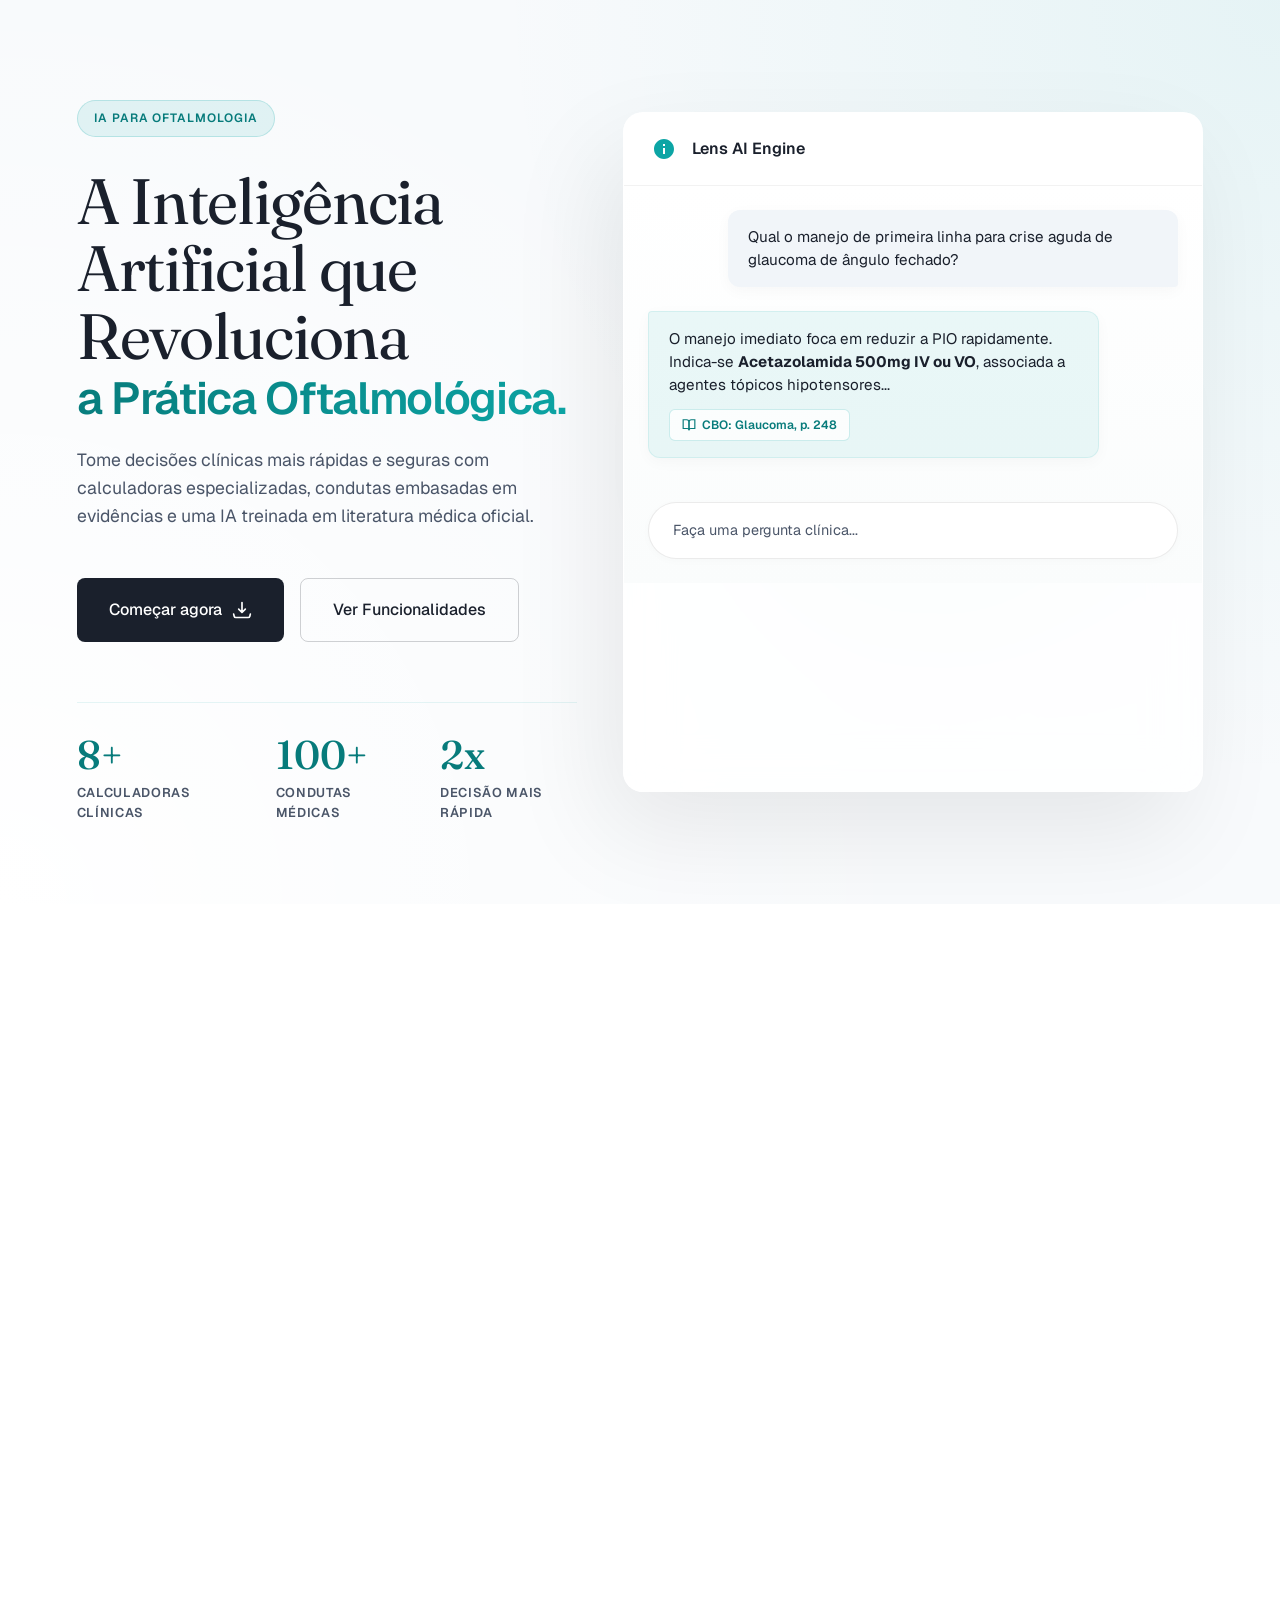
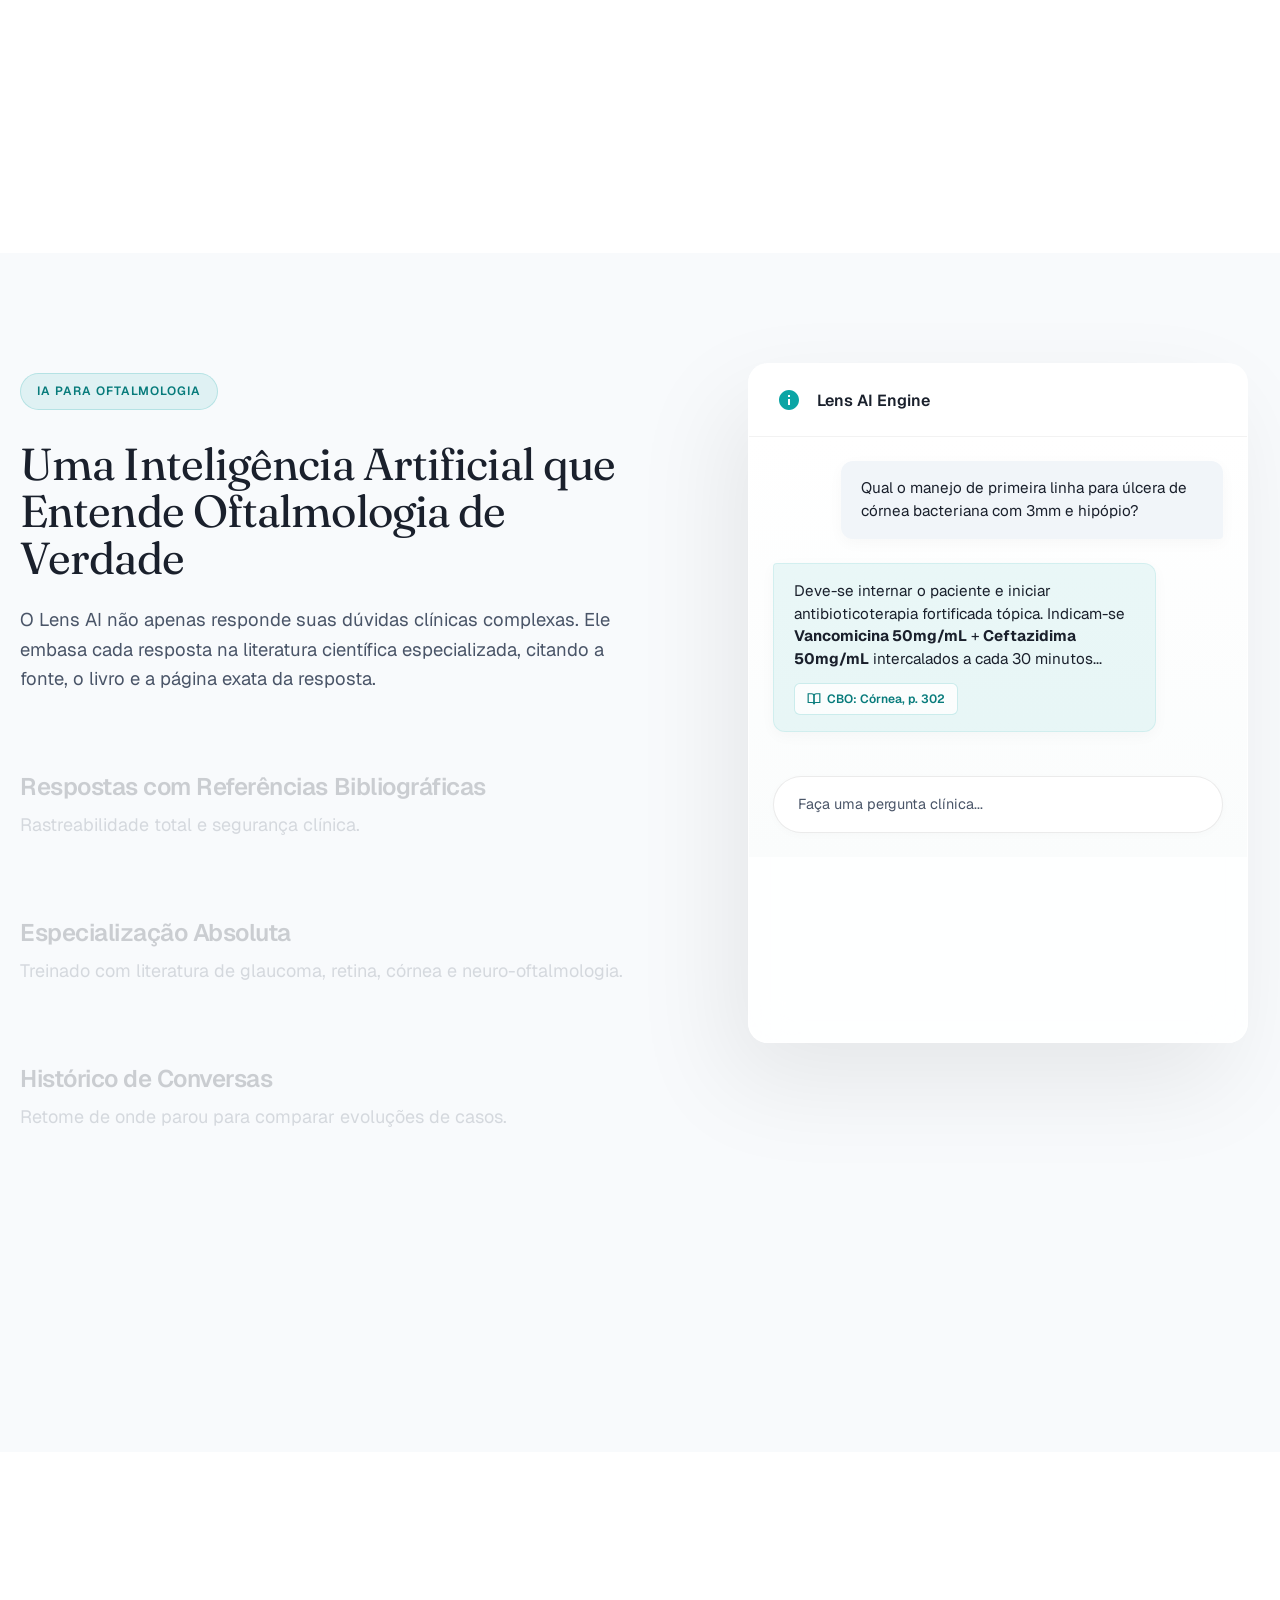
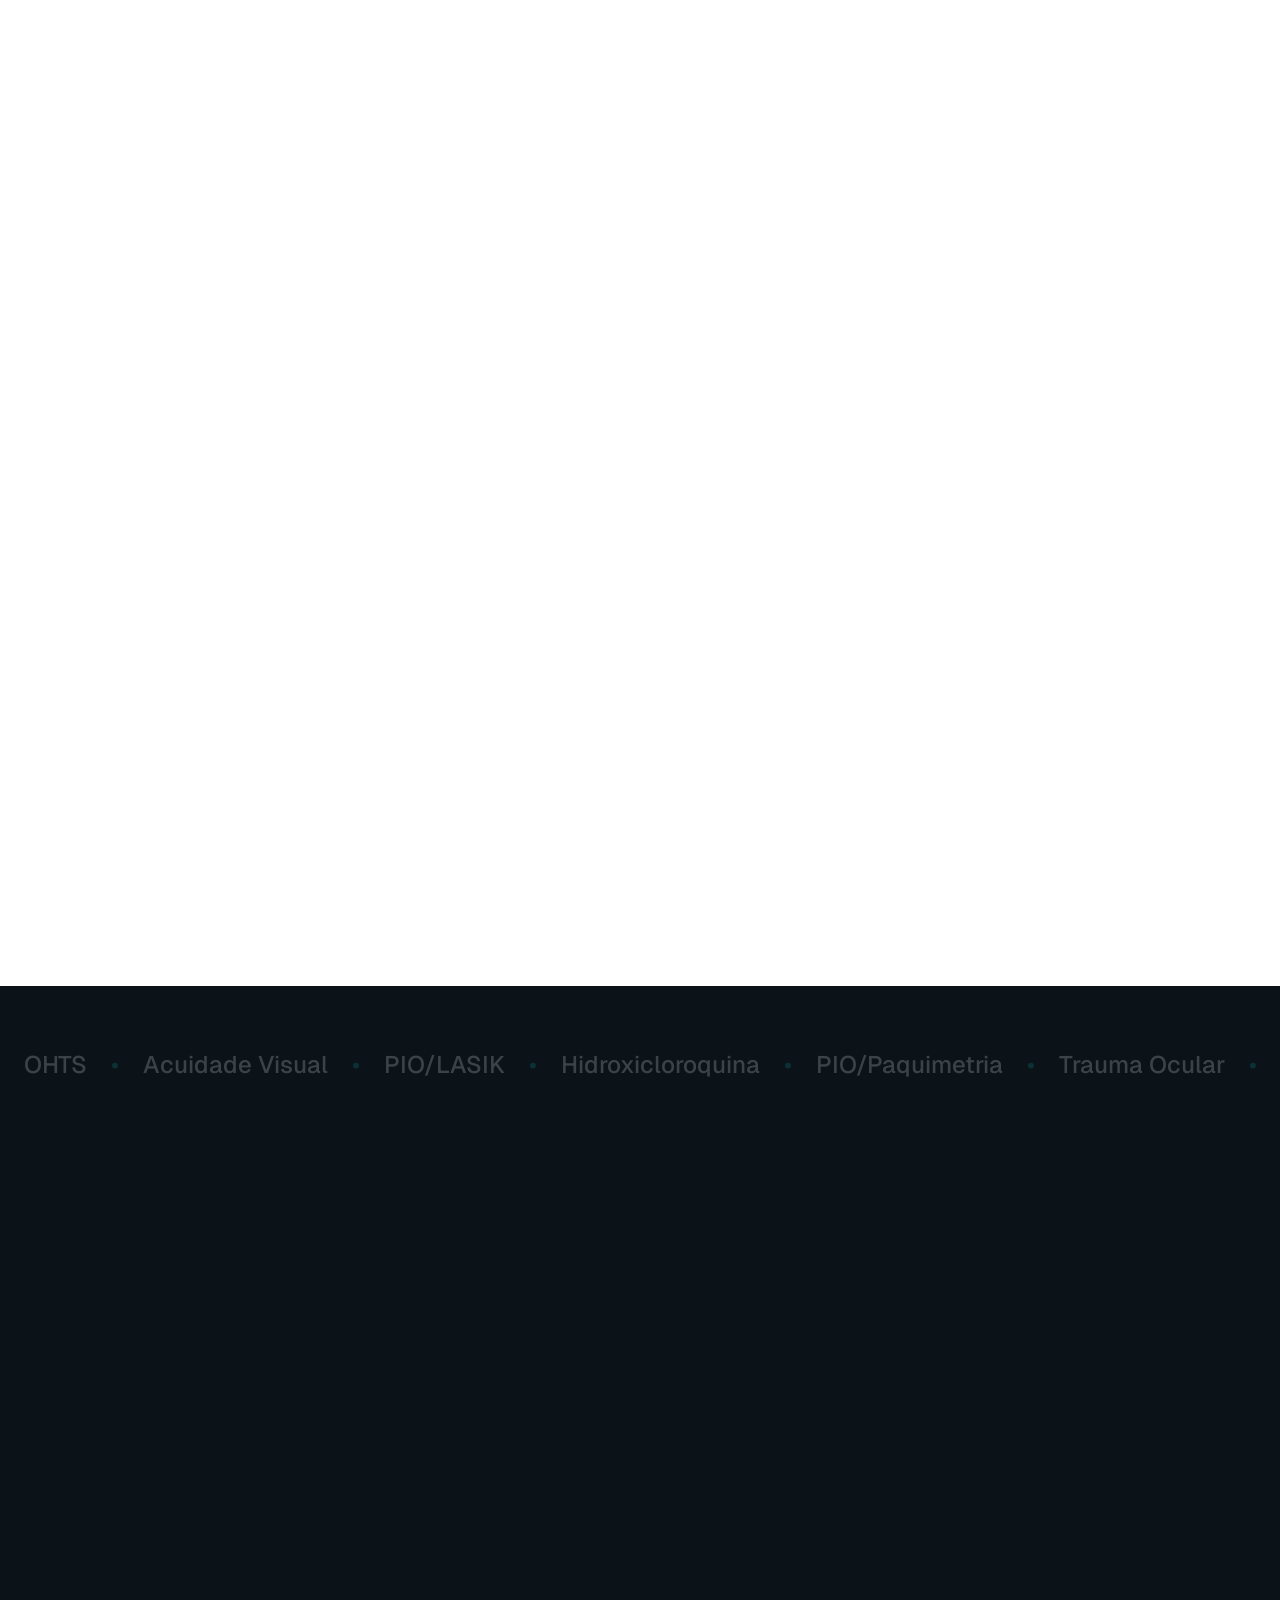
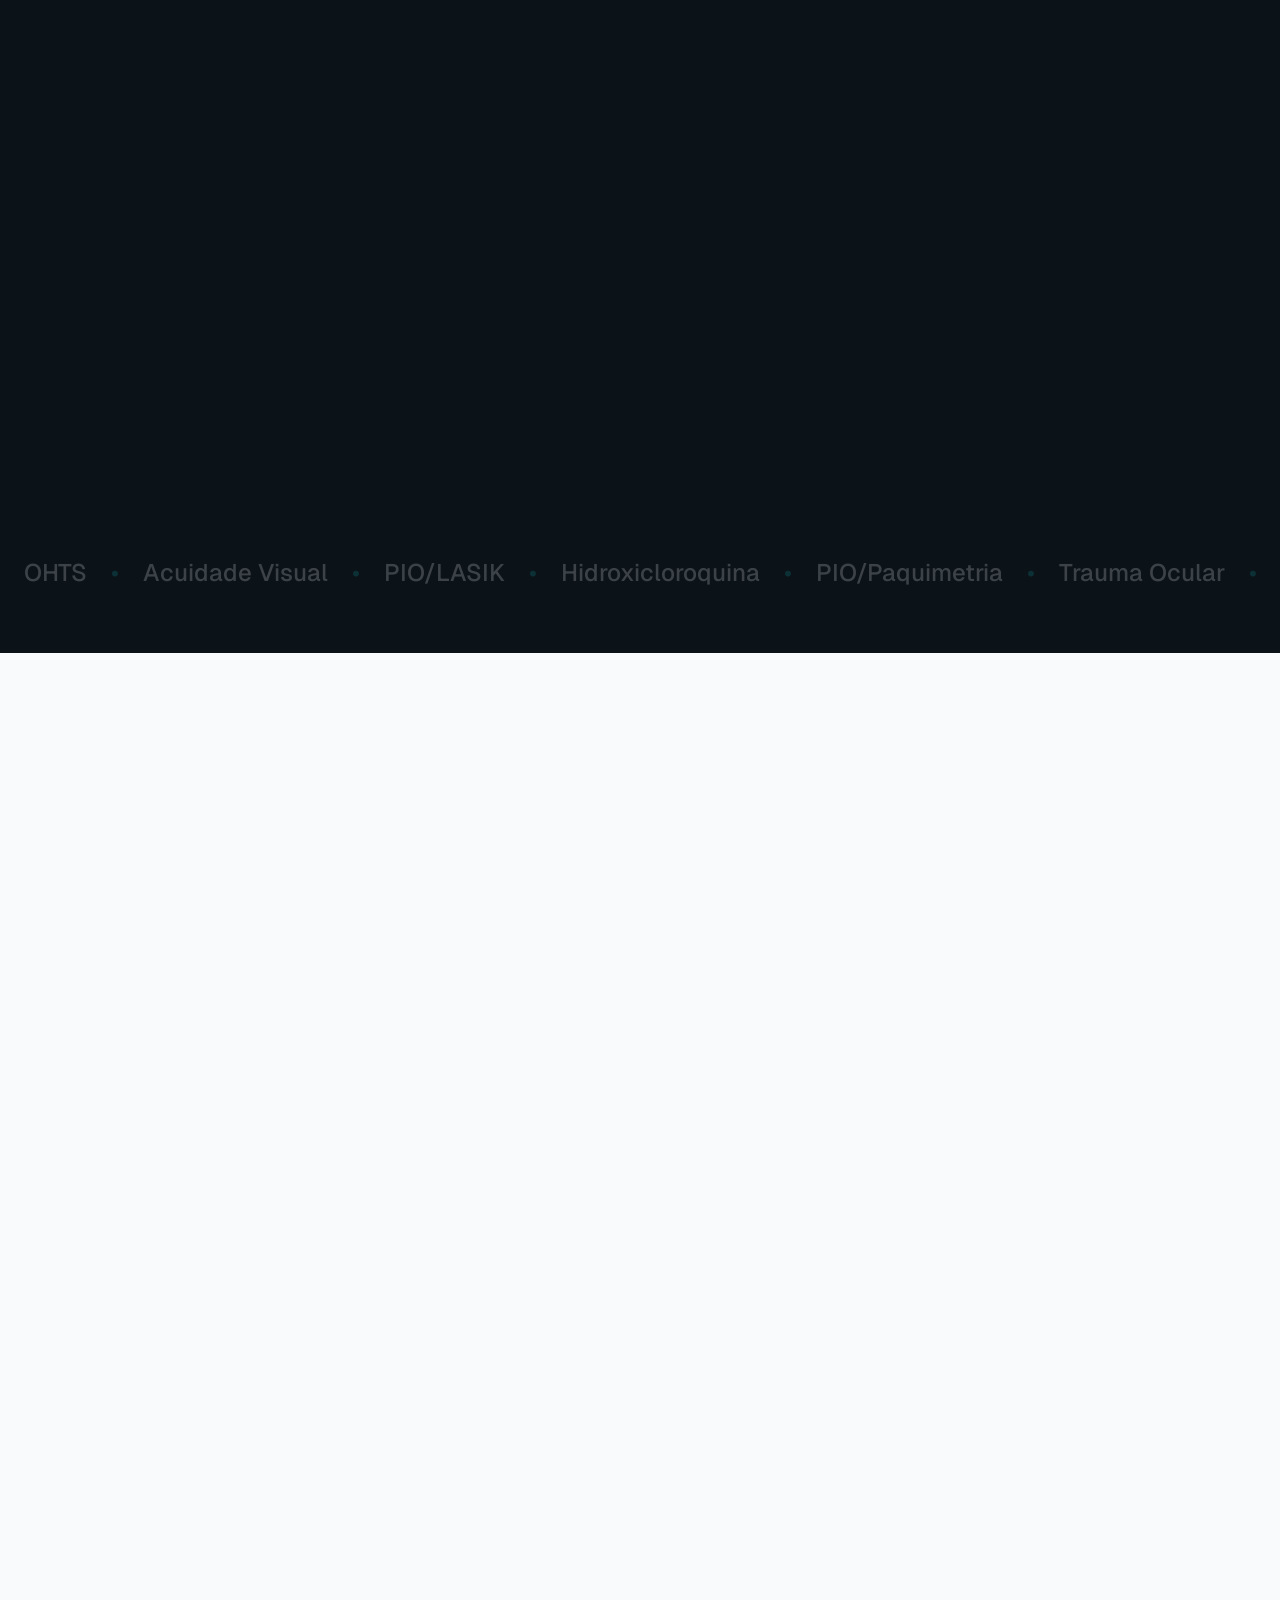
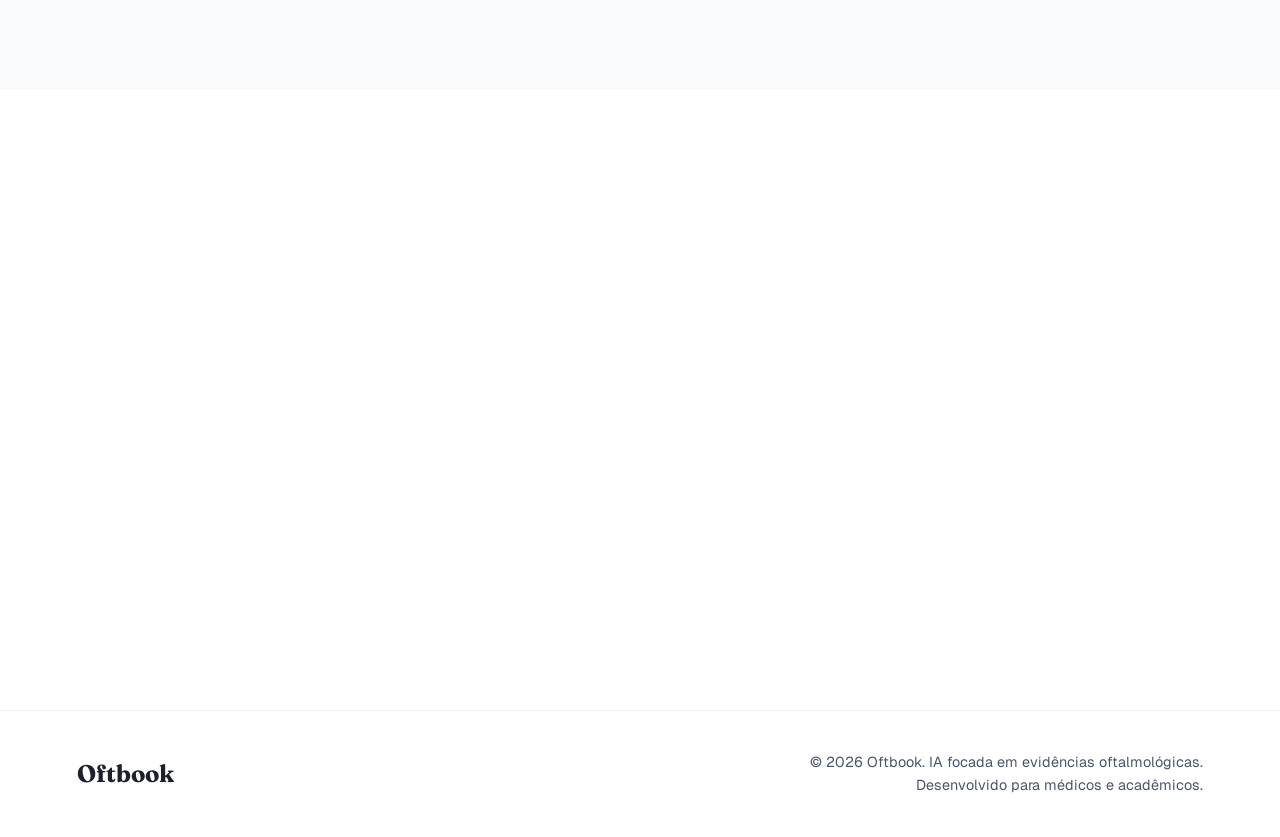
==== pagina-vendas/index.html @ 70e98ca0 "Versão inicial" ====
<!DOCTYPE html>
<html lang="pt-BR">

<head>
    <meta charset="UTF-8">
    <meta name="viewport" content="width=device-width, initial-scale=1.0">
    <title>Oftbook - A IA da Prática Clínica</title>
    <!-- Preconnect -->
    <link rel="preconnect" href="https://fonts.googleapis.com">
    <link rel="preconnect" href="https://fonts.gstatic.com" crossorigin>
    <!-- Fonts: Fraunces (Anthropic Serif) + Geist (Antigravity Tech) -->
    <link
        href="https://fonts.googleapis.com/css2?family=Fraunces:opsz,wght@9..144,400;9..144,600&family=Geist:wght@400;500;600&display=swap"
        rel="stylesheet">
    <link rel="stylesheet" href="style.css">
    <link rel="stylesheet" href="https://unpkg.com/aos@next/dist/aos.css" />
</head>

<body class="light-theme">
    <main>
        <!-- HERO (Sem animacao de entrada, aparece instantaneamente) -->
        <section class="hero split-overlap">
            <div class="hero-content">
                <div class="pill-badge">IA PARA OFTALMOLOGIA</div>

                <h1 class="hero-title">
                    <span class="editorial-text">A Inteligência Artificial que Revoluciona</span>
                    <span class="gradient-tech">a Prática Oftalmológica.</span>
                </h1>

                <p class="hero-subtitle">
                    Tome decisões clínicas mais rápidas e seguras com calculadoras especializadas, condutas embasadas em
                    evidências e uma IA treinada em literatura médica oficial.
                </p>

                <div class="hero-actions">
                    <a href="#testflight" class="btn btn-primary magnetic-btn">
                        <span>Começar agora</span>
                        <svg width="20" height="20" viewBox="0 0 24 24" fill="none" stroke="currentColor"
                            stroke-width="2" stroke-linecap="round" stroke-linejoin="round">
                            <path
                                d="M12 15V3m0 12l-4-4m4 4l4-4M2 17l.621 2.485A2 2 0 0 0 4.561 21h14.878a2 2 0 0 0 1.94-1.515L22 17">
                            </path>
                        </svg>
                    </a>
                    <a href="#funcionalidades" class="btn btn-secondary magnetic-btn">Ver Funcionalidades</a>
                </div>

                <div class="hero-metrics">
                    <div class="metric">
                        <strong>8+</strong>
                        <span>Calculadoras Clínicas</span>
                    </div>
                    <div class="metric">
                        <strong>100+</strong>
                        <span>Condutas Médicas</span>
                    </div>
                    <div class="metric">
                        <strong>2x</strong>
                        <span>Decisão Mais Rápida</span>
                    </div>
                </div>
            </div>

            <div class="hero-visual">
                <div class="mockup-container parallax-layer">
                    <div class="glow-orb"></div>
                    <div class="mockup-frame glass-panel">
                        <!-- Demonstracao do Lens AI interagindo -->
                        <div class="mockup-content">
                            <div class="app-header">
                                <div class="app-icon">
                                    <svg viewBox="0 0 24 24" fill="none" class="mock-logo">
                                        <path
                                            d="M12 2C6.48 2 2 6.48 2 12s4.48 10 10 10 10-4.48 10-10S17.52 2 12 2zm1 15h-2v-6h2v6zm0-8h-2V7h2v2z"
                                            fill="#0ca5a5" />
                                    </svg>
                                </div>
                                <span>Lens AI Engine</span>
                            </div>
                            <div class="app-chat">
                                <div class="chat-bubble user">Qual o manejo de primeira linha para crise aguda de
                                    glaucoma de ângulo fechado?</div>
                                <div class="chat-bubble ai">
                                    <p>O manejo imediato foca em reduzir a PIO rapidamente. Indica-se
                                        <strong>Acetazolamida 500mg IV ou VO</strong>, associada a agentes tópicos
                                        hipotensores...
                                    </p>
                                    <span class="citation">
                                        <svg width="14" height="14" viewBox="0 0 24 24" fill="none"
                                            stroke="currentColor" stroke-width="2">
                                            <path d="M2 3h6a4 4 0 0 1 4 4v14a3 3 0 0 0-3-3H2z" />
                                            <path d="M22 3h-6a4 4 0 0 0-4 4v14a3 3 0 0 1 3-3h7z" />
                                        </svg>
                                        CBO: Glaucoma, p. 248
                                    </span>
                                </div>
                                <div class="chat-input-mockup">
                                    <div class="input-pill">Faça uma pergunta clínica...</div>
                                </div>
                            </div>
                        </div>
                    </div>
                </div>
            </div>
        </section>

        <!-- SECAO BENEFICIOS -->
        <section class="benefits floating-cards-section">
            <div class="container">
                <div class="section-header" data-aos="fade-up" data-aos-duration="800">
                    <h2 class="section-title">Precisão e Velocidade<br>na Palma da Mão</h2>
                    <p class="section-desc">Transforme sua rotina no consultório ou plantão com ferramentas criadas por
                        e para oftalmologistas.</p>
                </div>

                <div class="benefits-grid">
                    <div class="benefit-card hover-lift" data-aos="fade-up" data-aos-delay="100">
                        <div class="card-icon">
                            <span class="icon-number">01</span>
                        </div>
                        <h3>Calculadoras Clínicas</h3>
                        <p>Apoio à decisão em tempo real com 8+ calculadoras especializadas, com faixas de referência e
                            conversões instantâneas.</p>
                    </div>

                    <div class="benefit-card hover-lift" data-aos="fade-up" data-aos-delay="200">
                        <div class="card-icon">
                            <span class="icon-number">02</span>
                        </div>
                        <h3>100+ Condutas</h3>
                        <p>Acesso rápido a protocolos atualizados para urgências e rotinas perfeitamente categorizadas
                            por especialidade.</p>
                    </div>

                    <div class="benefit-card hover-lift highlight-card" data-aos="fade-up" data-aos-delay="300">
                        <div class="card-icon">
                            <span class="icon-number">03</span>
                            <div class="mini-glow"></div>
                        </div>
                        <h3>Inteligência Lens AI</h3>
                        <p>Não apenas respostas, mas segurança clínica embasada em literatura médica oficial com
                            citações exatas.</p>
                    </div>
                </div>
            </div>
        </section>

        <!-- SECÃO LENS AI (Cinematic Scroll) -->
        <section class="lens-ai-section">
            <div class="container split-lens">
                <div class="lens-content-scroll">
                    <div class="lens-intro">
                        <div class="pill-badge">IA PARA OFTALMOLOGIA</div>
                        <h2 class="section-title">Uma Inteligência Artificial que Entende Oftalmologia de Verdade</h2>
                        <p class="section-desc">O Lens AI não apenas responde suas dúvidas clínicas complexas. Ele
                            embasa cada resposta na literatura científica especializada, citando a fonte, o livro e a
                            página exata da resposta.</p>
                    </div>

                    <div class="lens-bullets">
                        <div class="lens-bullet">
                            <h3>Respostas com Referências Bibliográficas</h3>
                            <p>Rastreabilidade total e segurança clínica.</p>
                        </div>
                        <div class="lens-bullet">
                            <h3>Especialização Absoluta</h3>
                            <p>Treinado com literatura de glaucoma, retina, córnea e neuro-oftalmologia.</p>
                        </div>
                        <div class="lens-bullet">
                            <h3>Histórico de Conversas</h3>
                            <p>Retome de onde parou para comparar evoluções de casos.</p>
                        </div>
                    </div>
                </div>

                <div class="lens-sticky-visual">
                    <div class="mockup-frame glass-panel lens-mockup">
                        <div class="mockup-content">
                            <div class="app-header">
                                <div class="app-icon">
                                    <svg viewBox="0 0 24 24" fill="none" class="mock-logo">
                                        <path
                                            d="M12 2C6.48 2 2 6.48 2 12s4.48 10 10 10 10-4.48 10-10S17.52 2 12 2zm1 15h-2v-6h2v6zm0-8h-2V7h2v2z"
                                            fill="#0ca5a5" />
                                    </svg>
                                </div>
                                <span>Lens AI Engine</span>
                            </div>
                            <div class="app-chat">
                                <div class="chat-bubble user">Qual o manejo de primeira linha para úlcera de córnea
                                    bacteriana com 3mm e hipópio?</div>
                                <div class="chat-bubble ai">
                                    <p>Deve-se internar o paciente e iniciar antibioticoterapia fortificada tópica.
                                        Indicam-se <strong>Vancomicina 50mg/mL</strong> + <strong>Ceftazidima
                                            50mg/mL</strong> intercalados a cada 30 minutos...</p>
                                    <span class="citation">
                                        <svg width="14" height="14" viewBox="0 0 24 24" fill="none"
                                            stroke="currentColor" stroke-width="2">
                                            <path d="M2 3h6a4 4 0 0 1 4 4v14a3 3 0 0 0-3-3H2z" />
                                            <path d="M22 3h-6a4 4 0 0 0-4 4v14a3 3 0 0 1 3-3h7z" />
                                        </svg>
                                        CBO: Córnea, p. 302
                                    </span>
                                </div>
                                <div class="chat-input-mockup">
                                    <div class="input-pill">Faça uma pergunta clínica...</div>
                                </div>
                            </div>
                        </div>
                    </div>
                </div>
            </div>
        </section>

        <!-- SECTION 4: FUNCIONALIDADES (Bento Box) -->
        <section class="features-bento-section" id="funcionalidades">
            <div class="container">
                <div class="section-header" data-aos="fade-up">
                    <h2 class="section-title">Tudo que Você Precisa na Prática Clínica</h2>
                    <p class="section-desc">Do diagnóstico inicial ao tratamento completo. Ferramentas essenciais para
                        médicos e estudantes de oftalmologia.</p>
                </div>

                <div class="bento-grid">
                    <!-- Vertical Tall - span 1 col, 2 rows -->
                    <div class="bento-item bento-tall" data-aos="fade-up" data-aos-delay="100">
                        <div class="bento-content">
                            <h3>Calculadoras Clínicas</h3>
                            <p>Apoio à decisão em tempo real.</p>
                        </div>
                        <div class="bento-visual">
                            <div class="bento-placeholder-img">
                                <svg width="100%" height="100%" viewBox="0 0 100 100" preserveAspectRatio="none">
                                    <rect x="20" y="20" width="80" height="120" rx="8" fill="#ffffff"
                                        stroke="rgba(12,165,165,0.2)" stroke-width="2" />
                                    <line x1="30" y1="40" x2="80" y2="40" stroke="rgba(12,165,165,0.5)" stroke-width="4"
                                        stroke-linecap="round" />
                                    <line x1="30" y1="55" x2="60" y2="55" stroke="rgba(12,165,165,0.3)" stroke-width="4"
                                        stroke-linecap="round" />
                                </svg>
                            </div>
                        </div>
                    </div>

                    <!-- Horizontal Wide - span 2 cols, 1 row -->
                    <div class="bento-item bento-wide" data-aos="fade-up" data-aos-delay="200">
                        <div class="bento-content">
                            <h3>Condutas Clínicas</h3>
                            <p>Guias práticos organizados.</p>
                        </div>
                        <div class="bento-visual bento-visual-horizontal">
                            <div class="bento-placeholder-img horizontal">
                                <svg width="100%" height="100%" viewBox="0 0 200 100" preserveAspectRatio="none">
                                    <rect x="20" y="20" width="160" height="80" rx="8" fill="#ffffff"
                                        stroke="rgba(12,165,165,0.2)" stroke-width="2" />
                                    <path d="M40 80 Q 80 40 120 70 T 180 30" fill="none" stroke="var(--accent-primary)"
                                        stroke-width="3" />
                                </svg>
                            </div>
                        </div>
                    </div>

                    <!-- Square - span 1 col, 1 row -->
                    <div class="bento-item bento-square" data-aos="fade-up" data-aos-delay="300">
                        <div class="bento-content">
                            <h3>Bulário Oftalmológico</h3>
                            <p>Busca rápida.</p>
                        </div>
                        <div class="bento-visual center-visual">
                            <svg width="60" height="60" viewBox="0 0 24 24" fill="none">
                                <path
                                    d="M10 21H6C5.46957 21 4.96086 20.7893 4.58579 20.4142C4.21071 20.0391 4 19.5304 4 19V5C4 4.46957 4.21071 3.96086 4.58579 3.58579C4.96086 3.21071 5.46957 3 6 3H16C16.5304 3 17.0391 3.21071 17.4142 3.58579C17.7893 3.96086 18 4.46957 18 5V9"
                                    stroke="var(--accent-primary)" stroke-width="2" stroke-linecap="round"
                                    stroke-linejoin="round" />
                                <path d="M14 2C14 2 14 3 16 3C18 3 18 2 18 2C18 2 18 5 16 5C14 5 14 2 14 2Z"
                                    fill="var(--accent-primary)" />
                                <rect x="8" y="7" width="4" height="2" rx="1" fill="#0ca5a5" />
                                <rect x="8" y="11" width="6" height="2" rx="1" fill="#0ca5a5" />
                            </svg>
                        </div>
                    </div>

                    <!-- Square - span 1 col, 1 row -->
                    <div class="bento-item bento-square" data-aos="fade-up" data-aos-delay="400">
                        <div class="bento-content">
                            <h3>CID-10 e CID-11</h3>
                            <p>Classificação completa.</p>
                        </div>
                        <div class="bento-visual center-visual">
                            <span
                                style="font-family: var(--font-heading); font-size: 3rem; color: var(--accent-primary);">H18.</span>
                        </div>
                    </div>

                    <!-- Horizontal Largo - span 2 cols, 1 row -->
                    <div class="bento-item bento-footer-wide" data-aos="fade-up" data-aos-delay="500">
                        <div class="bento-content">
                            <h3>Especializações</h3>
                            <p>Módulos educacionais integrados.</p>
                        </div>
                        <div class="bento-visual bento-visual-horizontal">
                            <div class="bento-placeholder-img horizontal multiline">
                                <div class="mock-line"></div>
                                <div class="mock-line"></div>
                                <div class="mock-line short"></div>
                            </div>
                        </div>
                    </div>
                </div>
            </div>
        </section>

        <!-- SECTION 5: CALCULADORAS (Spotlight Dark Mode) -->
        <section class="calculators-section dark-mode-reverse" id="calculadoras">
            <div class="marquee-container top-marquee" aria-hidden="true">
                <div class="marquee-content">
                    <div class="marquee-group">
                        <span>OHTS</span><span class="dot">•</span>
                        <span>Acuidade Visual</span><span class="dot">•</span>
                        <span>PIO/LASIK</span><span class="dot">•</span>
                        <span>Hidroxicloroquina</span><span class="dot">•</span>
                        <span>PIO/Paquimetria</span><span class="dot">•</span>
                        <span>Trauma Ocular</span><span class="dot">•</span>
                        <span>Ishihara</span><span class="dot">•</span>
                        <span>Equiascopia</span><span class="dot">•</span>
                    </div>
                    <div class="marquee-group">
                        <span>OHTS</span><span class="dot">•</span>
                        <span>Acuidade Visual</span><span class="dot">•</span>
                        <span>PIO/LASIK</span><span class="dot">•</span>
                        <span>Hidroxicloroquina</span><span class="dot">•</span>
                        <span>PIO/Paquimetria</span><span class="dot">•</span>
                        <span>Trauma Ocular</span><span class="dot">•</span>
                        <span>Ishihara</span><span class="dot">•</span>
                        <span>Equiascopia</span><span class="dot">•</span>
                    </div>
                </div>
            </div>

            <div class="container calc-spotlight" data-aos="fade-up">
                <div class="calc-header">
                    <h2 class="section-title dark-title">Cálculos Essenciais em Segundos</h2>
                    <p class="section-desc dark-desc">Nossas calculadoras exibem faixas de referência integradas.
                        Converta a Acuidade Visual automaticamente entre Snellen, Decimal e LogMAR em um piscar de
                        olhos.</p>
                </div>

                <div class="calc-mockup-wrapper">
                    <div class="glow-orb dark-orb"></div>
                    <div class="mockup-frame glass-panel tilt-card">
                        <div class="mockup-content dark-ui">
                            <div class="app-header dark-header">
                                <div class="app-icon back-btn">
                                    <svg viewBox="0 0 24 24" fill="none" width="20" height="20">
                                        <path d="M15 18l-6-6 6-6" stroke="#ffffff" stroke-width="2"
                                            stroke-linecap="round" stroke-linejoin="round" />
                                    </svg>
                                </div>
                                <span>Calculadora: Córnea / PIO</span>
                            </div>
                            <div class="calc-body">
                                <div class="input-group">
                                    <label>Paquimetria (µm)</label>
                                    <div class="input-box">520</div>
                                </div>
                                <div class="input-group">
                                    <label>PIO Medida (mmHg)</label>
                                    <div class="input-box">18</div>
                                </div>
                                <div class="result-box neon-glow">
                                    <span class="result-label">PIO Corrigida</span>
                                    <div class="result-value">20.4 <small>mmHg</small></div>
                                </div>
                            </div>
                        </div>
                    </div>
                </div>
            </div>

            <div class="marquee-container bottom-marquee" aria-hidden="true">
                <div class="marquee-content reverse">
                    <div class="marquee-group">
                        <span>OHTS</span><span class="dot">•</span>
                        <span>Acuidade Visual</span><span class="dot">•</span>
                        <span>PIO/LASIK</span><span class="dot">•</span>
                        <span>Hidroxicloroquina</span><span class="dot">•</span>
                        <span>PIO/Paquimetria</span><span class="dot">•</span>
                        <span>Trauma Ocular</span><span class="dot">•</span>
                        <span>Ishihara</span><span class="dot">•</span>
                        <span>Equiascopia</span><span class="dot">•</span>
                    </div>
                    <div class="marquee-group">
                        <span>OHTS</span><span class="dot">•</span>
                        <span>Acuidade Visual</span><span class="dot">•</span>
                        <span>PIO/LASIK</span><span class="dot">•</span>
                        <span>Hidroxicloroquina</span><span class="dot">•</span>
                        <span>PIO/Paquimetria</span><span class="dot">•</span>
                        <span>Trauma Ocular</span><span class="dot">•</span>
                        <span>Ishihara</span><span class="dot">•</span>
                        <span>Equiascopia</span><span class="dot">•</span>
                    </div>
                </div>
            </div>
        </section>

        <!-- SECTION 6: CONDUTAS E BULÁRIO (Tabs Animadas) -->
        <section class="tabs-section" id="condutas">
            <div class="container">
                <div class="section-header" data-aos="fade-up">
                    <h2 class="section-title">Segurança Para o Seu Plantão</h2>
                    <p class="section-desc">Mais de 100 condutas clínicas atualizadas para acesso rápido na urgência.
                        Bulário completo com posologias, indicações e contraindicações filtrado por categorias
                        terapêuticas.</p>
                </div>

                <div class="tabs-container" data-aos="fade-up" data-aos-delay="100">
                    <div class="tabs-switcher">
                        <div class="tab-indicator"></div>
                        <button class="tab-btn active" data-target="tab-condutas">Condutas</button>
                        <button class="tab-btn" data-target="tab-bulario">Bulário</button>
                    </div>

                    <div class="tab-content-wrapper">
                        <!-- Tab Condutas -->
                        <div class="tab-pane active" id="tab-condutas">
                            <div class="tab-preview-card">
                                <div class="preview-header">
                                    <span class="category-tag">Urgência</span>
                                    <h4>Descolamento de Retina Macula-On</h4>
                                </div>
                                <div class="preview-body">
                                    <p><strong>Apresentação:</strong> Queixas de fotopsias (flashes), moscas volantes e
                                        perda de campo visual periférico (sombra/cortina).</p>
                                    <p><strong>Conduta:</strong> Encaminhamento imediato para especialista em retina.
                                        Repouso com posicionamento da cabeça para minimizar progressão.</p>
                                    <div class="action-btn-mock">Ver Conduta Completa</div>
                                </div>
                            </div>
                        </div>

                        <!-- Tab Bulário -->
                        <div class="tab-pane" id="tab-bulario">
                            <div class="tab-preview-card">
                                <div class="preview-header">
                                    <span class="category-tag">Antibiótico Tópico</span>
                                    <h4>Moxifloxacino 0,5% (Vigamox)</h4>
                                </div>
                                <div class="preview-body">
                                    <p><strong>Indicação:</strong> Tratamento de conjuntivites bacterianas purulentas,
                                        profilaxia pré e pós-operatória.</p>
                                    <p><strong>Posologia Básica:</strong> 1 gota no olho afetado 3 vezes ao dia por 7 a
                                        10 dias.</p>
                                    <div class="action-btn-mock">Ver Bula Completa</div>
                                </div>
                            </div>
                        </div>
                    </div>
                </div>
            </div>
        </section>

        <!-- SECTION 7: CTA FINAL -->
        <section class="final-cta-section" id="testflight">
            <div class="container cta-container" data-aos="fade-up">
                <h2 class="section-title">Pronto Para Elevar Sua Prática Oftalmológica?</h2>
                <p class="section-desc">Junte-se a oftalmologistas e estudantes que já usam o Oftbook para diagnósticos
                    rápidos, seguros e baseados em evidências.</p>
                <a href="#testflight" class="btn btn-primary magnetic-btn cta-glow">
                    <span>Começar agora</span>
                </a>
            </div>
        </section>
    </main>

    <!-- SECTION 8: FOOTER -->
    <footer class="site-footer">
        <div class="container footer-content">
            <div class="footer-logo"><strong>Oftbook</strong></div>
            <div class="footer-copy">
                &copy; 2026 Oftbook. IA focada em evidências oftalmológicas.<br>
                Desenvolvido para médicos e acadêmicos.
            </div>
        </div>
    </footer>

    <script src="https://unpkg.com/aos@next/dist/aos.js" defer></script>
    <script>
        AOS.init({
            disableMutationObserver: true,
            once: true,
            offset: 100,
            duration: 800,
            easing: 'ease-out-cubic'
        });

        let parallaxScheduled = false;
        document.addEventListener('mousemove', (e) => {
            if (!parallaxScheduled) {
                requestAnimationFrame(() => {
                    const parallaxEls = document.querySelectorAll('.parallax-layer');
                    const x = (e.clientX / window.innerWidth - 0.5) * 15;
                    const y = (e.clientY / window.innerHeight - 0.5) * 15;

                    parallaxEls.forEach(el => {
                        el.style.transform = `translate(${x}px, ${y}px)`;
                    });
                    parallaxScheduled = false;
                });
                parallaxScheduled = true;
            }
        }, { passive: true });

        // Intersection Observer for Lens AI Bullets
        const observerOptions = {
            root: null,
            rootMargin: '-30% 0px -30% 0px',
            threshold: 0
        };

        const bulletObserver = new IntersectionObserver((entries) => {
            entries.forEach(entry => {
                if (entry.isIntersecting) {
                    entry.target.classList.add('active-bullet');
                } else {
                    entry.target.classList.remove('active-bullet');
                }
            });
        }, observerOptions);

        document.querySelectorAll('.lens-bullet').forEach(bullet => {
            bulletObserver.observe(bullet);
        });

        // 3D Tilt Effect for Calculator Mockup
        const tiltCard = document.querySelector('.tilt-card');
        const calcWrapper = document.querySelector('.calc-mockup-wrapper');

        if (calcWrapper && tiltCard) {
            let tiltScheduled = false;
            calcWrapper.addEventListener('mousemove', (e) => {
                if (!tiltScheduled) {
                    requestAnimationFrame(() => {
                        const rect = calcWrapper.getBoundingClientRect();
                        const x = e.clientX - rect.left;
                        const y = e.clientY - rect.top;

                        const centerX = rect.width / 2;
                        const centerY = rect.height / 2;

                        const rotateX = ((y - centerY) / centerY) * -10; // Max rotation 10deg
                        const rotateY = ((x - centerX) / centerX) * 10;

                        tiltCard.style.transform = `perspective(1000px) rotateX(${rotateX}deg) rotateY(${rotateY}deg) scale3d(1.02, 1.02, 1.02)`;
                        tiltScheduled = false;
                    });
                    tiltScheduled = true;
                }
            }, { passive: true });

            calcWrapper.addEventListener('mouseleave', () => {
                tiltCard.style.transform = `perspective(1000px) rotateX(0deg) rotateY(0deg) scale3d(1, 1, 1)`;
            });
        }

        // Interactive Tabs Logic
        const tabBtns = document.querySelectorAll('.tab-btn');
        const tabPanes = document.querySelectorAll('.tab-pane');
        const indicator = document.querySelector('.tab-indicator');

        if (tabBtns.length > 0 && indicator) {
            // Init indicator
            const activeBtn = document.querySelector('.tab-btn.active');
            indicator.style.width = `${activeBtn.offsetWidth}px`;
            indicator.style.transform = `translateX(${activeBtn.offsetLeft - 6}px)`; // -6 inner padding

            // Adjust on resize
            window.addEventListener('resize', () => {
                const actBtn = document.querySelector('.tab-btn.active');
                if (actBtn) {
                    indicator.style.width = `${actBtn.offsetWidth}px`;
                    indicator.style.transform = `translateX(${actBtn.offsetLeft - 6}px)`;
                }
            });

            tabBtns.forEach(btn => {
                btn.addEventListener('click', () => {
                    tabBtns.forEach(b => b.classList.remove('active'));
                    btn.classList.add('active');

                    indicator.style.width = `${btn.offsetWidth}px`;
                    indicator.style.transform = `translateX(${btn.offsetLeft - 6}px)`;

                    const targetId = btn.getAttribute('data-target');
                    tabPanes.forEach(pane => {
                        pane.classList.remove('active');
                        if (pane.id === targetId) {
                            pane.classList.add('active');
                        }
                    });
                });
            });
        }
    </script>
</body>

</html>
---- pagina-vendas/style.css ----
/* RESET & BASE */
* {
    margin: 0;
    padding: 0;
    box-sizing: border-box;
}

html {
    scroll-behavior: smooth;
}

:root {
    /* Backgrounds: Light & Clean (Medical Niche) */
    --bg-light: #F8FAFC;
    /* Very light gray/blue, clinically clean */
    --bg-surface: #FFFFFF;
    --bg-surface-glass: rgba(255, 255, 255, 0.7);
    --border-color: rgba(12, 165, 165, 0.1);

    /* Palette: Medical Teal / Deep Charcoal for text */
    --accent-primary: #0ca5a5;
    --accent-light: #5CE1E6;
    --accent-dark: #077B7B;

    --text-primary: #1A202C;
    /* Deep readable charcoal instead of ivory */
    --text-muted: #4A5568;

    --font-heading: 'Fraunces', serif;
    --font-body: 'Geist', 'Inter', sans-serif;
}

body {
    background-color: var(--bg-light);
    color: var(--text-primary);
    font-family: var(--font-body);
    line-height: 1.6;
    overflow-x: hidden;
    -webkit-font-smoothing: antialiased;
}

/* TYPOGRAPHY */
h1,
h2,
h3,
h4 {
    font-family: var(--font-heading);
    font-weight: 400;
    line-height: 1.05;
    letter-spacing: -0.02em;
}

/* HERO: Split Assimetrico (45/55) + Overlap */
.hero.split-overlap {
    display: grid;
    grid-template-columns: 48% 52%;
    min-height: 100vh;
    padding: 0 6%;
    position: relative;
    overflow: hidden;
    background: radial-gradient(circle at top right, rgba(12, 165, 165, 0.08), transparent 50%),
        radial-gradient(circle at bottom left, #ffffff, transparent 60%);
}

.hero-content {
    display: flex;
    flex-direction: column;
    justify-content: center;
    padding-top: 100px;
    padding-bottom: 80px;
    padding-right: 40px;
    z-index: 2;
}

.pill-badge {
    display: inline-flex;
    align-self: flex-start;
    font-size: 0.75rem;
    font-weight: 600;
    letter-spacing: 0.08em;
    text-transform: uppercase;
    padding: 8px 16px;
    border-radius: 100px;
    background: rgba(12, 165, 165, 0.1);
    border: 1px solid rgba(12, 165, 165, 0.2);
    color: var(--accent-dark);
    margin-bottom: 30px;
}

.hero-title {
    font-size: clamp(2.5rem, 5vw, 4.2rem);
    margin-bottom: 24px;
    display: flex;
    flex-direction: column;
    gap: 6px;
}

.editorial-text {
    font-weight: 400;
    /* slightly heavier for light mode */
}

.gradient-tech {
    background: linear-gradient(135deg, var(--accent-dark) 0%, var(--accent-primary) 100%);
    -webkit-background-clip: text;
    -webkit-text-fill-color: transparent;
    font-weight: 600;
    font-family: var(--font-body);
    font-size: clamp(2rem, 3.5vw, 3rem);
    letter-spacing: -0.03em;
}

.hero-subtitle {
    font-size: clamp(1.1rem, 1.2vw, 1.25rem);
    color: var(--text-muted);
    max-width: 520px;
    margin-bottom: 48px;
    font-weight: 400;
    font-family: var(--font-body);
}

/* Actions */
.hero-actions {
    display: flex;
    gap: 16px;
    margin-bottom: 60px;
}

.btn {
    display: inline-flex;
    align-items: center;
    justify-content: center;
    padding: 18px 32px;
    border-radius: 8px;
    text-decoration: none;
    font-weight: 500;
    font-size: 1rem;
    transition: all 0.3s cubic-bezier(0.165, 0.84, 0.44, 1);
    cursor: pointer;
    gap: 10px;
}

.btn-primary {
    background: var(--text-primary);
    color: #ffffff;
}

.btn-primary:hover {
    background: var(--accent-dark);
    transform: translateY(-2px);
    box-shadow: 0 10px 30px rgba(12, 165, 165, 0.2);
}

.btn-secondary {
    background: transparent;
    color: var(--text-primary);
    border: 1px solid rgba(26, 32, 44, 0.2);
}

.btn-secondary:hover {
    background: white;
    border-color: rgba(26, 32, 44, 0.1);
    box-shadow: 0 5px 15px rgba(0, 0, 0, 0.05);
}

/* Metrics Dashboard */
.hero-metrics {
    display: flex;
    gap: 40px;
    border-top: 1px solid var(--border-color);
    padding-top: 32px;
}

.metric {
    display: flex;
    flex-direction: column;
}

.metric strong {
    font-family: var(--font-heading);
    font-size: 2.5rem;
    color: var(--accent-dark);
    font-weight: 500;
    line-height: 1;
}

.metric span {
    font-size: 0.8rem;
    color: var(--text-muted);
    text-transform: uppercase;
    letter-spacing: 0.05em;
    margin-top: 8px;
    font-weight: 600;
}

/* HERO VISUAL (Right Column) */
.hero-visual {
    position: relative;
    display: flex;
    align-items: center;
    justify-content: flex-end;
    /* Push to the right to bleed/overlap edge */
}

.glow-orb {
    position: absolute;
    width: 600px;
    height: 600px;
    background: radial-gradient(circle, rgba(12, 165, 165, 0.12) 0%, transparent 60%);
    top: 50%;
    left: 50%;
    transform: translate(-50%, -50%);
    border-radius: 50%;
    z-index: 0;
    filter: blur(50px);
}

.mockup-container {
    position: relative;
    width: 100%;
    max-width: 580px;
    z-index: 1;
    transform-origin: center right;
}

.mockup-frame.glass-panel {
    background: rgba(255, 255, 255, 0.85);
    backdrop-filter: blur(24px);
    -webkit-backdrop-filter: blur(24px);
    border: 1px solid rgba(255, 255, 255, 0.8);
    box-shadow: -20px 40px 100px rgba(0, 0, 0, 0.08), inset 0 1px 0 rgba(255, 255, 255, 1);
    border-radius: 20px;
    overflow: hidden;
    height: 680px;
    /* Tall to simulate an interface */
    display: flex;
    flex-direction: column;
}

.app-header {
    padding: 20px 24px;
    border-bottom: 1px solid rgba(0, 0, 0, 0.05);
    display: flex;
    align-items: center;
    gap: 12px;
    font-weight: 600;
    color: var(--text-primary);
    background: rgba(255, 255, 255, 0.9);
}

.app-icon {
    width: 32px;
    height: 32px;
    display: flex;
    align-items: center;
    justify-content: center;
}

.mock-logo {
    width: 24px;
    height: 24px;
}

.app-chat {
    padding: 24px;
    display: flex;
    flex-direction: column;
    gap: 24px;
    flex: 1;
    background: linear-gradient(to bottom, #ffffff 0%, #FAFCFC 100%);
}

.chat-bubble {
    padding: 16px 20px;
    border-radius: 12px;
    font-size: 0.95rem;
    max-width: 85%;
    line-height: 1.5;
    position: relative;
    box-shadow: 0 4px 15px rgba(0, 0, 0, 0.03);
}

.chat-bubble.user {
    background: #F1F5F9;
    color: var(--text-primary);
    align-self: flex-end;
    border-bottom-right-radius: 4px;
}

.chat-bubble.ai {
    background: rgba(12, 165, 165, 0.08);
    border: 1px solid rgba(12, 165, 165, 0.1);
    color: var(--text-primary);
    align-self: flex-start;
    border-top-left-radius: 4px;
}

.citation {
    display: inline-flex;
    align-items: center;
    gap: 6px;
    font-size: 0.75rem;
    font-weight: 600;
    color: var(--accent-dark);
    background: rgba(255, 255, 255, 0.8);
    padding: 6px 12px;
    border-radius: 6px;
    margin-top: 12px;
    border: 1px solid rgba(12, 165, 165, 0.2);
}

.chat-input-mockup {
    margin-top: auto;
    padding-top: 20px;
}

.input-pill {
    background: #ffffff;
    border: 1px solid rgba(0, 0, 0, 0.08);
    box-shadow: 0 2px 10px rgba(0, 0, 0, 0.02);
    border-radius: 100px;
    padding: 16px 24px;
    color: var(--text-muted);
    font-size: 0.9rem;
    display: flex;
    align-items: center;
}

/* SECTION: BENEFITS */
.benefits {
    padding: 180px 6%;
    position: relative;
    background: #ffffff;
}

.container {
    max-width: 1240px;
    margin: 0 auto;
}

.section-header {
    text-align: center;
    max-width: 700px;
    margin: 0 auto 80px;
}

.section-title {
    font-size: clamp(2.5rem, 4vw, 3.5rem);
    margin-bottom: 24px;
    color: var(--text-primary);
}

.section-desc {
    font-size: 1.15rem;
    color: var(--text-muted);
    font-weight: 400;
}

.benefits-grid {
    display: grid;
    grid-template-columns: repeat(3, 1fr);
    gap: 32px;
}

.benefit-card {
    background: #F8FAFC;
    border: 1px solid rgba(0, 0, 0, 0.04);
    border-radius: 20px;
    padding: 48px 40px;
    transition: all 0.4s cubic-bezier(0.165, 0.84, 0.44, 1);
    position: relative;
    overflow: hidden;
}

.benefit-card::before {
    content: '';
    position: absolute;
    top: 0;
    left: 0;
    right: 0;
    height: 2px;
    background: linear-gradient(90deg, transparent, var(--accent-primary), transparent);
    opacity: 0;
    transition: opacity 0.4s ease;
}

.benefit-card:hover {
    transform: translateY(-8px);
    background: #ffffff;
    border-color: rgba(12, 165, 165, 0.1);
    box-shadow: 0 20px 40px rgba(0, 0, 0, 0.06);
}

.benefit-card:hover::before {
    opacity: 1;
}

.highlight-card {
    background: linear-gradient(180deg, #ffffff 0%, rgba(12, 165, 165, 0.03) 100%);
    border-color: rgba(12, 165, 165, 0.15);
    box-shadow: 0 10px 30px rgba(12, 165, 165, 0.05);
}

.card-icon {
    font-family: var(--font-heading);
    font-size: 3rem;
    color: var(--accent-primary);
    margin-bottom: 32px;
    display: block;
    line-height: 1;
    position: relative;
    font-weight: 500;
}

.mini-glow {
    position: absolute;
    top: 50%;
    left: -5px;
    width: 60px;
    height: 60px;
    background: var(--accent-light);
    filter: blur(20px);
    opacity: 0.3;
    border-radius: 50%;
    transform: translateY(-50%);
    z-index: 0;
}

.icon-number {
    position: relative;
    z-index: 1;
}

.benefit-card h3 {
    font-family: var(--font-body);
    font-weight: 600;
    font-size: 1.35rem;
    color: var(--text-primary);
    margin-bottom: 16px;
    letter-spacing: -0.01em;
}

.benefit-card p {
    color: var(--text-muted);
    font-size: 1rem;
    line-height: 1.6;
}

/* SECTION: LENS AI */
.lens-ai-section {
    padding: 120px 0 240px 0;
    background: var(--bg-light);
}

.split-lens {
    display: grid;
    grid-template-columns: 50% 50%;
    max-width: 1240px;
    margin: 0 auto;
    gap: 48px;
}

.lens-content-scroll {
    display: flex;
    flex-direction: column;
}

.lens-intro {
    margin-bottom: 80px;
}

.lens-intro .section-title {
    text-align: left;
    margin-bottom: 24px;
    font-size: clamp(2rem, 3.5vw, 3.5rem);
}

.lens-intro .section-desc {
    text-align: left;
}

.lens-bullets {
    display: flex;
    flex-direction: column;
}

.lens-bullet {
    padding-bottom: 80px;
    opacity: 0.2;
    transition: opacity 0.6s ease-out;
}

.lens-bullet.active-bullet {
    opacity: 1;
}

.lens-bullet h3 {
    font-family: var(--font-body);
    font-weight: 600;
    font-size: 1.5rem;
    color: var(--text-primary);
    margin-bottom: 12px;
}

.lens-bullet p {
    font-size: 1.125rem;
    color: var(--text-muted);
}

.lens-sticky-visual {
    position: sticky;
    top: 120px;
    height: calc(100vh - 240px);
    display: flex;
    align-items: center;
    justify-content: center;
}

.lens-mockup {
    width: 100%;
    max-width: 500px;
    height: 600px;
    border-color: rgba(12, 165, 165, 0.2);
}

/* SECTION: FEATURES BENTO */
.features-bento-section {
    padding: 140px 6%;
    background: var(--bg-surface);
}

.bento-grid {
    display: grid;
    grid-template-columns: repeat(4, 1fr);
    grid-auto-rows: 280px;
    gap: 24px;
}

.bento-item {
    background: #FFFFFF;
    border-radius: 24px;
    border: 1px solid rgba(0, 0, 0, 0.04);
    box-shadow: 0 10px 30px rgba(0, 0, 0, 0.02);
    display: flex;
    flex-direction: column;
    overflow: hidden;
    position: relative;
    transition: transform 0.45s cubic-bezier(0.165, 0.84, 0.44, 1), box-shadow 0.45s ease;
}

.bento-content {
    padding: 32px 32px 0 32px;
    position: relative;
    z-index: 2;
}

.bento-content h3 {
    font-family: var(--font-body);
    font-size: 1.25rem;
    font-weight: 500;
    color: var(--text-primary);
    margin-bottom: 8px;
}

.bento-content p {
    font-size: 0.95rem;
    color: var(--text-muted);
}

.bento-visual {
    flex: 1;
    position: relative;
    width: 100%;
    z-index: 1;
    display: flex;
    justify-content: flex-end;
    align-items: flex-end;
}

.bento-visual.center-visual {
    justify-content: center;
    align-items: center;
    padding-bottom: 30px;
}

.bento-placeholder-img {
    width: 85%;
    height: 85%;
    background: linear-gradient(135deg, rgba(12, 165, 165, 0.05), rgba(12, 165, 165, 0.15));
    border-top-left-radius: 24px;
    transition: transform 0.45s cubic-bezier(0.165, 0.84, 0.44, 1);
    position: relative;
    overflow: hidden;
}

.bento-placeholder-img.horizontal {
    width: 95%;
    border-top-left-radius: 24px;
    border-top-right-radius: 24px;
}

.bento-placeholder-img.multiline {
    display: flex;
    flex-direction: column;
    padding: 30px;
    gap: 15px;
    align-items: flex-start;
}

.mock-line {
    width: 100%;
    height: 12px;
    background: rgba(255, 255, 255, 0.6);
    border-radius: 6px;
}

.mock-line.short {
    width: 60%;
}

.bento-visual-horizontal {
    justify-content: center;
}

.bento-item:hover {
    transform: translateY(-5px);
    box-shadow: 0 20px 40px rgba(0, 0, 0, 0.06);
}

.bento-item:hover .bento-placeholder-img,
.bento-item:hover svg,
.bento-item:hover span {
    transform: scale(1.05);
}

.bento-item svg,
.bento-item span {
    transition: transform 0.45s cubic-bezier(0.165, 0.84, 0.44, 1);
}

.bento-tall {
    grid-column: span 1;
    grid-row: span 2;
}

.bento-wide {
    grid-column: span 2;
    grid-row: span 1;
}

.bento-square {
    grid-column: span 1;
    grid-row: span 1;
}

.bento-footer-wide {
    grid-column: span 2;
    grid-row: span 1;
}

/* SECTION: CALCULADORAS (Dark Reverso Spotlight) */
.calculators-section {
    position: relative;
    background: #0B1319;
    min-height: 85vh;
    padding: 140px 0;
    display: flex;
    flex-direction: column;
    justify-content: center;
    overflow: hidden;
    color: #ffffff;
}

.calc-spotlight {
    position: relative;
    z-index: 2;
    max-width: 900px;
    margin: 0 auto;
    text-align: center;
    padding: 0 6%;
}

.dark-title {
    font-size: clamp(2.5rem, 5vw, 4rem);
    color: #ffffff;
    margin-bottom: 24px;
}

.dark-desc {
    font-size: 1.15rem;
    color: #94A3B8;
    max-width: 600px;
    margin: 0 auto 60px auto;
}

.calc-mockup-wrapper {
    position: relative;
    display: flex;
    justify-content: center;
    perspective: 1000px;
}

.dark-orb {
    background: radial-gradient(circle, rgba(12, 165, 165, 0.15) 0%, transparent 60%);
    width: 800px;
    height: 800px;
}

.tilt-card {
    width: 100%;
    max-width: 420px;
    height: auto;
    background: rgba(255, 255, 255, 0.03);
    border: 1px solid rgba(255, 255, 255, 0.1);
    box-shadow: 0 30px 60px rgba(0, 0, 0, 0.5);
    transform-style: preserve-3d;
    transition: transform 0.2s ease-out;
    padding-bottom: 0;
}

/* Inside Mockup UI */
.dark-ui {
    background: linear-gradient(to bottom, #111827 0%, #0B1319 100%);
    color: #fff;
    border-radius: inherit;
    flex: 1;
}

.dark-header {
    background: rgba(255, 255, 255, 0.05);
    border-bottom: 1px solid rgba(255, 255, 255, 0.05);
    color: #fff;
    justify-content: center;
    position: relative;
}

.back-btn {
    position: absolute;
    left: 20px;
    cursor: pointer;
}

.calc-body {
    padding: 32px 24px 40px 24px;
    display: flex;
    flex-direction: column;
    gap: 20px;
}

.input-group label {
    display: block;
    text-align: left;
    font-size: 0.9rem;
    color: #94A3B8;
    margin-bottom: 8px;
    font-weight: 500;
}

.input-box {
    background: rgba(0, 0, 0, 0.3);
    border: 1px solid rgba(255, 255, 255, 0.1);
    border-radius: 12px;
    padding: 16px;
    font-size: 1.25rem;
    text-align: left;
    color: #ffffff;
    font-family: var(--font-body);
}

.result-box.neon-glow {
    margin-top: 16px;
    background: rgba(12, 165, 165, 0.1);
    border: 1px solid rgba(12, 165, 165, 0.3);
    border-radius: 16px;
    padding: 32px 24px;
    box-shadow: 0 0 30px rgba(12, 165, 165, 0.15), inset 0 0 15px rgba(12, 165, 165, 0.05);
    display: flex;
    flex-direction: column;
    align-items: center;
}

.result-label {
    font-size: 0.85rem;
    color: var(--accent-light);
    text-transform: uppercase;
    letter-spacing: 0.08em;
    margin-bottom: 12px;
    font-weight: 600;
}

.result-value {
    font-size: 3.5rem;
    font-family: var(--font-heading);
    color: #ffffff;
    line-height: 1;
    display: flex;
    align-items: baseline;
    gap: 8px;
}

.result-value small {
    font-size: 1.2rem;
    font-family: var(--font-body);
    color: #5CE1E6;
    font-weight: 400;
}

/* Marquee */
.marquee-container {
    position: absolute;
    width: 100vw;
    left: 0;
    overflow: hidden;
    white-space: nowrap;
    z-index: 1;
    pointer-events: none;
    opacity: 0.2;
}

.top-marquee {
    top: 60px;
}

.bottom-marquee {
    bottom: 60px;
}

.marquee-content {
    display: flex;
    width: max-content;
    animation: marquee-scroll 45s linear infinite;
    font-family: var(--font-body);
    font-size: 1.5rem;
    font-weight: 500;
    color: #ffffff;
}

.marquee-content.reverse {
    animation: marquee-scroll-reverse 45s linear infinite;
}

.marquee-group {
    display: flex;
    align-items: center;
    padding: 0;
}

.marquee-group span {
    padding: 0 24px;
}

.marquee-group .dot {
    color: var(--accent-primary);
    padding: 0;
}

@keyframes marquee-scroll {
    0% {
        transform: translateX(0);
    }

    100% {
        transform: translateX(-50%);
    }
}

@keyframes marquee-scroll-reverse {
    0% {
        transform: translateX(-50%);
    }

    100% {
        transform: translateX(0);
    }
}

/* SECTION: CONDUTAS E BULÁRIO (Tabs Animadas) */
.tabs-section {
    padding: 140px 6%;
    background: var(--bg-light);
}

.tabs-container {
    max-width: 800px;
    margin: 0 auto;
    display: flex;
    flex-direction: column;
    align-items: center;
}

.tabs-switcher {
    position: relative;
    display: inline-flex;
    background: rgba(0, 0, 0, 0.04);
    border-radius: 100px;
    padding: 6px;
    margin-bottom: 48px;
}

.tab-indicator {
    position: absolute;
    top: 6px;
    left: 6px;
    height: calc(100% - 12px);
    background: #ffffff;
    border-radius: 100px;
    box-shadow: 0 4px 12px rgba(0, 0, 0, 0.05);
    transition: transform 0.4s cubic-bezier(0.165, 0.84, 0.44, 1), width 0.4s cubic-bezier(0.165, 0.84, 0.44, 1);
    z-index: 1;
}

.tab-btn {
    position: relative;
    z-index: 2;
    background: transparent;
    border: none;
    font-family: var(--font-body);
    font-weight: 600;
    font-size: 1.1rem;
    color: var(--text-muted);
    padding: 14px 40px;
    cursor: pointer;
    transition: color 0.3s ease;
}

.tab-btn.active {
    color: var(--text-primary);
}

.tab-content-wrapper {
    width: 100%;
    position: relative;
    min-height: 400px;
}

.tab-pane {
    position: absolute;
    top: 0;
    left: 0;
    width: 100%;
    opacity: 0;
    visibility: hidden;
    transform: translateY(10px);
    transition: opacity 0.4s ease, transform 0.4s ease, visibility 0.4s ease;
}

.tab-pane.active {
    opacity: 1;
    visibility: visible;
    transform: translateY(0);
}

.tab-preview-card {
    background: #ffffff;
    border-radius: 24px;
    padding: 48px;
    box-shadow: 0 30px 60px rgba(0, 0, 0, 0.05);
    border: 1px solid rgba(0, 0, 0, 0.03);
    text-align: left;
}

.preview-header {
    margin-bottom: 32px;
    border-bottom: 1px solid rgba(0, 0, 0, 0.06);
    padding-bottom: 24px;
}

.category-tag {
    display: inline-block;
    padding: 6px 12px;
    background: rgba(12, 165, 165, 0.1);
    color: var(--accent-dark);
    font-size: 0.8rem;
    font-weight: 600;
    text-transform: uppercase;
    letter-spacing: 0.05em;
    border-radius: 6px;
    margin-bottom: 16px;
}

.preview-header h4 {
    font-size: 1.75rem;
    color: var(--text-primary);
}

.preview-body p {
    font-size: 1.1rem;
    color: var(--text-muted);
    margin-bottom: 16px;
}

.preview-body p strong {
    color: var(--text-primary);
    font-weight: 600;
}

.action-btn-mock {
    display: inline-flex;
    align-items: center;
    justify-content: center;
    padding: 14px 24px;
    background: transparent;
    border: 1px solid rgba(12, 165, 165, 0.3);
    color: var(--accent-dark);
    font-weight: 600;
    border-radius: 8px;
    margin-top: 16px;
    cursor: pointer;
    transition: all 0.3s ease;
}

.action-btn-mock:hover {
    background: rgba(12, 165, 165, 0.05);
    border-color: var(--accent-primary);
}

/* SECTION: CTA FINAL */
.final-cta-section {
    padding: 160px 6%;
    background: #ffffff;
    text-align: center;
}

.cta-container {
    max-width: 600px;
    margin: 0 auto;
}

.cta-container .section-title {
    font-size: clamp(2.5rem, 4vw, 3.5rem);
    margin-bottom: 24px;
}

.cta-container .section-desc {
    margin-bottom: 48px;
    font-size: 1.15rem;
}

.cta-glow {
    box-shadow: 0 10px 40px rgba(12, 165, 165, 0.4);
}

/* SECTION: FOOTER */
.site-footer {
    padding: 40px 6%;
    background: #ffffff;
    border-top: 1px solid rgba(0, 0, 0, 0.05);
}

.footer-content {
    display: flex;
    justify-content: space-between;
    align-items: center;
    max-width: 1240px;
    margin: 0 auto;
}

.footer-logo {
    font-family: var(--font-heading);
    font-size: 1.5rem;
    color: var(--text-primary);
}

.footer-copy {
    color: var(--text-muted);
    font-size: 0.9rem;
    text-align: right;
    line-height: 1.6;
}

/* RESPONSIVE */
@media (max-width: 1100px) {
    .benefits-grid {
        grid-template-columns: 1fr 1fr;
    }

    .bento-grid {
        grid-template-columns: repeat(2, 1fr);
        grid-auto-rows: minmax(250px, auto);
    }

    .bento-tall,
    .bento-wide,
    .bento-square,
    .bento-footer-wide {
        grid-column: span 1;
        grid-row: span 1;
    }

    .bento-wide,
    .bento-footer-wide {
        grid-column: span 2;
    }
}

@media (max-width: 991px) {
    .hero.split-overlap {
        grid-template-columns: 1fr;
        padding-top: 100px;
        text-align: center;
    }

    .pill-badge {
        align-self: center;
    }

    .hero-content {
        padding-bottom: 60px;
        padding-right: 0;
        align-items: center;
    }

    .hero-subtitle {
        margin: 0 auto 48px auto;
    }

    .hero-actions {
        justify-content: center;
    }

    .hero-metrics {
        justify-content: center;
    }

    .hero-visual {
        justify-content: center;
        margin-bottom: 60px;
    }

    .split-lens {
        grid-template-columns: 1fr;
    }

    .lens-sticky-visual {
        position: relative;
        top: 0;
        height: auto;
        margin-top: 40px;
    }

    .lens-bullet {
        padding-bottom: 40px;
    }
}

@media (max-width: 768px) {
    .benefits-grid {
        grid-template-columns: 1fr;
    }

    .hero-actions {
        flex-direction: column;
        width: 100%;
        max-width: 300px;
    }

    .bento-grid {
        grid-template-columns: 1fr;
    }

    .bento-wide,
    .bento-footer-wide {
        grid-column: span 1;
    }

    .footer-content {
        flex-direction: column;
        gap: 24px;
        text-align: center;
    }

    .footer-copy {
        text-align: center;
    }

    .tab-preview-card {
        padding: 32px 24px;
    }
}
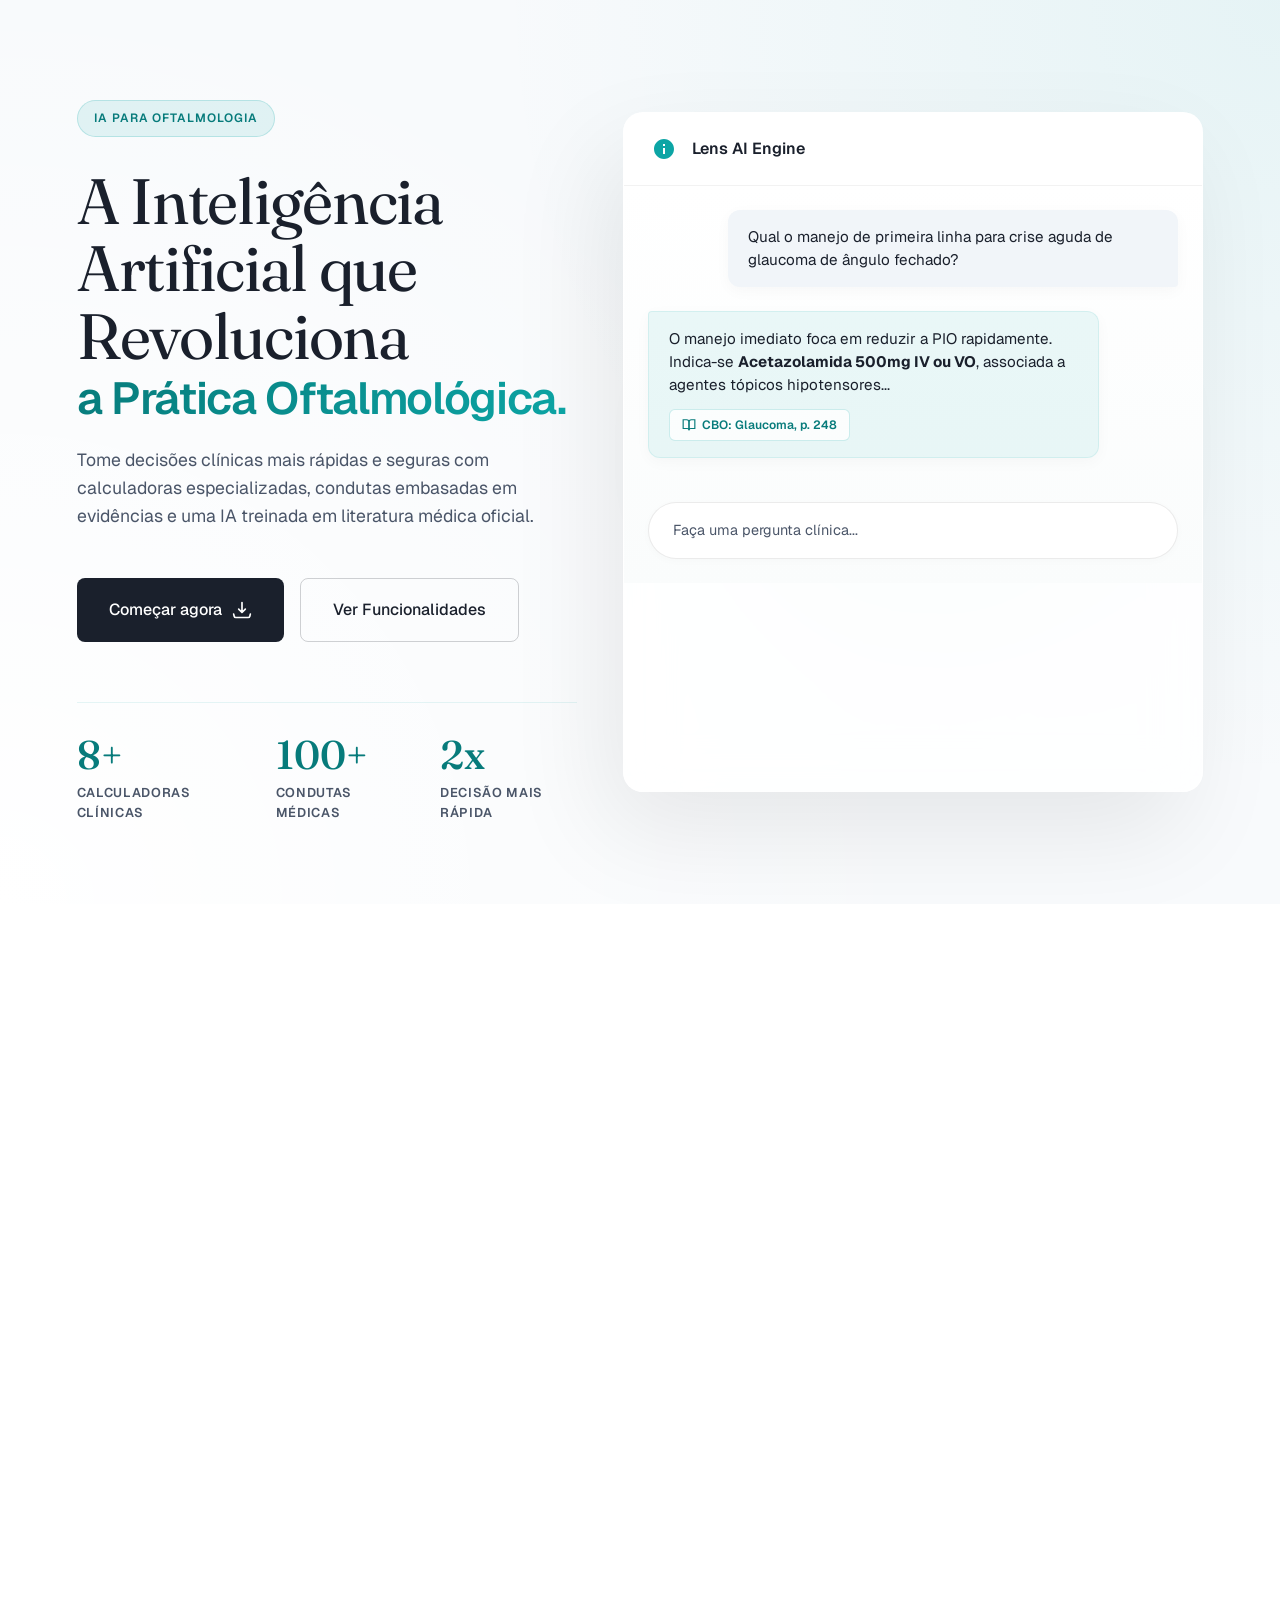
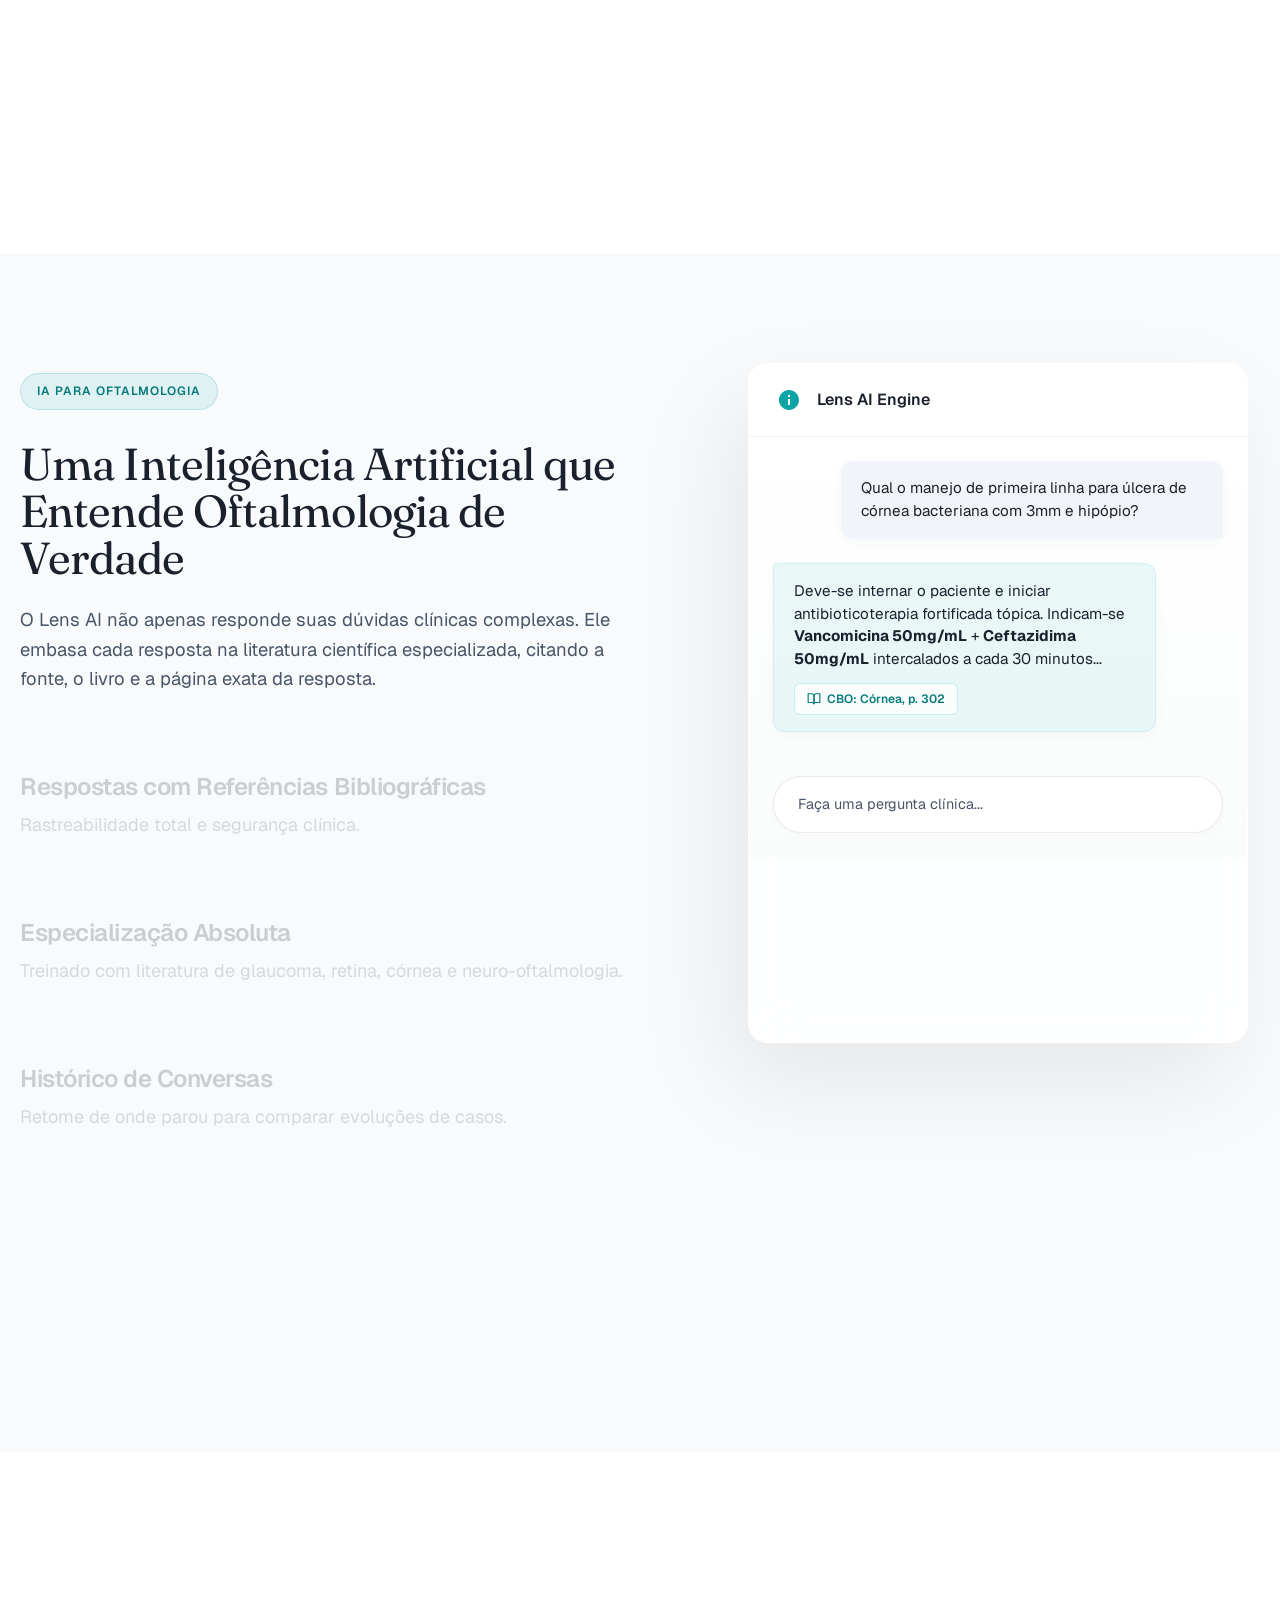
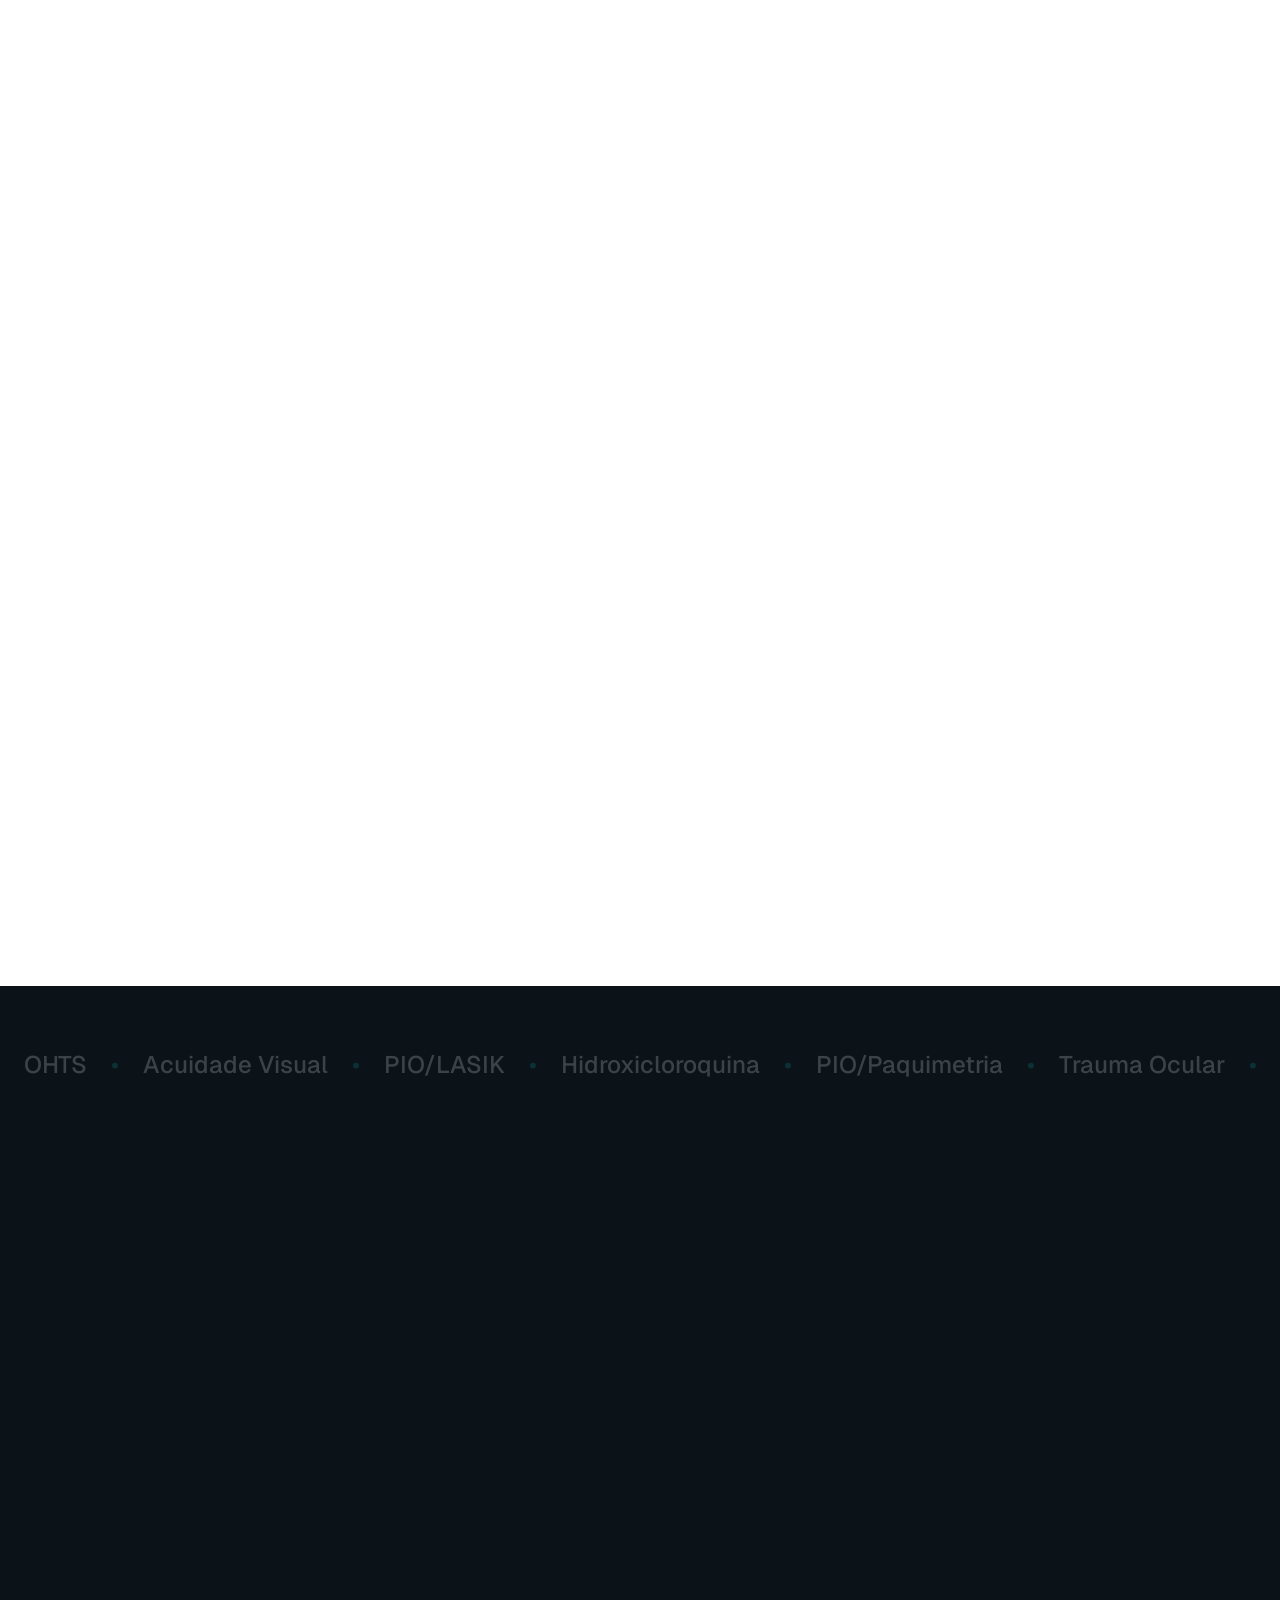
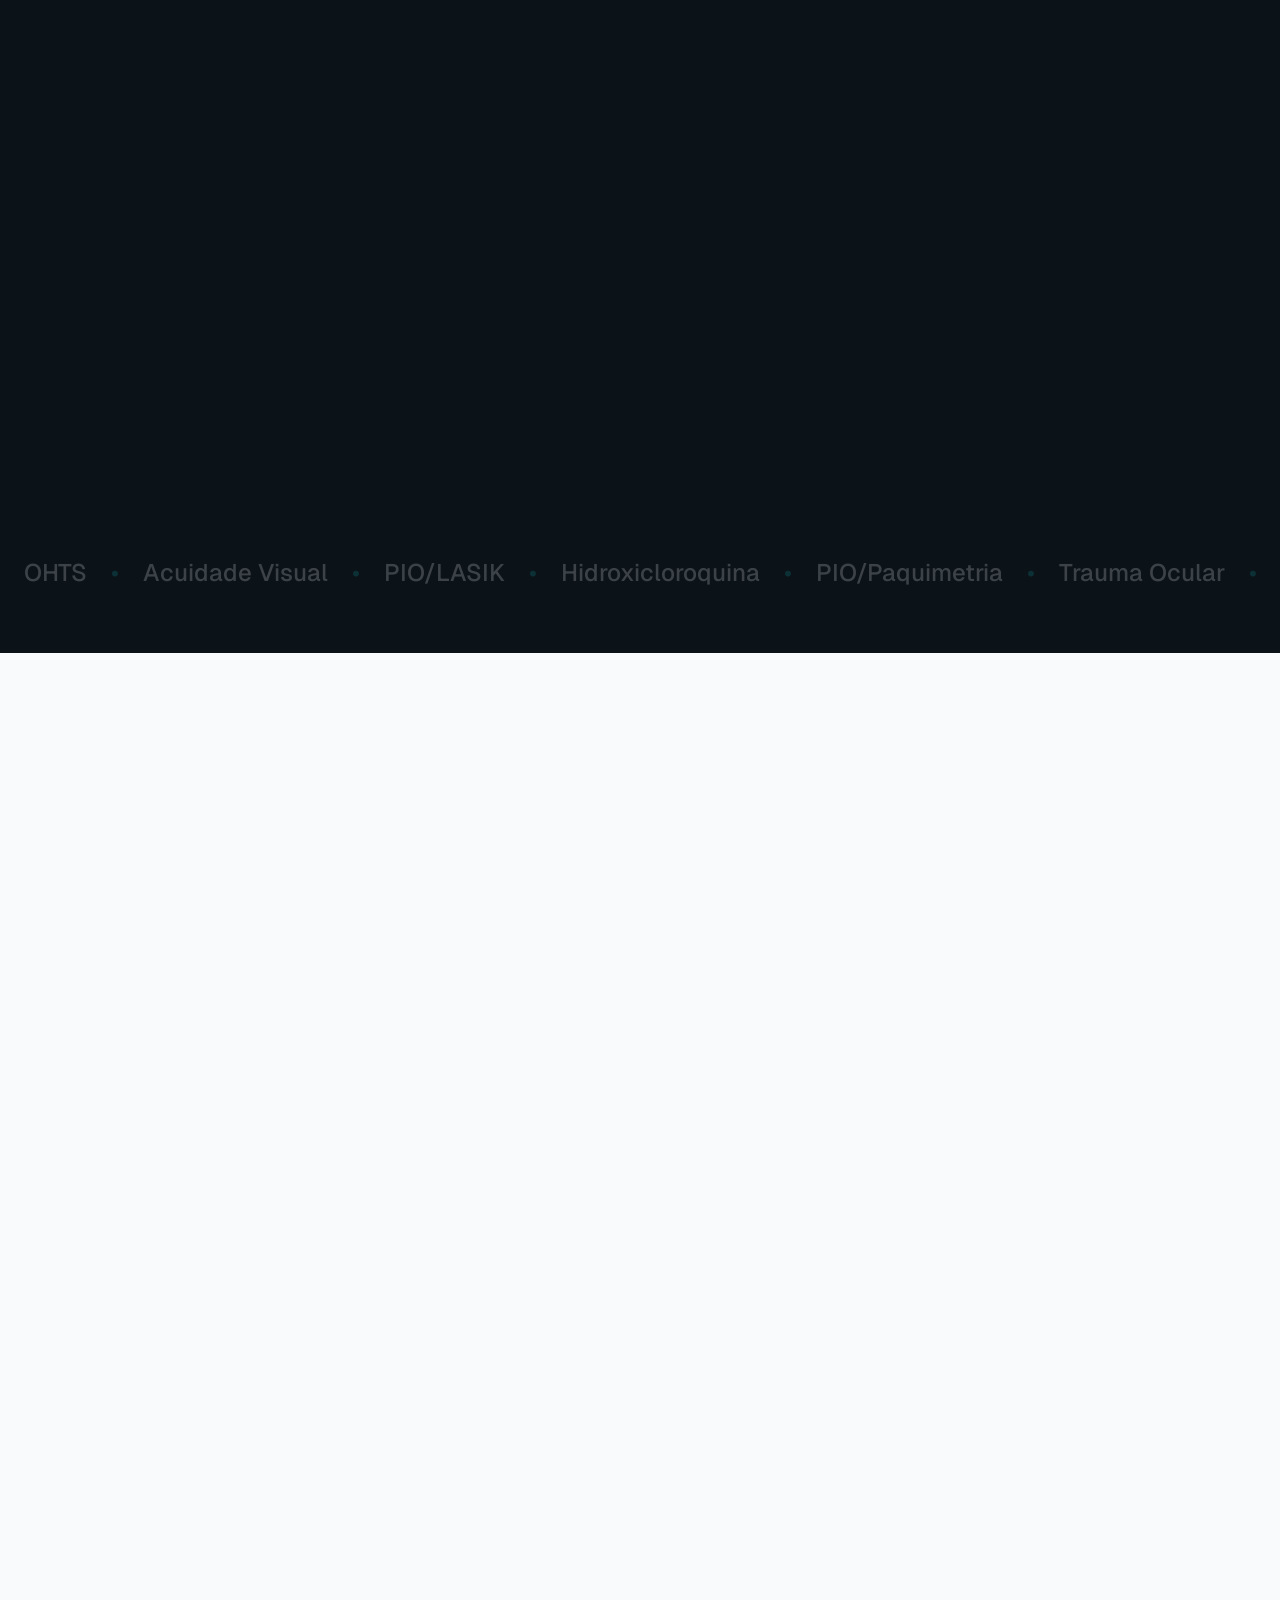
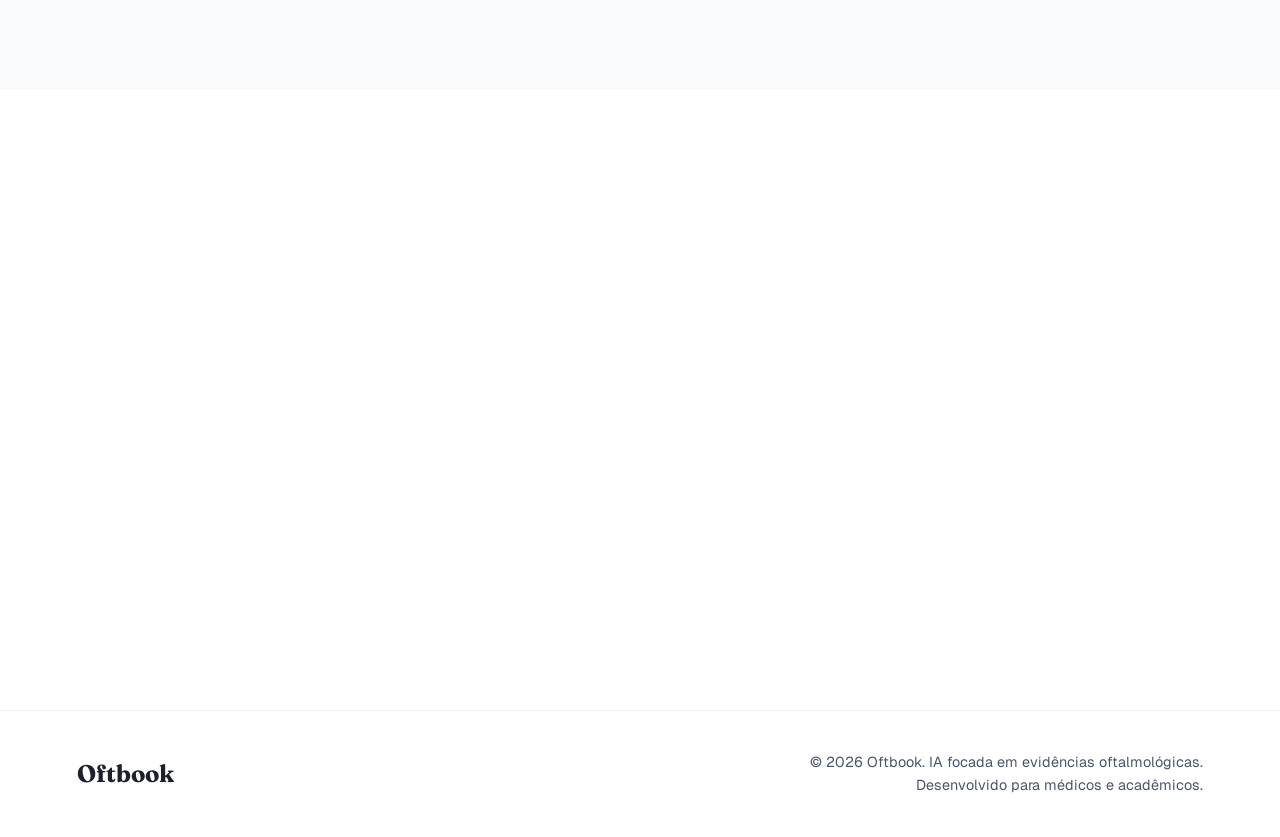
==== commit 7db7e45f: "Fix CSS path to absolute" ====
--- a/pagina-vendas/index.html
+++ b/pagina-vendas/index.html
@@ -12,7 +12,7 @@
     <link
         href="https://fonts.googleapis.com/css2?family=Fraunces:opsz,wght@9..144,400;9..144,600&family=Geist:wght@400;500;600&display=swap"
         rel="stylesheet">
-    <link rel="stylesheet" href="style.css">
+    <link rel="stylesheet" href="/pagina-vendas/style.css">
     <link rel="stylesheet" href="https://unpkg.com/aos@next/dist/aos.css" />
 </head>
 
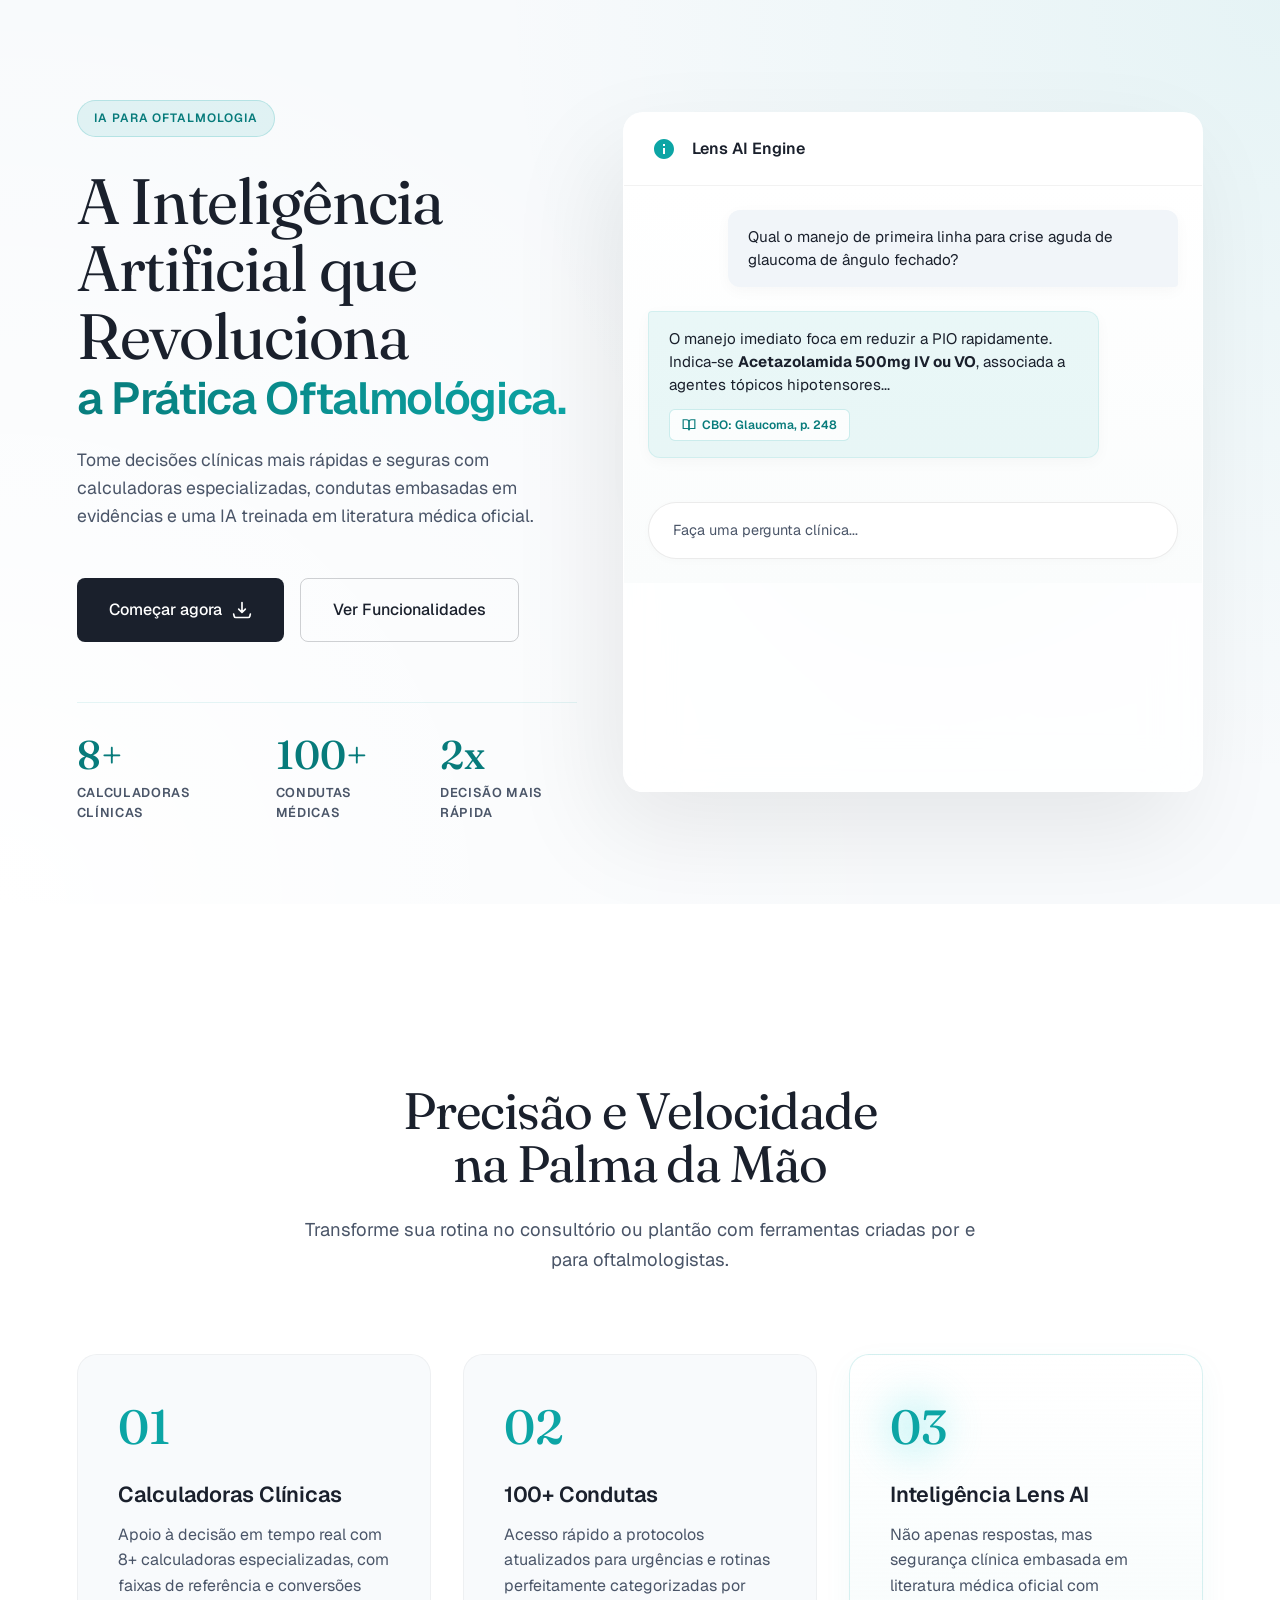
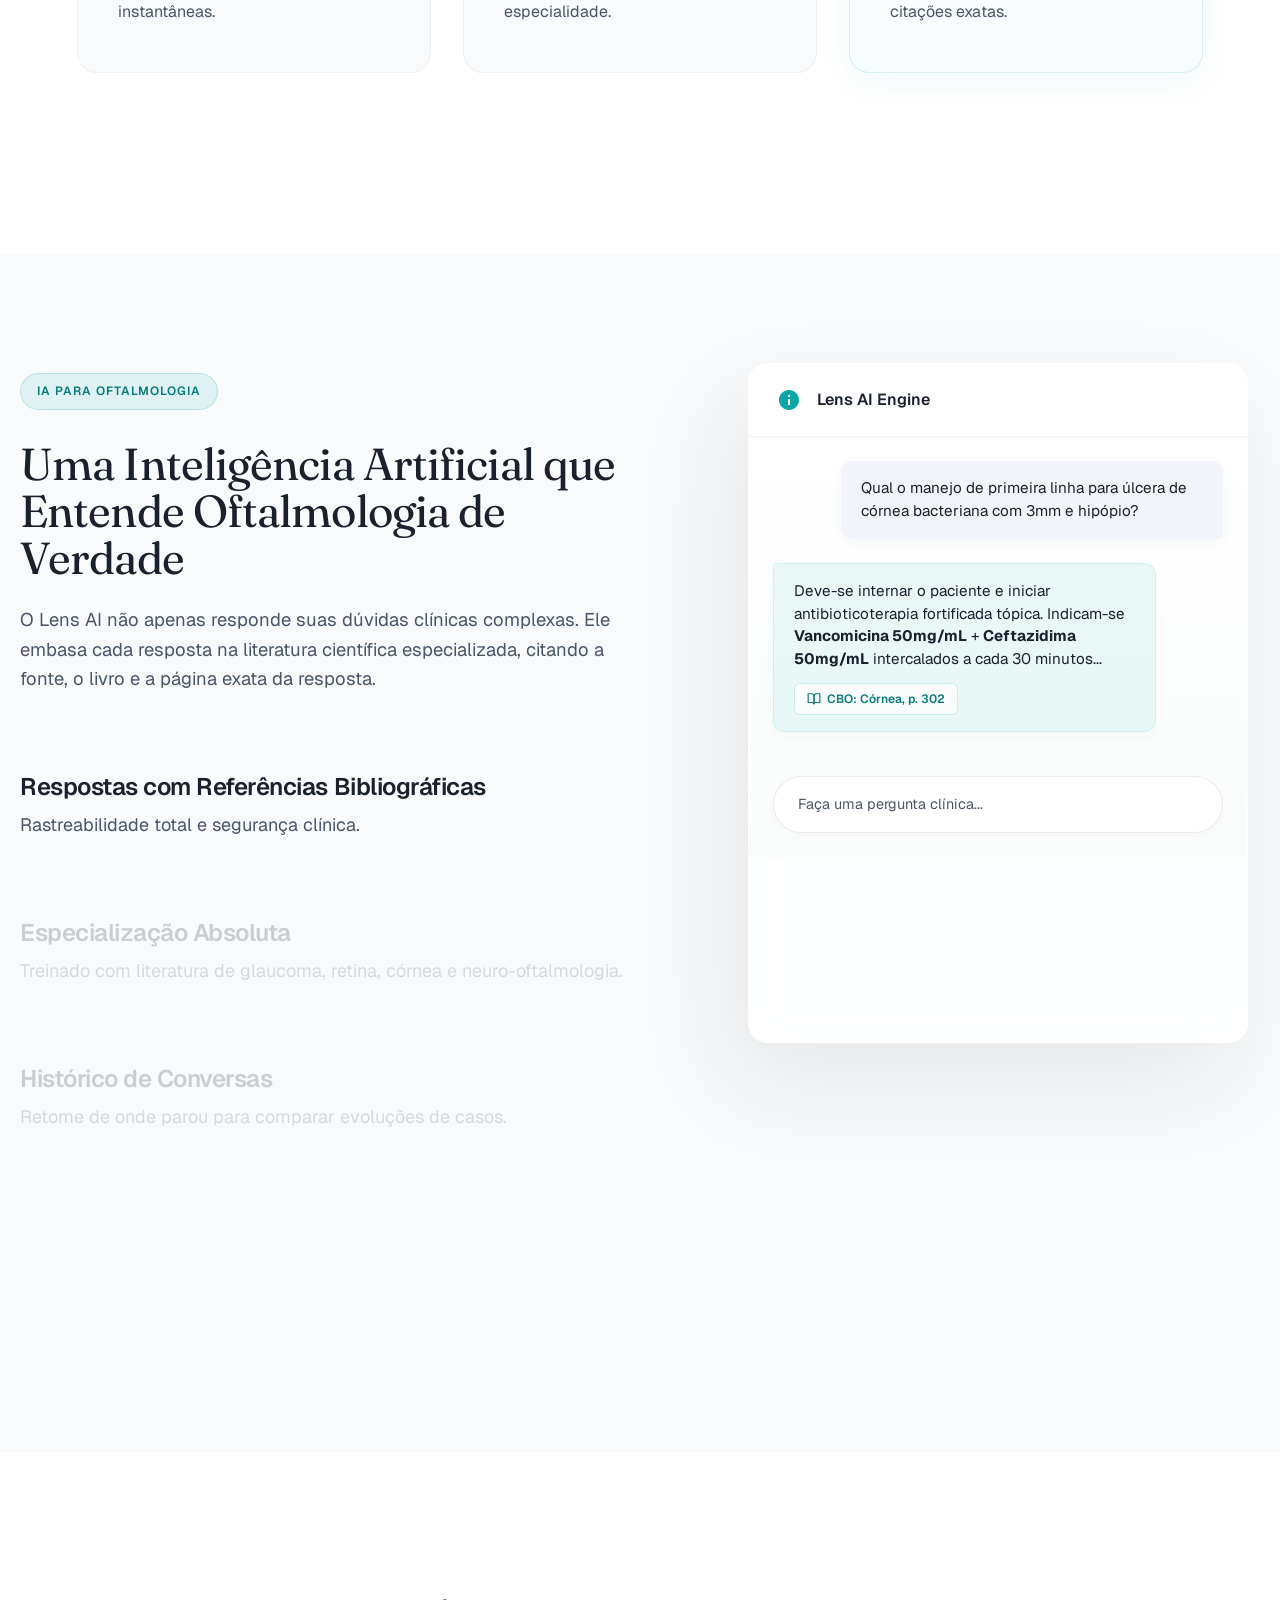
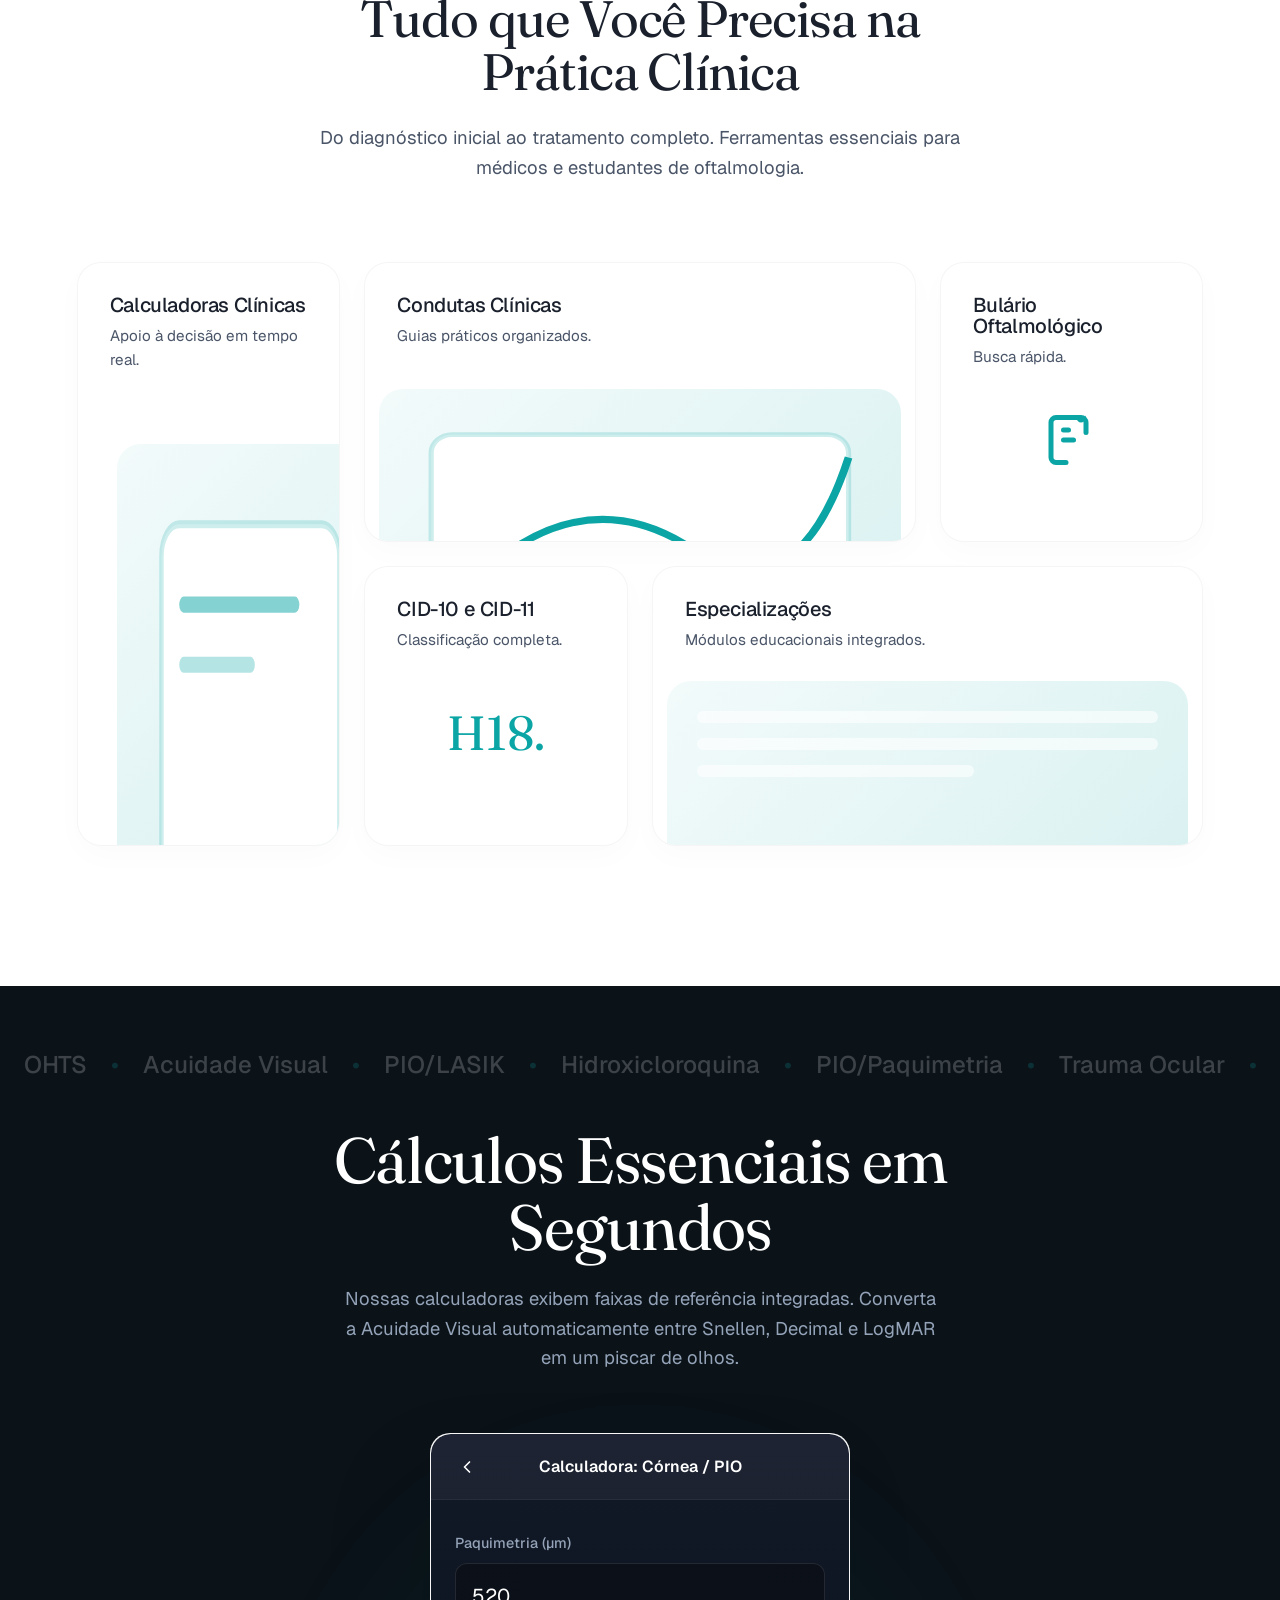
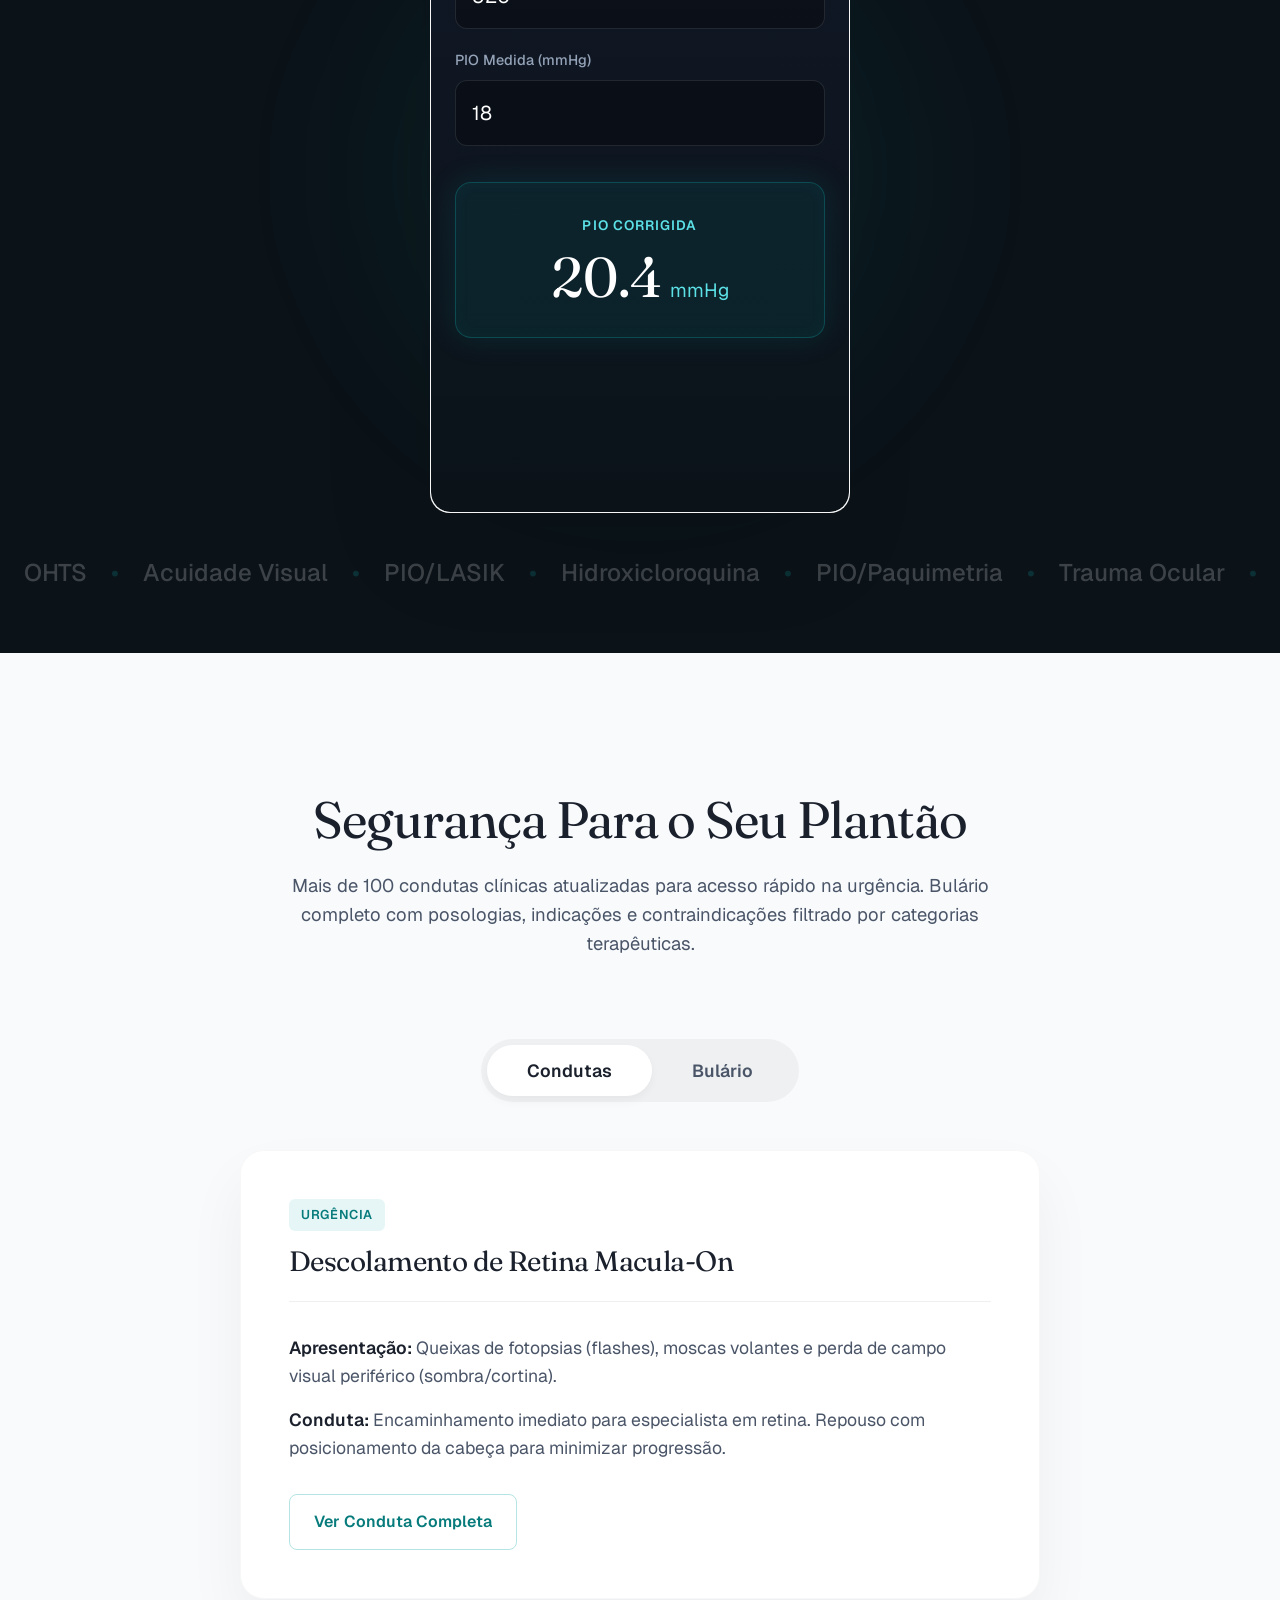
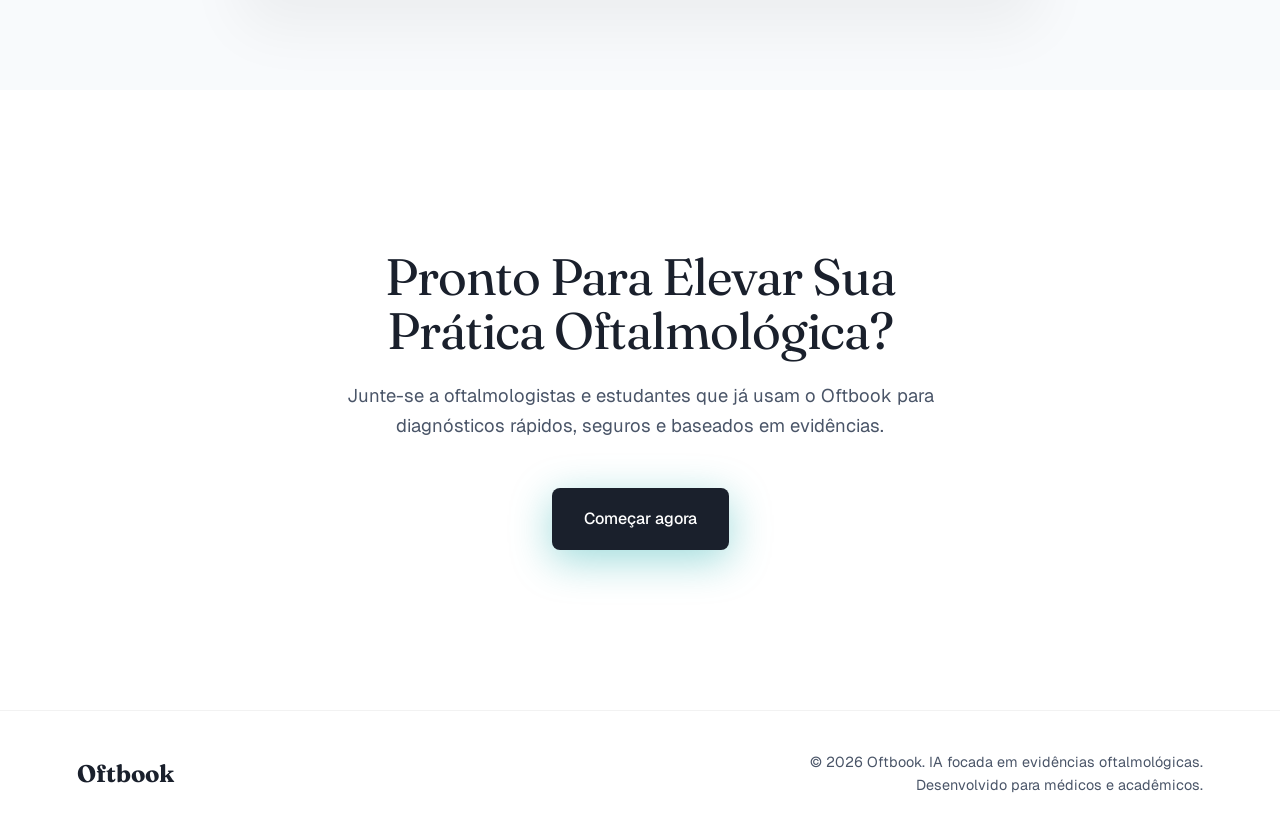
==== commit c7e61c2c: "Fix AOS missing defer issue causing blank page elements" ====
--- a/pagina-vendas/index.html
+++ b/pagina-vendas/index.html
@@ -484,7 +484,7 @@
         </div>
     </footer>
 
-    <script src="https://unpkg.com/aos@next/dist/aos.js" defer></script>
+    <script src="https://unpkg.com/aos@next/dist/aos.js"></script>
     <script>
         AOS.init({
             disableMutationObserver: true,
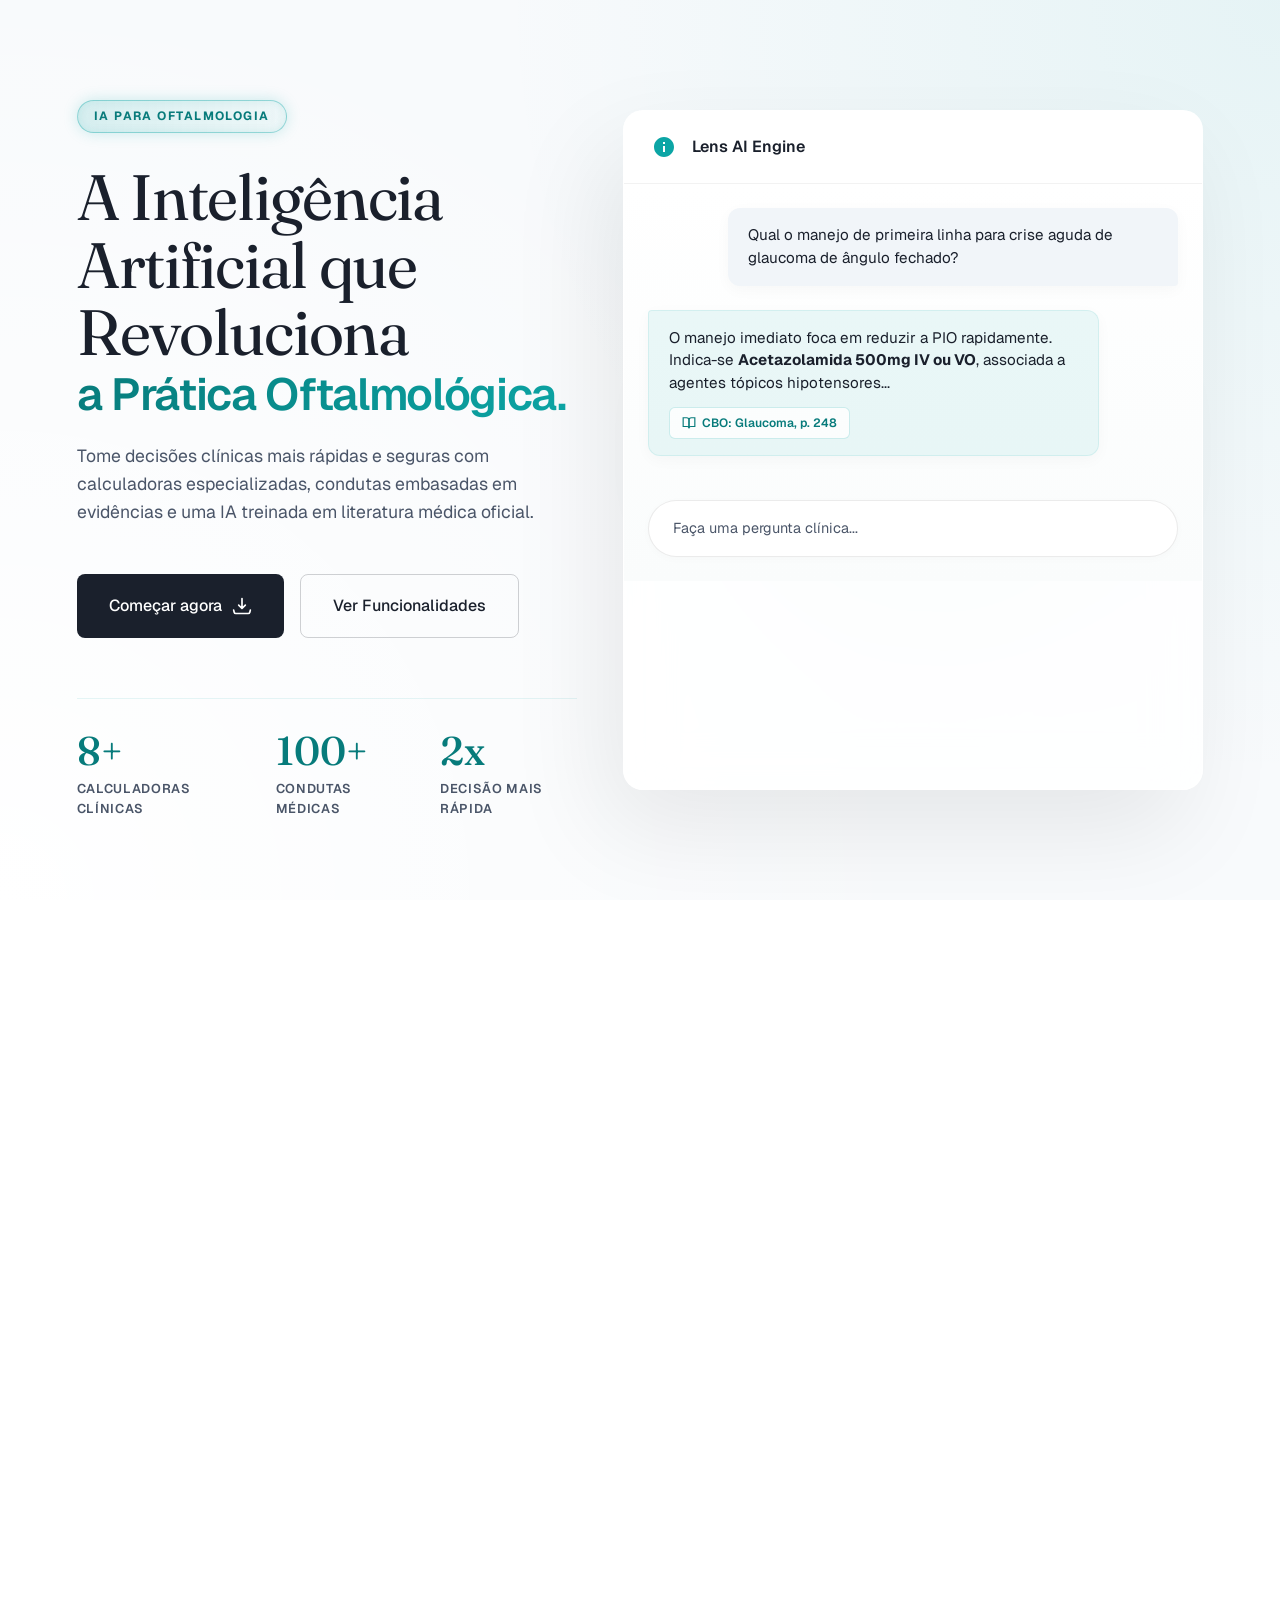
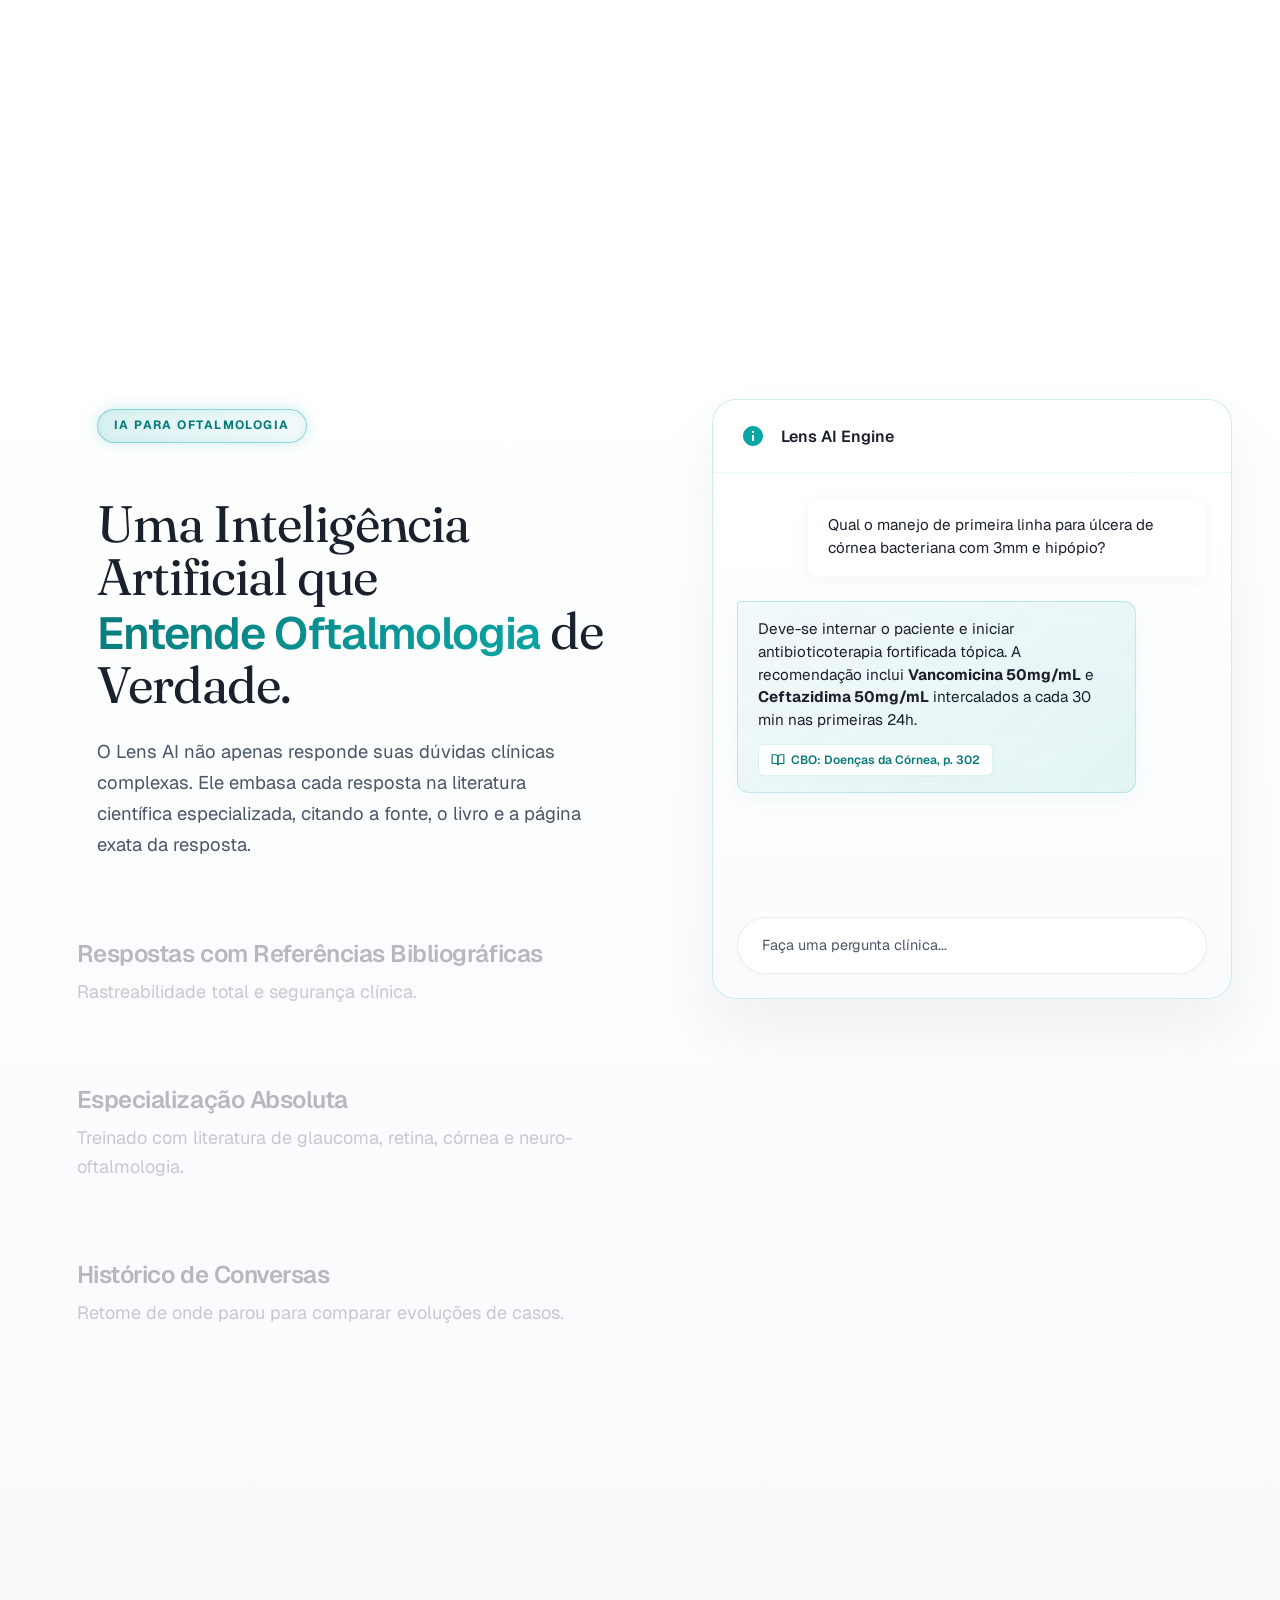
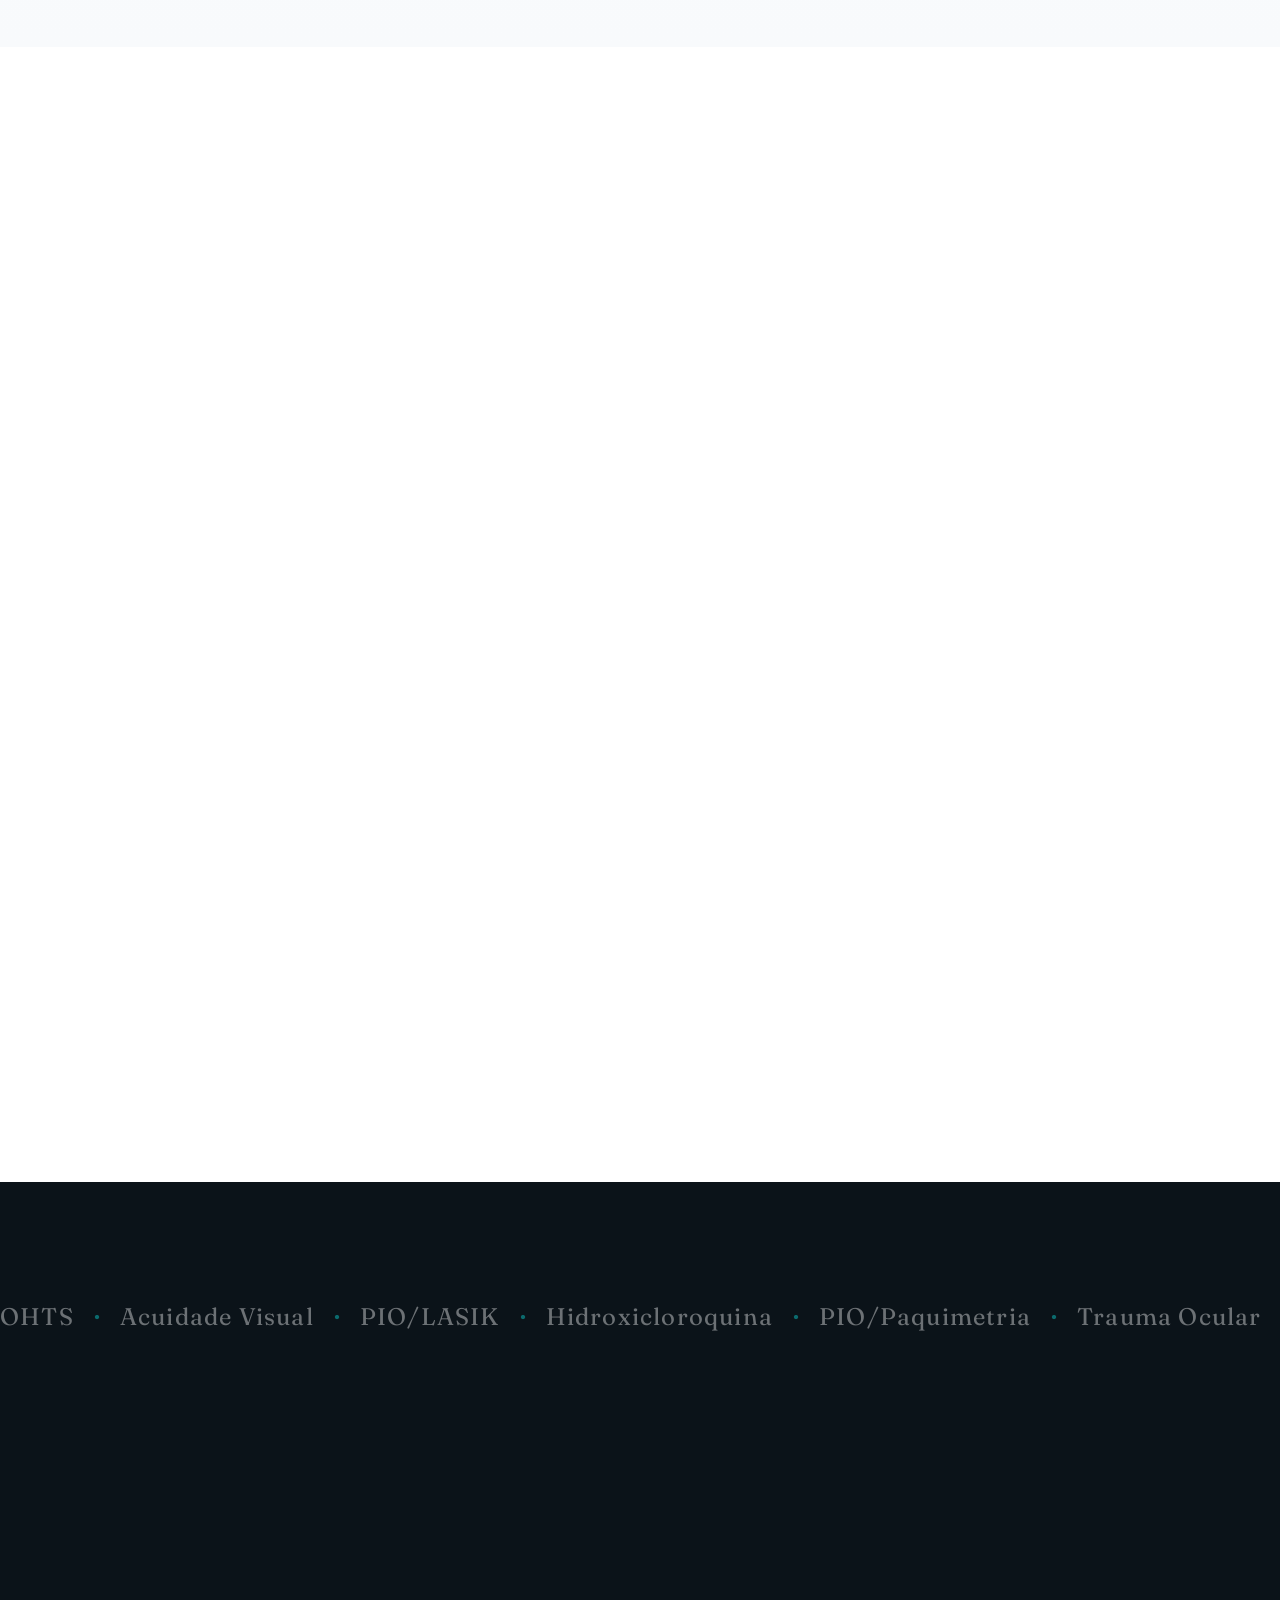
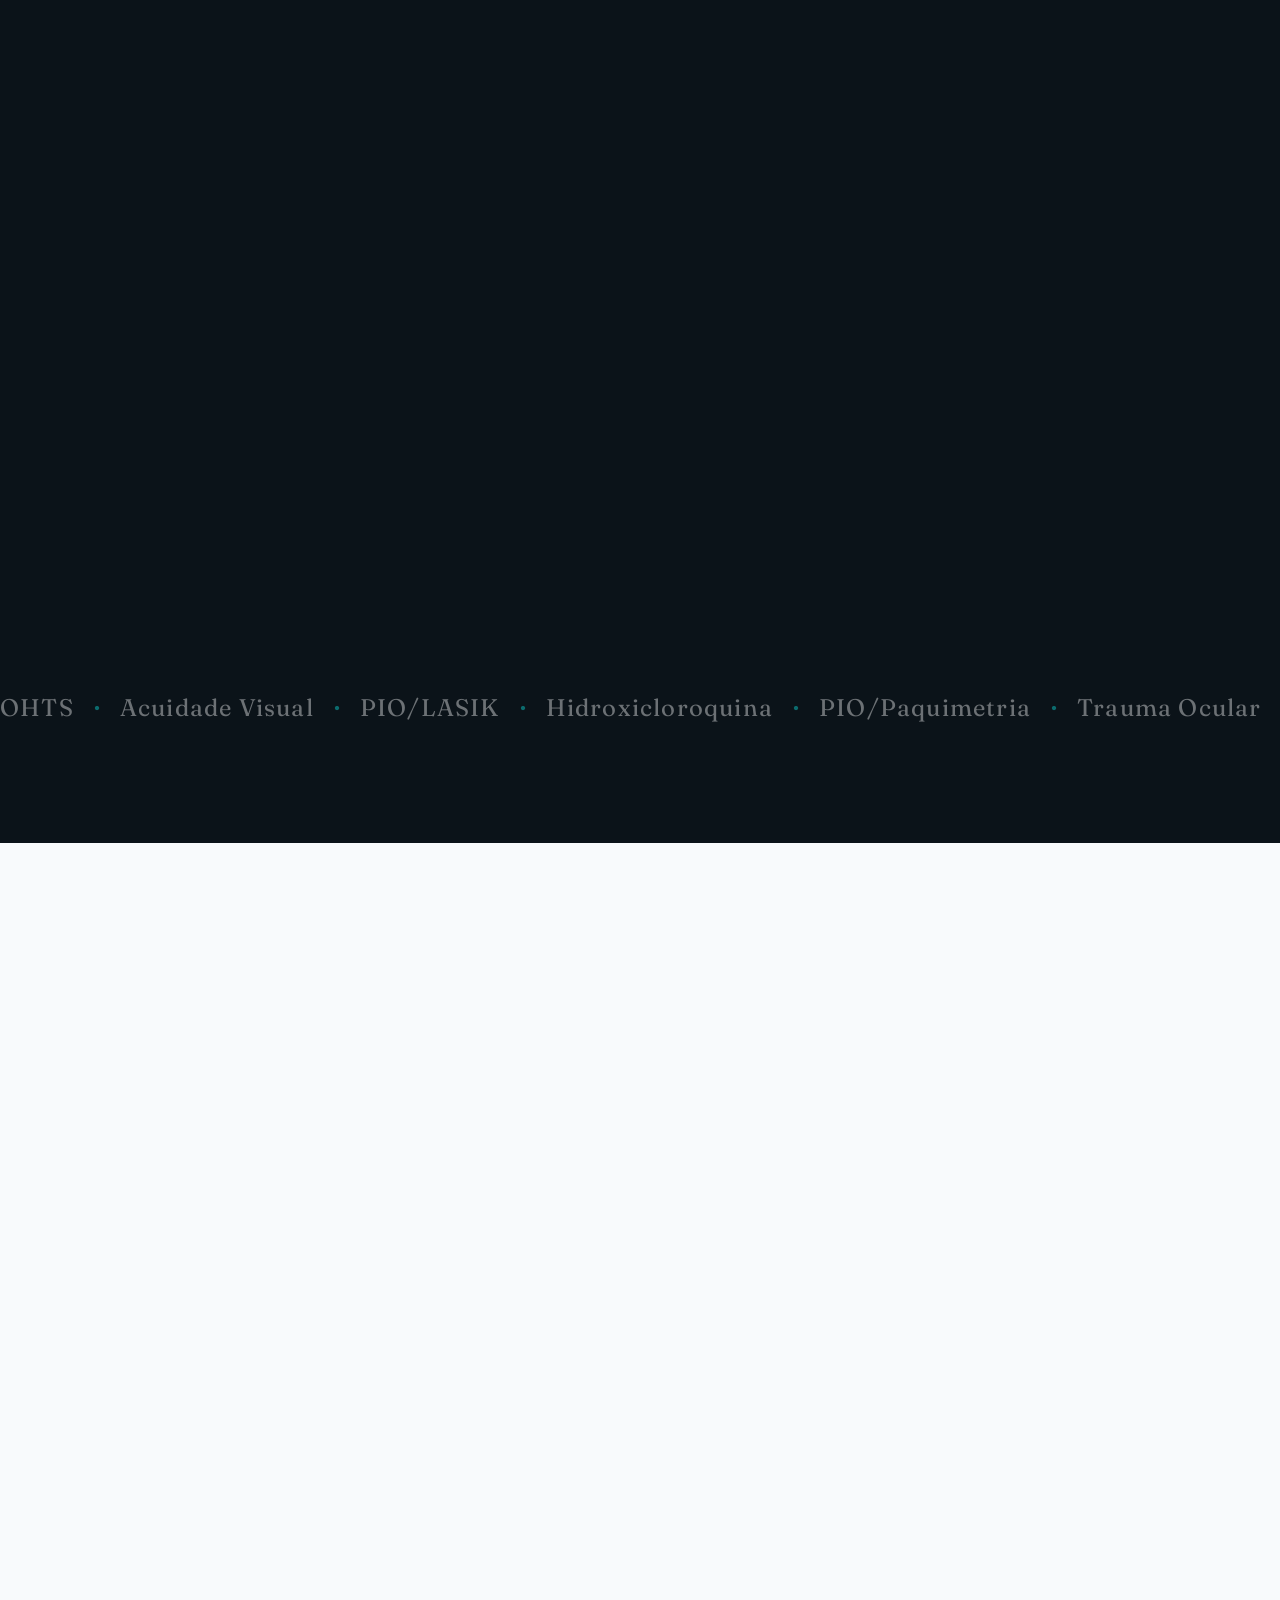
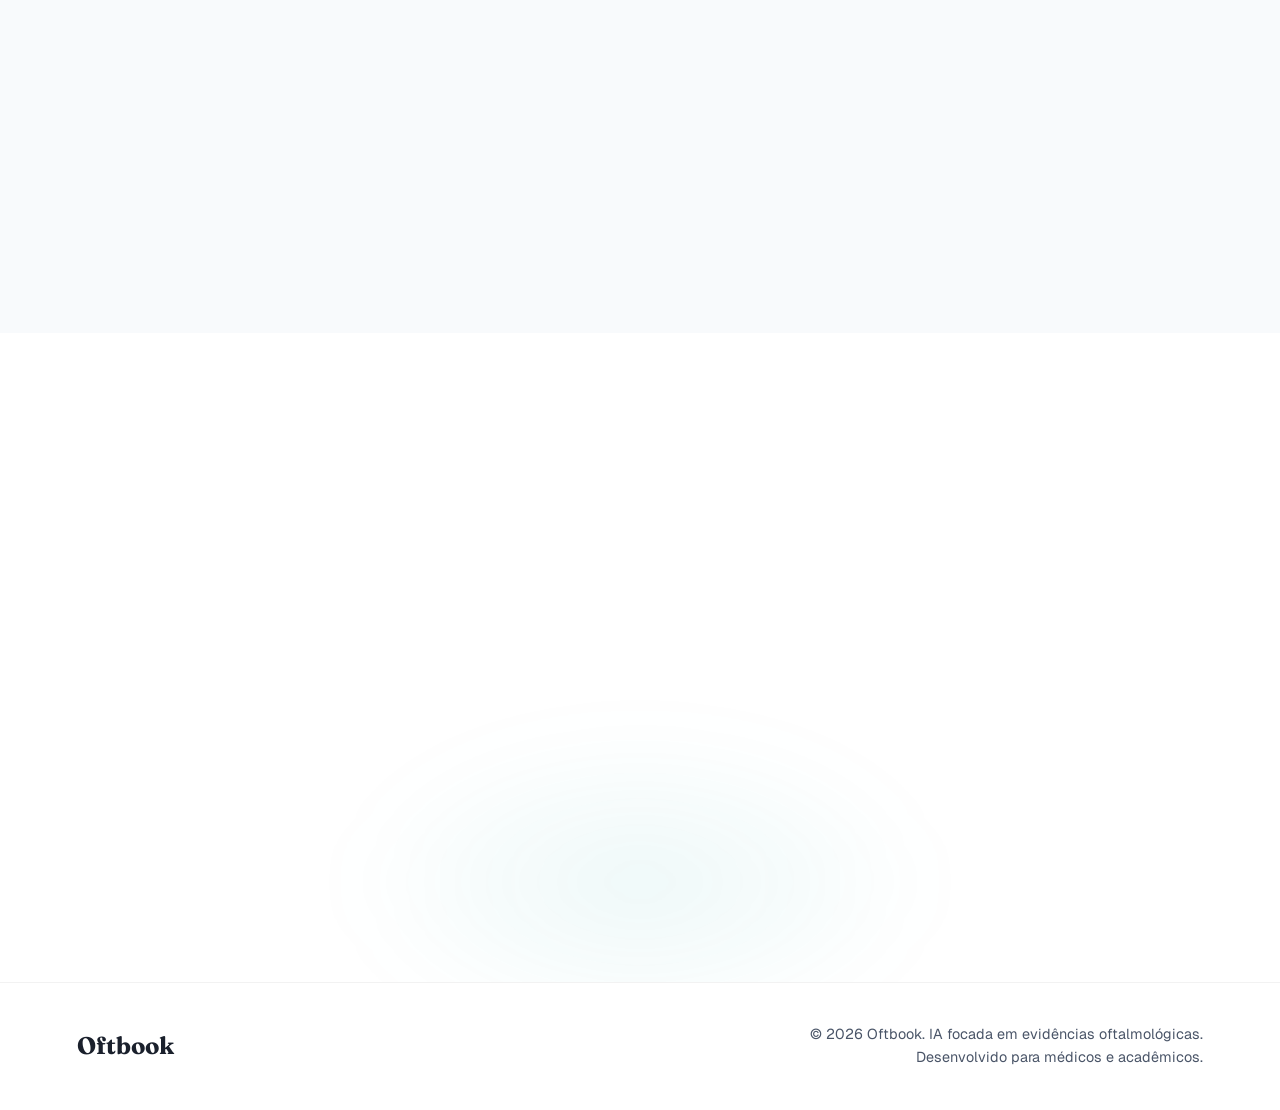
==== commit 147104ae: "Update netlify for new site" ====
--- a/pagina-vendas/index.html
+++ b/pagina-vendas/index.html
@@ -14,6 +14,8 @@
         rel="stylesheet">
     <link rel="stylesheet" href="/pagina-vendas/style.css">
     <link rel="stylesheet" href="https://unpkg.com/aos@next/dist/aos.css" />
+    <script src="https://unpkg.com/aos@next/dist/aos.js" defer></script>
+    <script src="/pagina-vendas/script.js" defer></script>
 </head>
 
 <body class="light-theme">
@@ -146,164 +148,166 @@
             </div>
         </section>
 
-        <!-- SECÃO LENS AI (Cinematic Scroll) -->
-        <section class="lens-ai-section">
-            <div class="container split-lens">
-                <div class="lens-content-scroll">
-                    <div class="lens-intro">
-                        <div class="pill-badge">IA PARA OFTALMOLOGIA</div>
-                        <h2 class="section-title">Uma Inteligência Artificial que Entende Oftalmologia de Verdade</h2>
+        <!-- SECÃO 3: LENS AI (Cinematic Scroll) -->
+        <section class="section-lens-ai" id="inteligencia">
+            <div class="container container-lens">
+                <div class="lens-scroll-content">
+                    <div class="lens-header">
+                        <span class="pill-badge">IA PARA OFTALMOLOGIA</span>
+                        <h2 class="section-title">Uma Inteligência Artificial que <br><span
+                                class="gradient-tech">Entende Oftalmologia</span> de Verdade.</h2>
                         <p class="section-desc">O Lens AI não apenas responde suas dúvidas clínicas complexas. Ele
                             embasa cada resposta na literatura científica especializada, citando a fonte, o livro e a
                             página exata da resposta.</p>
                     </div>
 
-                    <div class="lens-bullets">
-                        <div class="lens-bullet">
-                            <h3>Respostas com Referências Bibliográficas</h3>
-                            <p>Rastreabilidade total e segurança clínica.</p>
-                        </div>
-                        <div class="lens-bullet">
-                            <h3>Especialização Absoluta</h3>
-                            <p>Treinado com literatura de glaucoma, retina, córnea e neuro-oftalmologia.</p>
-                        </div>
-                        <div class="lens-bullet">
-                            <h3>Histórico de Conversas</h3>
-                            <p>Retome de onde parou para comparar evoluções de casos.</p>
-                        </div>
-                    </div>
-                </div>
-
-                <div class="lens-sticky-visual">
-                    <div class="mockup-frame glass-panel lens-mockup">
-                        <div class="mockup-content">
-                            <div class="app-header">
-                                <div class="app-icon">
-                                    <svg viewBox="0 0 24 24" fill="none" class="mock-logo">
-                                        <path
-                                            d="M12 2C6.48 2 2 6.48 2 12s4.48 10 10 10 10-4.48 10-10S17.52 2 12 2zm1 15h-2v-6h2v6zm0-8h-2V7h2v2z"
-                                            fill="#0ca5a5" />
+                    <div class="lens-features">
+                        <article class="lens-feature-item">
+                            <h3 class="feature-title">Respostas com Referências Bibliográficas</h3>
+                            <p class="feature-desc">Rastreabilidade total e segurança clínica.</p>
+                        </article>
+                        <article class="lens-feature-item">
+                            <h3 class="feature-title">Especialização Absoluta</h3>
+                            <p class="feature-desc">Treinado com literatura de glaucoma, retina, córnea e
+                                neuro-oftalmologia.</p>
+                        </article>
+                        <article class="lens-feature-item">
+                            <h3 class="feature-title">Histórico de Conversas</h3>
+                            <p class="feature-desc">Retome de onde parou para comparar evoluções de casos.</p>
+                        </article>
+                    </div>
+                </div>
+
+                <div class="lens-sticky-container">
+                    <div class="lens-mockup glass-panel">
+                        <div class="app-header">
+                            <div class="app-icon">
+                                <svg viewBox="0 0 24 24" fill="none" class="mock-logo">
+                                    <path
+                                        d="M12 2C6.48 2 2 6.48 2 12s4.48 10 10 10 10-4.48 10-10S17.52 2 12 2zm1 15h-2v-6h2v6zm0-8h-2V7h2v2z"
+                                        fill="#0ca5a5" />
+                                </svg>
+                            </div>
+                            <span>Lens AI Engine</span>
+                        </div>
+                        <div class="app-chat chat-lens">
+                            <div class="chat-bubble user">
+                                Qual o manejo de primeira linha para úlcera de córnea bacteriana com 3mm e hipópio?
+                            </div>
+                            <div class="chat-bubble ai">
+                                <p>Deve-se internar o paciente e iniciar antibioticoterapia fortificada tópica. A
+                                    recomendação inclui <strong>Vancomicina 50mg/mL</strong> e <strong>Ceftazidima
+                                        50mg/mL</strong> intercalados a cada 30 min nas primeiras 24h.</p>
+                                <div class="citation">
+                                    <svg width="14" height="14" viewBox="0 0 24 24" fill="none" stroke="currentColor"
+                                        stroke-width="2">
+                                        <path d="M2 3h6a4 4 0 0 1 4 4v14a3 3 0 0 0-3-3H2z" />
+                                        <path d="M22 3h-6a4 4 0 0 0-4 4v14a3 3 0 0 1 3-3h7z" />
                                     </svg>
-                                </div>
-                                <span>Lens AI Engine</span>
-                            </div>
-                            <div class="app-chat">
-                                <div class="chat-bubble user">Qual o manejo de primeira linha para úlcera de córnea
-                                    bacteriana com 3mm e hipópio?</div>
-                                <div class="chat-bubble ai">
-                                    <p>Deve-se internar o paciente e iniciar antibioticoterapia fortificada tópica.
-                                        Indicam-se <strong>Vancomicina 50mg/mL</strong> + <strong>Ceftazidima
-                                            50mg/mL</strong> intercalados a cada 30 minutos...</p>
-                                    <span class="citation">
-                                        <svg width="14" height="14" viewBox="0 0 24 24" fill="none"
-                                            stroke="currentColor" stroke-width="2">
-                                            <path d="M2 3h6a4 4 0 0 1 4 4v14a3 3 0 0 0-3-3H2z" />
-                                            <path d="M22 3h-6a4 4 0 0 0-4 4v14a3 3 0 0 1 3-3h7z" />
-                                        </svg>
-                                        CBO: Córnea, p. 302
-                                    </span>
-                                </div>
-                                <div class="chat-input-mockup">
-                                    <div class="input-pill">Faça uma pergunta clínica...</div>
-                                </div>
+                                    CBO: Doenças da Córnea, p. 302
+                                </div>
+                            </div>
+                            <div class="chat-input-mockup">
+                                <div class="input-pill">Faça uma pergunta clínica...</div>
                             </div>
                         </div>
                     </div>
                 </div>
             </div>
         </section>
-
         <!-- SECTION 4: FUNCIONALIDADES (Bento Box) -->
         <section class="features-bento-section" id="funcionalidades">
             <div class="container">
-                <div class="section-header" data-aos="fade-up">
+                <div class="section-header" data-aos="fade-up" data-aos-duration="800">
                     <h2 class="section-title">Tudo que Você Precisa na Prática Clínica</h2>
                     <p class="section-desc">Do diagnóstico inicial ao tratamento completo. Ferramentas essenciais para
                         médicos e estudantes de oftalmologia.</p>
                 </div>
 
                 <div class="bento-grid">
-                    <!-- Vertical Tall - span 1 col, 2 rows -->
-                    <div class="bento-item bento-tall" data-aos="fade-up" data-aos-delay="100">
+                    <!-- Vertical Tall -->
+                    <div class="bento-item bento-tall bento-hover" data-aos="fade-up" data-aos-delay="100">
                         <div class="bento-content">
                             <h3>Calculadoras Clínicas</h3>
                             <p>Apoio à decisão em tempo real.</p>
                         </div>
-                        <div class="bento-visual">
-                            <div class="bento-placeholder-img">
-                                <svg width="100%" height="100%" viewBox="0 0 100 100" preserveAspectRatio="none">
-                                    <rect x="20" y="20" width="80" height="120" rx="8" fill="#ffffff"
-                                        stroke="rgba(12,165,165,0.2)" stroke-width="2" />
-                                    <line x1="30" y1="40" x2="80" y2="40" stroke="rgba(12,165,165,0.5)" stroke-width="4"
-                                        stroke-linecap="round" />
-                                    <line x1="30" y1="55" x2="60" y2="55" stroke="rgba(12,165,165,0.3)" stroke-width="4"
-                                        stroke-linecap="round" />
-                                </svg>
-                            </div>
-                        </div>
-                    </div>
-
-                    <!-- Horizontal Wide - span 2 cols, 1 row -->
-                    <div class="bento-item bento-wide" data-aos="fade-up" data-aos-delay="200">
+                        <div class="bento-visual bento-bottom-right">
+                            <div class="bento-img-container shadow-border-top">
+                                <div class="mock-ui-vertical">
+                                    <div class="mock-ui-header"></div>
+                                    <div class="mock-ui-line"></div>
+                                    <div class="mock-ui-line short"></div>
+                                    <div class="mock-ui-box"></div>
+                                </div>
+                            </div>
+                        </div>
+                    </div>
+
+                    <!-- Horizontal Wide -->
+                    <div class="bento-item bento-wide bento-hover" data-aos="fade-up" data-aos-delay="200">
                         <div class="bento-content">
                             <h3>Condutas Clínicas</h3>
                             <p>Guias práticos organizados.</p>
                         </div>
-                        <div class="bento-visual bento-visual-horizontal">
-                            <div class="bento-placeholder-img horizontal">
-                                <svg width="100%" height="100%" viewBox="0 0 200 100" preserveAspectRatio="none">
-                                    <rect x="20" y="20" width="160" height="80" rx="8" fill="#ffffff"
-                                        stroke="rgba(12,165,165,0.2)" stroke-width="2" />
-                                    <path d="M40 80 Q 80 40 120 70 T 180 30" fill="none" stroke="var(--accent-primary)"
-                                        stroke-width="3" />
-                                </svg>
-                            </div>
-                        </div>
-                    </div>
-
-                    <!-- Square - span 1 col, 1 row -->
-                    <div class="bento-item bento-square" data-aos="fade-up" data-aos-delay="300">
+                        <div class="bento-visual bento-center-bottom">
+                            <div class="bento-img-container-horizontal shadow-border-top px-mock">
+                                <div class="mock-ui-horizontal">
+                                    <div class="mock-card mock-active"></div>
+                                    <div class="mock-card"></div>
+                                    <div class="mock-card"></div>
+                                </div>
+                            </div>
+                        </div>
+                    </div>
+
+                    <!-- Square 1 -->
+                    <div class="bento-item bento-square bento-hover" data-aos="fade-up" data-aos-delay="300">
                         <div class="bento-content">
                             <h3>Bulário Oftalmológico</h3>
                             <p>Busca rápida.</p>
                         </div>
-                        <div class="bento-visual center-visual">
-                            <svg width="60" height="60" viewBox="0 0 24 24" fill="none">
-                                <path
-                                    d="M10 21H6C5.46957 21 4.96086 20.7893 4.58579 20.4142C4.21071 20.0391 4 19.5304 4 19V5C4 4.46957 4.21071 3.96086 4.58579 3.58579C4.96086 3.21071 5.46957 3 6 3H16C16.5304 3 17.0391 3.21071 17.4142 3.58579C17.7893 3.96086 18 4.46957 18 5V9"
-                                    stroke="var(--accent-primary)" stroke-width="2" stroke-linecap="round"
-                                    stroke-linejoin="round" />
-                                <path d="M14 2C14 2 14 3 16 3C18 3 18 2 18 2C18 2 18 5 16 5C14 5 14 2 14 2Z"
-                                    fill="var(--accent-primary)" />
-                                <rect x="8" y="7" width="4" height="2" rx="1" fill="#0ca5a5" />
-                                <rect x="8" y="11" width="6" height="2" rx="1" fill="#0ca5a5" />
-                            </svg>
-                        </div>
-                    </div>
-
-                    <!-- Square - span 1 col, 1 row -->
-                    <div class="bento-item bento-square" data-aos="fade-up" data-aos-delay="400">
+                        <div class="bento-visual bento-center-middle">
+                            <div class="bento-icon-wrapper bento-scale-icon">
+                                <svg width="64" height="64" viewBox="0 0 24 24" fill="none">
+                                    <path
+                                        d="M10 21H6C5.46957 21 4.96086 20.7893 4.58579 20.4142C4.21071 20.0391 4 19.5304 4 19V5C4 4.46957 4.21071 3.96086 4.58579 3.58579C4.96086 3.21071 5.46957 3 6 3H16C16.5304 3 17.0391 3.21071 17.4142 3.58579C17.7893 3.96086 18 4.46957 18 5V9"
+                                        stroke="#0ca5a5" stroke-width="1.5" stroke-linecap="round"
+                                        stroke-linejoin="round" />
+                                    <path d="M14 2C14 2 14 3 16 3C18 3 18 2 18 2C18 2 18 5 16 5C14 5 14 2 14 2Z"
+                                        fill="#0ca5a5" opacity="0.5" />
+                                    <rect x="8" y="7" width="4" height="2" rx="1" fill="#0ca5a5" />
+                                    <rect x="8" y="11" width="6" height="2" rx="1" fill="#0ca5a5" />
+                                </svg>
+                            </div>
+                        </div>
+                    </div>
+
+                    <!-- Square 2 -->
+                    <div class="bento-item bento-square bento-hover" data-aos="fade-up" data-aos-delay="400">
                         <div class="bento-content">
                             <h3>CID-10 e CID-11</h3>
                             <p>Classificação completa.</p>
                         </div>
-                        <div class="bento-visual center-visual">
-                            <span
-                                style="font-family: var(--font-heading); font-size: 3rem; color: var(--accent-primary);">H18.</span>
-                        </div>
-                    </div>
-
-                    <!-- Horizontal Largo - span 2 cols, 1 row -->
-                    <div class="bento-item bento-footer-wide" data-aos="fade-up" data-aos-delay="500">
+                        <div class="bento-visual bento-center-middle">
+                            <div class="bento-icon-wrapper bento-scale-icon">
+                                <span class="bento-large-text">H18.</span>
+                            </div>
+                        </div>
+                    </div>
+
+                    <!-- Horizontal Largo Footer -->
+                    <div class="bento-item bento-footer-wide bento-hover" data-aos="fade-up" data-aos-delay="500">
                         <div class="bento-content">
                             <h3>Especializações</h3>
                             <p>Módulos educacionais integrados.</p>
                         </div>
-                        <div class="bento-visual bento-visual-horizontal">
-                            <div class="bento-placeholder-img horizontal multiline">
-                                <div class="mock-line"></div>
-                                <div class="mock-line"></div>
-                                <div class="mock-line short"></div>
+                        <div class="bento-visual bento-right">
+                            <div class="bento-img-container-footer shadow-border-left">
+                                <div class="mock-bars-wrapper">
+                                    <div class="mock-bar b1"></div>
+                                    <div class="mock-bar b2"></div>
+                                    <div class="mock-bar b3"></div>
+                                </div>
                             </div>
                         </div>
                     </div>
@@ -312,163 +316,209 @@
         </section>
 
         <!-- SECTION 5: CALCULADORAS (Spotlight Dark Mode) -->
-        <section class="calculators-section dark-mode-reverse" id="calculadoras">
-            <div class="marquee-container top-marquee" aria-hidden="true">
+        <section class="section-calculators-spotlight" id="calculadoras">
+            <div class="marquee-track top-track" aria-hidden="true">
                 <div class="marquee-content">
                     <div class="marquee-group">
-                        <span>OHTS</span><span class="dot">•</span>
-                        <span>Acuidade Visual</span><span class="dot">•</span>
-                        <span>PIO/LASIK</span><span class="dot">•</span>
-                        <span>Hidroxicloroquina</span><span class="dot">•</span>
-                        <span>PIO/Paquimetria</span><span class="dot">•</span>
-                        <span>Trauma Ocular</span><span class="dot">•</span>
-                        <span>Ishihara</span><span class="dot">•</span>
-                        <span>Equiascopia</span><span class="dot">•</span>
+                        <span>OHTS</span><span class="marquee-dot">•</span>
+                        <span>Acuidade Visual</span><span class="marquee-dot">•</span>
+                        <span>PIO/LASIK</span><span class="marquee-dot">•</span>
+                        <span>Hidroxicloroquina</span><span class="marquee-dot">•</span>
+                        <span>PIO/Paquimetria</span><span class="marquee-dot">•</span>
+                        <span>Trauma Ocular</span><span class="marquee-dot">•</span>
+                        <span>Ishihara</span><span class="marquee-dot">•</span>
+                        <span>Equiascopia</span><span class="marquee-dot">•</span>
                     </div>
                     <div class="marquee-group">
-                        <span>OHTS</span><span class="dot">•</span>
-                        <span>Acuidade Visual</span><span class="dot">•</span>
-                        <span>PIO/LASIK</span><span class="dot">•</span>
-                        <span>Hidroxicloroquina</span><span class="dot">•</span>
-                        <span>PIO/Paquimetria</span><span class="dot">•</span>
-                        <span>Trauma Ocular</span><span class="dot">•</span>
-                        <span>Ishihara</span><span class="dot">•</span>
-                        <span>Equiascopia</span><span class="dot">•</span>
-                    </div>
-                </div>
-            </div>
-
-            <div class="container calc-spotlight" data-aos="fade-up">
-                <div class="calc-header">
-                    <h2 class="section-title dark-title">Cálculos Essenciais em Segundos</h2>
-                    <p class="section-desc dark-desc">Nossas calculadoras exibem faixas de referência integradas.
+                        <span>OHTS</span><span class="marquee-dot">•</span>
+                        <span>Acuidade Visual</span><span class="marquee-dot">•</span>
+                        <span>PIO/LASIK</span><span class="marquee-dot">•</span>
+                        <span>Hidroxicloroquina</span><span class="marquee-dot">•</span>
+                        <span>PIO/Paquimetria</span><span class="marquee-dot">•</span>
+                        <span>Trauma Ocular</span><span class="marquee-dot">•</span>
+                        <span>Ishihara</span><span class="marquee-dot">•</span>
+                        <span>Equiascopia</span><span class="marquee-dot">•</span>
+                    </div>
+                </div>
+            </div>
+
+            <div class="container calc-container">
+                <div class="calc-header" data-aos="fade-up">
+                    <h2 class="section-title dark-mode-title">Cálculos Essenciais em Segundos</h2>
+                    <p class="section-desc dark-mode-desc">Nossas calculadoras exibem faixas de referência integradas.
                         Converta a Acuidade Visual automaticamente entre Snellen, Decimal e LogMAR em um piscar de
                         olhos.</p>
                 </div>
 
-                <div class="calc-mockup-wrapper">
-                    <div class="glow-orb dark-orb"></div>
-                    <div class="mockup-frame glass-panel tilt-card">
-                        <div class="mockup-content dark-ui">
-                            <div class="app-header dark-header">
-                                <div class="app-icon back-btn">
-                                    <svg viewBox="0 0 24 24" fill="none" width="20" height="20">
-                                        <path d="M15 18l-6-6 6-6" stroke="#ffffff" stroke-width="2"
-                                            stroke-linecap="round" stroke-linejoin="round" />
-                                    </svg>
-                                </div>
-                                <span>Calculadora: Córnea / PIO</span>
-                            </div>
-                            <div class="calc-body">
-                                <div class="input-group">
-                                    <label>Paquimetria (µm)</label>
-                                    <div class="input-box">520</div>
-                                </div>
-                                <div class="input-group">
-                                    <label>PIO Medida (mmHg)</label>
-                                    <div class="input-box">18</div>
-                                </div>
-                                <div class="result-box neon-glow">
-                                    <span class="result-label">PIO Corrigida</span>
-                                    <div class="result-value">20.4 <small>mmHg</small></div>
-                                </div>
-                            </div>
-                        </div>
-                    </div>
-                </div>
-            </div>
-
-            <div class="marquee-container bottom-marquee" aria-hidden="true">
-                <div class="marquee-content reverse">
+                <div class="calc-spotlight-wrapper" data-aos="fade-up" data-aos-delay="200">
+                    <div class="spotlight-glow"></div>
+                    <div class="calc-mockup-frame tilt-3d-card">
+                        <div class="app-header dark-header">
+                            <div class="app-icon back-btn-mock">
+                                <svg viewBox="0 0 24 24" fill="none" width="20" height="20">
+                                    <path d="M15 18l-6-6 6-6" stroke="#ffffff" stroke-width="2" stroke-linecap="round"
+                                        stroke-linejoin="round" />
+                                </svg>
+                            </div>
+                            <span>Córnea / PIO</span>
+                        </div>
+
+                        <div class="calc-mockup-body">
+                            <div class="calc-input-group">
+                                <label>Paquimetria (µm)</label>
+                                <div class="calc-input-box">520</div>
+                            </div>
+                            <div class="calc-input-group">
+                                <label>PIO Medida (mmHg)</label>
+                                <div class="calc-input-box">18</div>
+                            </div>
+
+                            <div class="calc-result-box">
+                                <span class="result-label">PIO Corrigida</span>
+                                <div class="result-value">20.4 <span class="unit">mmHg</span></div>
+                            </div>
+                        </div>
+                    </div>
+                </div>
+            </div>
+
+            <div class="marquee-track bottom-track" aria-hidden="true">
+                <div class="marquee-content reverse-scroll">
                     <div class="marquee-group">
-                        <span>OHTS</span><span class="dot">•</span>
-                        <span>Acuidade Visual</span><span class="dot">•</span>
-                        <span>PIO/LASIK</span><span class="dot">•</span>
-                        <span>Hidroxicloroquina</span><span class="dot">•</span>
-                        <span>PIO/Paquimetria</span><span class="dot">•</span>
-                        <span>Trauma Ocular</span><span class="dot">•</span>
-                        <span>Ishihara</span><span class="dot">•</span>
-                        <span>Equiascopia</span><span class="dot">•</span>
+                        <span>OHTS</span><span class="marquee-dot">•</span>
+                        <span>Acuidade Visual</span><span class="marquee-dot">•</span>
+                        <span>PIO/LASIK</span><span class="marquee-dot">•</span>
+                        <span>Hidroxicloroquina</span><span class="marquee-dot">•</span>
+                        <span>PIO/Paquimetria</span><span class="marquee-dot">•</span>
+                        <span>Trauma Ocular</span><span class="marquee-dot">•</span>
+                        <span>Ishihara</span><span class="marquee-dot">•</span>
+                        <span>Equiascopia</span><span class="marquee-dot">•</span>
                     </div>
                     <div class="marquee-group">
-                        <span>OHTS</span><span class="dot">•</span>
-                        <span>Acuidade Visual</span><span class="dot">•</span>
-                        <span>PIO/LASIK</span><span class="dot">•</span>
-                        <span>Hidroxicloroquina</span><span class="dot">•</span>
-                        <span>PIO/Paquimetria</span><span class="dot">•</span>
-                        <span>Trauma Ocular</span><span class="dot">•</span>
-                        <span>Ishihara</span><span class="dot">•</span>
-                        <span>Equiascopia</span><span class="dot">•</span>
-                    </div>
-                </div>
+                        <span>OHTS</span><span class="marquee-dot">•</span>
+                        <span>Acuidade Visual</span><span class="marquee-dot">•</span>
+                        <span>PIO/LASIK</span><span class="marquee-dot">•</span>
+                        <span>Hidroxicloroquina</span><span class="marquee-dot">•</span>
+                        <span>PIO/Paquimetria</span><span class="marquee-dot">•</span>
+                        <span>Trauma Ocular</span><span class="marquee-dot">•</span>
+                        <span>Ishihara</span><span class="marquee-dot">•</span>
+                        <span>Equiascopia</span><span class="marquee-dot">•</span>
+                    </div>
+                </div>
+            </div>
+            </div>
             </div>
         </section>
 
-        <!-- SECTION 6: CONDUTAS E BULÁRIO (Tabs Animadas) -->
-        <section class="tabs-section" id="condutas">
-            <div class="container">
-                <div class="section-header" data-aos="fade-up">
+        <!-- SECTION 6: CONDUTAS E BULÁRIO (Interactive Tabs) -->
+        <section class="section-tabs-interactive" id="condutas">
+            <div class="container tabs-container">
+                <div class="section-header center-align" data-aos="fade-up">
                     <h2 class="section-title">Segurança Para o Seu Plantão</h2>
                     <p class="section-desc">Mais de 100 condutas clínicas atualizadas para acesso rápido na urgência.
                         Bulário completo com posologias, indicações e contraindicações filtrado por categorias
                         terapêuticas.</p>
                 </div>
 
-                <div class="tabs-container" data-aos="fade-up" data-aos-delay="100">
+                <div class="tabs-wrapper" data-aos="fade-up" data-aos-delay="150">
                     <div class="tabs-switcher">
+                        <button class="tab-btn active" data-target="tab-condutas">Condutas Clínicas</button>
+                        <button class="tab-btn" data-target="tab-bulario">Bulário Oftalmológico</button>
                         <div class="tab-indicator"></div>
-                        <button class="tab-btn active" data-target="tab-condutas">Condutas</button>
-                        <button class="tab-btn" data-target="tab-bulario">Bulário</button>
-                    </div>
-
-                    <div class="tab-content-wrapper">
-                        <!-- Tab Condutas -->
+                    </div>
+
+                    <div class="tabs-content-area">
+                        <!-- TAB: Condutas -->
                         <div class="tab-pane active" id="tab-condutas">
-                            <div class="tab-preview-card">
-                                <div class="preview-header">
-                                    <span class="category-tag">Urgência</span>
-                                    <h4>Descolamento de Retina Macula-On</h4>
-                                </div>
-                                <div class="preview-body">
-                                    <p><strong>Apresentação:</strong> Queixas de fotopsias (flashes), moscas volantes e
-                                        perda de campo visual periférico (sombra/cortina).</p>
-                                    <p><strong>Conduta:</strong> Encaminhamento imediato para especialista em retina.
-                                        Repouso com posicionamento da cabeça para minimizar progressão.</p>
-                                    <div class="action-btn-mock">Ver Conduta Completa</div>
-                                </div>
-                            </div>
-                        </div>
-
-                        <!-- Tab Bulário -->
+                            <div class="tab-card glass-panel-light">
+                                <div class="tab-card-header">
+                                    <div class="search-mock">
+                                        <svg width="18" height="18" viewBox="0 0 24 24" fill="none"
+                                            stroke="currentColor" stroke-width="2">
+                                            <circle cx="11" cy="11" r="8"></circle>
+                                            <line x1="21" y1="21" x2="16.65" y2="16.65"></line>
+                                        </svg>
+                                        <span>Buscar conduta... (ex: Úlcera, Glaucoma Agudo)</span>
+                                    </div>
+                                </div>
+                                <div class="tab-card-body">
+                                    <div class="list-item-mock">
+                                        <div class="icon-sq red-sq">URG</div>
+                                        <div class="text-group">
+                                            <h4>Glaucoma Agudo Primário</h4>
+                                            <span>Manejo imediato, hipotensores orais e tópicos.</span>
+                                        </div>
+                                    </div>
+                                    <div class="list-item-mock">
+                                        <div class="icon-sq yellow-sq">INF</div>
+                                        <div class="text-group">
+                                            <h4>Úlcera de Córnea Bacteriana</h4>
+                                            <span>Colheita de material e ATB fortificado.</span>
+                                        </div>
+                                    </div>
+                                    <div class="list-item-mock">
+                                        <div class="icon-sq blue-sq">RET</div>
+                                        <div class="text-group">
+                                            <h4>Descolamento de Retina (DRR)</h4>
+                                            <span>Mapeamento, decúbito e encaminhamento cirúrgico.</span>
+                                        </div>
+                                    </div>
+                                </div>
+                            </div>
+                        </div>
+
+                        <!-- TAB: Bulário -->
                         <div class="tab-pane" id="tab-bulario">
-                            <div class="tab-preview-card">
-                                <div class="preview-header">
-                                    <span class="category-tag">Antibiótico Tópico</span>
-                                    <h4>Moxifloxacino 0,5% (Vigamox)</h4>
-                                </div>
-                                <div class="preview-body">
-                                    <p><strong>Indicação:</strong> Tratamento de conjuntivites bacterianas purulentas,
-                                        profilaxia pré e pós-operatória.</p>
-                                    <p><strong>Posologia Básica:</strong> 1 gota no olho afetado 3 vezes ao dia por 7 a
-                                        10 dias.</p>
-                                    <div class="action-btn-mock">Ver Bula Completa</div>
-                                </div>
-                            </div>
-                        </div>
-                    </div>
-                </div>
+                            <div class="tab-card glass-panel-light">
+                                <div class="tab-card-header">
+                                    <div class="categories-mock">
+                                        <span class="cat-chip active">Antibióticos</span>
+                                        <span class="cat-chip">Hipotensores</span>
+                                        <span class="cat-chip">Corticoides</span>
+                                        <span class="cat-chip">Lubrificantes</span>
+                                    </div>
+                                </div>
+                                <div class="tab-card-body pill-layout">
+                                    <div class="med-pill">
+                                        <div class="med-name">Moxifloxacino 0,5%</div>
+                                        <div class="med-detail">Vigamox, Vigadexa (Assov)</div>
+                                    </div>
+                                    <div class="med-pill">
+                                        <div class="med-name">Tobramicina 0,3%</div>
+                                        <div class="med-detail">Tobrex, Tobradex</div>
+                                    </div>
+                                    <div class="med-pill">
+                                        <div class="med-name">Gatifloxacino 0,3%</div>
+                                        <div class="med-detail">Zymar, Zymaxid</div>
+                                    </div>
+                                    <div class="med-pill">
+                                        <div class="med-name">Ceftazidima 50mg/mL</div>
+                                        <div class="med-detail">Fortificado (Preparo)</div>
+                                    </div>
+                                </div>
+                            </div>
+                        </div>
+                    </div>
+                </div>
+            </div>
             </div>
         </section>
 
         <!-- SECTION 7: CTA FINAL -->
-        <section class="final-cta-section" id="testflight">
-            <div class="container cta-container" data-aos="fade-up">
-                <h2 class="section-title">Pronto Para Elevar Sua Prática Oftalmológica?</h2>
-                <p class="section-desc">Junte-se a oftalmologistas e estudantes que já usam o Oftbook para diagnósticos
+        <section class="section-cta-final" id="baixar">
+            <div class="container cta-container" data-aos="zoom-in" data-aos-duration="1000">
+                <h2 class="cta-title">Pronto Para Elevar Sua <br>Prática Oftalmológica?</h2>
+                <p class="cta-desc">Junte-se a oftalmologistas e residentes que já usam o Oftbook para diagnósticos
                     rápidos, seguros e baseados em evidências.</p>
-                <a href="#testflight" class="btn btn-primary magnetic-btn cta-glow">
-                    <span>Começar agora</span>
-                </a>
+                <div class="cta-action">
+                    <a href="#comecar" class="btn btn-primary btn-glow">
+                        Baixar no TestFlight
+                        <svg width="20" height="20" viewBox="0 0 24 24" fill="none" stroke="currentColor"
+                            stroke-width="2" stroke-linecap="round" stroke-linejoin="round">
+                            <path d="M5 12h14M12 5l7 7-7 7" />
+                        </svg>
+                    </a>
+                </div>
             </div>
         </section>
     </main>
@@ -484,14 +534,26 @@
         </div>
     </footer>
 
-    <script src="https://unpkg.com/aos@next/dist/aos.js"></script>
     <script>
+<<<<<<< Updated upstream
         AOS.init({
             disableMutationObserver: true,
             once: true,
             offset: 100,
             duration: 800,
             easing: 'ease-out-cubic'
+        });
+
+        // Recalcular posições após o carregamento completo (fontes, estilos, etc)
+        window.addEventListener('load', () => {
+            AOS.refresh();
+        });
+
+        // Recalcular também ao redimensionar a janela
+        let resizeTimer;
+        window.addEventListener('resize', () => {
+            clearTimeout(resizeTimer);
+            resizeTimer = setTimeout(() => AOS.refresh(), 200);
         });
 
         let parallaxScheduled = false;
@@ -601,6 +663,10 @@
                 });
             });
         }
+=======
+        // Scripts externalizados para /pagina-vendas/script.js para otimização com IntersectionObserver e Cache.
+        // AOS e funções da página agora carregam com "defer" no head.
+>>>>>>> Stashed changes
     </script>
 </body>
 
--- a/pagina-vendas/style.css
+++ b/pagina-vendas/style.css
@@ -35,7 +35,7 @@
     color: var(--text-primary);
     font-family: var(--font-body);
     line-height: 1.6;
-    overflow-x: hidden;
+    overflow-x: clip;
     -webkit-font-smoothing: antialiased;
 }
 
@@ -76,15 +76,40 @@
     display: inline-flex;
     align-self: flex-start;
     font-size: 0.75rem;
-    font-weight: 600;
-    letter-spacing: 0.08em;
+    font-weight: 700;
+    letter-spacing: 0.12em;
     text-transform: uppercase;
-    padding: 8px 16px;
+    padding: 6px 16px;
     border-radius: 100px;
-    background: rgba(12, 165, 165, 0.1);
-    border: 1px solid rgba(12, 165, 165, 0.2);
+    background: linear-gradient(90deg, rgba(12, 165, 165, 0.15) 0%, rgba(12, 165, 165, 0.05) 100%);
+    border: 1px solid rgba(12, 165, 165, 0.4);
+    box-shadow: 0 0 15px rgba(12, 165, 165, 0.2), inset 0 0 8px rgba(12, 165, 165, 0.1);
     color: var(--accent-dark);
     margin-bottom: 30px;
+    backdrop-filter: blur(8px);
+    position: relative;
+    overflow: hidden;
+}
+
+.pill-badge::before {
+    content: '';
+    position: absolute;
+    top: 0;
+    left: -100%;
+    width: 50%;
+    height: 100%;
+    background: linear-gradient(90deg, transparent, rgba(255, 255, 255, 0.5), transparent);
+    animation: tech-scan 4s infinite linear;
+}
+
+@keyframes tech-scan {
+    0% {
+        left: -100%;
+    }
+
+    100% {
+        left: 200%;
+    }
 }
 
 .hero-title {
@@ -103,6 +128,7 @@
 .gradient-tech {
     background: linear-gradient(135deg, var(--accent-dark) 0%, var(--accent-primary) 100%);
     -webkit-background-clip: text;
+    background-clip: text;
     -webkit-text-fill-color: transparent;
     font-weight: 600;
     font-family: var(--font-body);
@@ -446,55 +472,70 @@
     line-height: 1.6;
 }
 
-/* SECTION: LENS AI */
-.lens-ai-section {
+/* =========================================================================
+   SEÇÃO 3: LENS AI (Cinematic Scroll)
+   ========================================================================= */
+
+.section-lens-ai {
     padding: 120px 0 240px 0;
-    background: var(--bg-light);
-}
-
-.split-lens {
+    background: linear-gradient(180deg, #FFFFFF 0%, var(--bg-light) 100%);
+    position: relative;
+}
+
+.container-lens {
     display: grid;
     grid-template-columns: 50% 50%;
     max-width: 1240px;
     margin: 0 auto;
-    gap: 48px;
-}
-
-.lens-content-scroll {
-    display: flex;
-    flex-direction: column;
-}
-
-.lens-intro {
+    padding: 0 6%;
+    gap: 60px;
+}
+
+.lens-scroll-content {
+    display: flex;
+    flex-direction: column;
+}
+
+.lens-header {
     margin-bottom: 80px;
-}
-
-.lens-intro .section-title {
-    text-align: left;
+    padding-top: 40px;
+}
+
+.lens-header .section-title {
+    font-size: clamp(2.5rem, 4vw, 3.8rem);
+    color: var(--text-primary);
     margin-bottom: 24px;
-    font-size: clamp(2rem, 3.5vw, 3.5rem);
-}
-
-.lens-intro .section-desc {
-    text-align: left;
-}
-
-.lens-bullets {
-    display: flex;
-    flex-direction: column;
-}
-
-.lens-bullet {
+    margin-top: 24px;
+    letter-spacing: -0.02em;
+    line-height: 1.05;
+}
+
+.lens-header .section-desc {
+    font-size: 1.15rem;
+    color: var(--text-muted);
+    font-weight: 400;
+    line-height: 1.7;
+    max-width: 90%;
+}
+
+.lens-features {
+    display: flex;
+    flex-direction: column;
+}
+
+.lens-feature-item {
     padding-bottom: 80px;
-    opacity: 0.2;
-    transition: opacity 0.6s ease-out;
-}
-
-.lens-bullet.active-bullet {
+    opacity: 0.3;
+    transform: translateX(-20px);
+    transition: opacity 0.8s cubic-bezier(0.165, 0.84, 0.44, 1), transform 0.8s cubic-bezier(0.165, 0.84, 0.44, 1);
+}
+
+.lens-feature-item.feature-active {
     opacity: 1;
-}
-
-.lens-bullet h3 {
+    transform: translateX(0);
+}
+
+.feature-title {
     font-family: var(--font-body);
     font-weight: 600;
     font-size: 1.5rem;
@@ -502,12 +543,15 @@
     margin-bottom: 12px;
 }
 
-.lens-bullet p {
+.feature-desc {
+    font-family: var(--font-body);
+    font-weight: 400;
     font-size: 1.125rem;
     color: var(--text-muted);
-}
-
-.lens-sticky-visual {
+    line-height: 1.6;
+}
+
+.lens-sticky-container {
     position: sticky;
     top: 120px;
     height: calc(100vh - 240px);
@@ -516,14 +560,57 @@
     justify-content: center;
 }
 
-.lens-mockup {
+.lens-mockup.glass-panel {
     width: 100%;
-    max-width: 500px;
+    max-width: 520px;
     height: 600px;
-    border-color: rgba(12, 165, 165, 0.2);
-}
-
-/* SECTION: FEATURES BENTO */
+    background: rgba(255, 255, 255, 0.7);
+    backdrop-filter: blur(30px);
+    -webkit-backdrop-filter: blur(30px);
+    border: 1px solid rgba(12, 165, 165, 0.2);
+    box-shadow: 0 30px 60px rgba(0, 0, 0, 0.05), inset 0 0 0 1px rgba(255, 255, 255, 0.5);
+    border-radius: 24px;
+    display: flex;
+    flex-direction: column;
+    overflow: hidden;
+    position: relative;
+    /* Floating anim slightly added base */
+    transform: translateY(0px);
+}
+
+/* Enhancing Mockup UI */
+.lens-mockup .app-header {
+    background: rgba(255, 255, 255, 0.5);
+    backdrop-filter: blur(10px);
+    border-bottom: 1px solid rgba(12, 165, 165, 0.1);
+}
+
+.chat-lens {
+    background: linear-gradient(to bottom, transparent 0%, rgba(248, 250, 252, 0.8) 100%);
+}
+
+.chat-lens .chat-bubble.user {
+    background: #ffffff;
+    box-shadow: 0 4px 15px rgba(0, 0, 0, 0.04);
+    border: 1px solid rgba(0, 0, 0, 0.02);
+}
+
+.chat-lens .chat-bubble.ai {
+    background: linear-gradient(135deg, rgba(12, 165, 165, 0.05) 0%, rgba(12, 165, 165, 0.1) 100%);
+    border: 1px solid rgba(12, 165, 165, 0.2);
+    box-shadow: 0 4px 20px rgba(12, 165, 165, 0.05);
+}
+
+.chat-lens .citation {
+    background: #ffffff;
+    border: 1px solid rgba(12, 165, 165, 0.15);
+    box-shadow: 0 2px 8px rgba(0, 0, 0, 0.02);
+    color: var(--accent-dark);
+}
+
+/* =========================================================================
+   SEÇÃO 4: FUNCIONALIDADES (Bento Box)
+   ========================================================================= */
 .features-bento-section {
     padding: 140px 6%;
     background: var(--bg-surface);
@@ -534,6 +621,8 @@
     grid-template-columns: repeat(4, 1fr);
     grid-auto-rows: 280px;
     gap: 24px;
+    max-width: 1240px;
+    margin: 0 auto;
 }
 
 .bento-item {
@@ -573,71 +662,163 @@
     width: 100%;
     z-index: 1;
     display: flex;
+}
+
+.bento-bottom-right {
     justify-content: flex-end;
     align-items: flex-end;
 }
 
-.bento-visual.center-visual {
+.bento-center-bottom {
+    justify-content: center;
+    align-items: flex-end;
+}
+
+.bento-center-middle {
     justify-content: center;
     align-items: center;
     padding-bottom: 30px;
 }
 
-.bento-placeholder-img {
+.bento-right {
+    justify-content: flex-end;
+    align-items: center;
+}
+
+/* Base Image Containers for Mockups */
+.bento-img-container {
     width: 85%;
     height: 85%;
     background: linear-gradient(135deg, rgba(12, 165, 165, 0.05), rgba(12, 165, 165, 0.15));
     border-top-left-radius: 24px;
+    position: relative;
+    overflow: hidden;
     transition: transform 0.45s cubic-bezier(0.165, 0.84, 0.44, 1);
-    position: relative;
-    overflow: hidden;
-}
-
-.bento-placeholder-img.horizontal {
-    width: 95%;
+}
+
+.bento-img-container-horizontal {
+    width: 90%;
+    height: 90%;
+    background: linear-gradient(135deg, rgba(12, 165, 165, 0.05), rgba(12, 165, 165, 0.15));
     border-top-left-radius: 24px;
     border-top-right-radius: 24px;
-}
-
-.bento-placeholder-img.multiline {
-    display: flex;
-    flex-direction: column;
-    padding: 30px;
-    gap: 15px;
-    align-items: flex-start;
-}
-
-.mock-line {
+    position: relative;
+    overflow: hidden;
+    transition: transform 0.45s cubic-bezier(0.165, 0.84, 0.44, 1);
+}
+
+.bento-img-container-footer {
+    width: 50%;
+    height: 80%;
+    background: linear-gradient(135deg, rgba(12, 165, 165, 0.05), rgba(12, 165, 165, 0.15));
+    border-top-left-radius: 24px;
+    border-bottom-left-radius: 24px;
+    position: relative;
+    overflow: hidden;
+    transition: transform 0.45s cubic-bezier(0.165, 0.84, 0.44, 1);
+}
+
+.shadow-border-top {
+    box-shadow: -10px -10px 30px rgba(0, 0, 0, 0.03);
+    border-top: 1px solid rgba(255, 255, 255, 0.8);
+    border-left: 1px solid rgba(255, 255, 255, 0.8);
+}
+
+.shadow-border-left {
+    box-shadow: -10px 0 30px rgba(0, 0, 0, 0.03);
+    border-top: 1px solid rgba(255, 255, 255, 0.8);
+    border-left: 1px solid rgba(255, 255, 255, 0.8);
+    border-bottom: 1px solid rgba(255, 255, 255, 0.8);
+}
+
+.px-mock {
+    padding: 24px;
+}
+
+/* CSS Mockups Internals */
+.mock-ui-vertical {
+    padding: 20px;
+    display: flex;
+    flex-direction: column;
+    gap: 12px;
+}
+
+.mock-ui-header {
     width: 100%;
+    height: 30px;
+    background: rgba(255, 255, 255, 0.7);
+    border-radius: 8px;
+}
+
+.mock-ui-line {
+    width: 80%;
     height: 12px;
+    background: rgba(255, 255, 255, 0.5);
+    border-radius: 6px;
+}
+
+.mock-ui-line.short {
+    width: 50%;
+}
+
+.mock-ui-box {
+    width: 100%;
+    height: 60px;
+    background: rgba(255, 255, 255, 0.9);
+    border-radius: 12px;
+    margin-top: 10px;
+    border: 1px solid rgba(12, 165, 165, 0.1);
+}
+
+.mock-ui-horizontal {
+    display: flex;
+    gap: 16px;
+    height: 100%;
+}
+
+.mock-card {
+    flex: 1;
     background: rgba(255, 255, 255, 0.6);
-    border-radius: 6px;
-}
-
-.mock-line.short {
-    width: 60%;
-}
-
-.bento-visual-horizontal {
+    border-radius: 12px;
+    border: 1px solid rgba(255, 255, 255, 0.5);
+    transition: transform 0.3s ease, background 0.3s ease;
+}
+
+.mock-active {
+    background: #ffffff;
+    box-shadow: 0 10px 20px rgba(0, 0, 0, 0.05);
+    transform: translateY(-5px);
+    border: 1px solid rgba(12, 165, 165, 0.2);
+}
+
+.mock-bars-wrapper {
+    padding: 30px 24px;
+    display: flex;
+    flex-direction: column;
+    gap: 16px;
+    height: 100%;
     justify-content: center;
 }
 
-.bento-item:hover {
-    transform: translateY(-5px);
-    box-shadow: 0 20px 40px rgba(0, 0, 0, 0.06);
-}
-
-.bento-item:hover .bento-placeholder-img,
-.bento-item:hover svg,
-.bento-item:hover span {
-    transform: scale(1.05);
-}
-
-.bento-item svg,
-.bento-item span {
-    transition: transform 0.45s cubic-bezier(0.165, 0.84, 0.44, 1);
-}
-
+.mock-bar {
+    height: 16px;
+    background: rgba(255, 255, 255, 0.7);
+    border-radius: 8px;
+}
+
+.mock-bar.b1 {
+    width: 100%;
+}
+
+.mock-bar.b2 {
+    width: 70%;
+}
+
+.mock-bar.b3 {
+    width: 85%;
+}
+
+/* Grid Placing */
 .bento-tall {
     grid-column: span 1;
     grid-row: span 2;
@@ -658,139 +839,233 @@
     grid-row: span 1;
 }
 
-/* SECTION: CALCULADORAS (Dark Reverso Spotlight) */
-.calculators-section {
-    position: relative;
-    background: #0B1319;
+.bento-large-text {
+    font-family: var(--font-heading);
+    font-size: 3rem;
+    color: var(--accent-primary);
+}
+
+/* Hover Interactions */
+.bento-hover:hover {
+    transform: translateY(-5px);
+    box-shadow: 0 20px 40px rgba(0, 0, 0, 0.06);
+}
+
+.bento-hover:hover .bento-img-container,
+.bento-hover:hover .bento-img-container-horizontal,
+.bento-hover:hover .bento-img-container-footer {
+    transform: scale(1.05);
+}
+
+.bento-scale-icon {
+    transition: transform 0.45s cubic-bezier(0.165, 0.84, 0.44, 1);
+}
+
+.bento-hover:hover .bento-scale-icon {
+    transform: scale(1.1);
+}
+
+.bento-hover:hover .mock-card:not(.mock-active) {
+    transform: translateY(-2px);
+    background: rgba(255, 255, 255, 0.8);
+}
+
+/* =========================================================================
+   SEÇÃO 5: CALCULADORAS (Spotlight Dark Mode)
+   ========================================================================= */
+.section-calculators-spotlight {
+    background-color: #0B1319;
+    /* Deep Navy escuro */
+    color: #ffffff;
+    padding: 100px 0;
+    position: relative;
+    overflow: hidden;
     min-height: 85vh;
-    padding: 140px 0;
     display: flex;
     flex-direction: column;
     justify-content: center;
+}
+
+/* Endless Marquee */
+.marquee-track {
+    width: 100%;
     overflow: hidden;
+    background: transparent;
+    padding: 16px 0;
+    pointer-events: none;
+    /* Let clicks pass through if needed */
+}
+
+.marquee-content {
+    display: flex;
+    width: max-content;
+    animation: marquee-scroll 40s linear infinite;
+}
+
+.reverse-scroll {
+    animation-direction: reverse;
+}
+
+.marquee-group {
+    display: flex;
+    align-items: center;
+    gap: 20px;
+    padding-right: 20px;
+}
+
+.marquee-group span:not(.marquee-dot) {
+    font-family: var(--font-heading);
+    font-size: 1.5rem;
+    color: rgba(255, 255, 255, 0.4);
+    letter-spacing: 0.05em;
+    white-space: nowrap;
+}
+
+.marquee-dot {
+    color: var(--accent-primary);
+    font-size: 1.2rem;
+    opacity: 0.6;
+}
+
+@keyframes marquee-scroll {
+    from {
+        transform: translateX(0);
+    }
+
+    to {
+        transform: translateX(-50%);
+    }
+}
+
+/* Spotlight Content Container */
+.calc-container {
+    flex: 1;
+    display: flex;
+    flex-direction: column;
+    align-items: center;
+    justify-content: center;
+    position: relative;
+    padding: 60px 6%;
+}
+
+.calc-header {
+    text-align: center;
+    max-width: 760px;
+    margin-bottom: 60px;
+    position: relative;
+    z-index: 2;
+}
+
+.dark-mode-title {
     color: #ffffff;
-}
-
-.calc-spotlight {
-    position: relative;
+    font-size: clamp(2.5rem, 5vw, 4rem);
+}
+
+.dark-mode-desc {
+    color: #94A3B8;
+    /* Cinza gelo */
+    font-size: 1.15rem;
+}
+
+/* Mockup Frame & Glow */
+.calc-spotlight-wrapper {
+    position: relative;
+    width: 100%;
+    max-width: 400px;
+    /* Mobile width */
+    margin: 0 auto;
     z-index: 2;
-    max-width: 900px;
-    margin: 0 auto;
-    text-align: center;
-    padding: 0 6%;
-}
-
-.dark-title {
-    font-size: clamp(2.5rem, 5vw, 4rem);
+}
+
+.spotlight-glow {
+    position: absolute;
+    width: 300px;
+    height: 300px;
+    background: var(--accent-primary);
+    filter: blur(80px);
+    opacity: 0.15;
+    top: 50%;
+    left: 50%;
+    transform: translate(-50%, -50%);
+    border-radius: 50%;
+    z-index: -1;
+}
+
+.calc-mockup-frame {
+    background: #111A22;
+    /* Ligeiramente mais claro que o fundo */
+    border: 1px solid rgba(12, 165, 165, 0.2);
+    border-radius: 24px;
+    overflow: hidden;
+    box-shadow: 0 40px 80px rgba(0, 0, 0, 0.5), inset 0 1px 0 rgba(255, 255, 255, 0.05);
+    transition: transform 0.1s ease-out;
+    /* For JS Tilt */
+}
+
+.dark-header {
+    background: rgba(255, 255, 255, 0.03);
+    border-bottom: 1px solid rgba(255, 255, 255, 0.05);
     color: #ffffff;
-    margin-bottom: 24px;
-}
-
-.dark-desc {
-    font-size: 1.15rem;
-    color: #94A3B8;
-    max-width: 600px;
-    margin: 0 auto 60px auto;
-}
-
-.calc-mockup-wrapper {
-    position: relative;
-    display: flex;
-    justify-content: center;
-    perspective: 1000px;
-}
-
-.dark-orb {
-    background: radial-gradient(circle, rgba(12, 165, 165, 0.15) 0%, transparent 60%);
-    width: 800px;
-    height: 800px;
-}
-
-.tilt-card {
-    width: 100%;
-    max-width: 420px;
-    height: auto;
-    background: rgba(255, 255, 255, 0.03);
-    border: 1px solid rgba(255, 255, 255, 0.1);
-    box-shadow: 0 30px 60px rgba(0, 0, 0, 0.5);
-    transform-style: preserve-3d;
-    transition: transform 0.2s ease-out;
-    padding-bottom: 0;
-}
-
-/* Inside Mockup UI */
-.dark-ui {
-    background: linear-gradient(to bottom, #111827 0%, #0B1319 100%);
-    color: #fff;
-    border-radius: inherit;
-    flex: 1;
-}
-
-.dark-header {
-    background: rgba(255, 255, 255, 0.05);
-    border-bottom: 1px solid rgba(255, 255, 255, 0.05);
-    color: #fff;
-    justify-content: center;
-    position: relative;
-}
-
-.back-btn {
-    position: absolute;
-    left: 20px;
-    cursor: pointer;
-}
-
-.calc-body {
-    padding: 32px 24px 40px 24px;
-    display: flex;
-    flex-direction: column;
-    gap: 20px;
-}
-
-.input-group label {
-    display: block;
-    text-align: left;
+}
+
+.back-btn-mock {
+    cursor: default;
+}
+
+.calc-mockup-body {
+    padding: 32px 24px;
+    display: flex;
+    flex-direction: column;
+    gap: 24px;
+}
+
+.calc-input-group {
+    display: flex;
+    flex-direction: column;
+    gap: 8px;
+}
+
+.calc-input-group label {
     font-size: 0.9rem;
     color: #94A3B8;
-    margin-bottom: 8px;
     font-weight: 500;
 }
 
-.input-box {
-    background: rgba(0, 0, 0, 0.3);
+.calc-input-box {
+    background: #0B1319;
     border: 1px solid rgba(255, 255, 255, 0.1);
     border-radius: 12px;
     padding: 16px;
+    font-family: var(--font-body);
     font-size: 1.25rem;
-    text-align: left;
     color: #ffffff;
-    font-family: var(--font-body);
-}
-
-.result-box.neon-glow {
+    box-shadow: inset 0 2px 4px rgba(0, 0, 0, 0.2);
+}
+
+.calc-result-box {
     margin-top: 16px;
-    background: rgba(12, 165, 165, 0.1);
+    background: linear-gradient(135deg, rgba(12, 165, 165, 0.15), rgba(7, 123, 123, 0.2));
     border: 1px solid rgba(12, 165, 165, 0.3);
     border-radius: 16px;
-    padding: 32px 24px;
-    box-shadow: 0 0 30px rgba(12, 165, 165, 0.15), inset 0 0 15px rgba(12, 165, 165, 0.05);
+    padding: 24px;
     display: flex;
     flex-direction: column;
     align-items: center;
+    gap: 8px;
+    box-shadow: 0 10px 30px rgba(12, 165, 165, 0.1);
 }
 
 .result-label {
-    font-size: 0.85rem;
+    text-transform: uppercase;
+    font-size: 0.8rem;
+    font-weight: 600;
     color: var(--accent-light);
-    text-transform: uppercase;
-    letter-spacing: 0.08em;
-    margin-bottom: 12px;
-    font-weight: 600;
+    letter-spacing: 0.1em;
 }
 
 .result-value {
-    font-size: 3.5rem;
     font-family: var(--font-heading);
+    font-size: 3rem;
     color: #ffffff;
     line-height: 1;
     display: flex;
@@ -798,89 +1073,29 @@
     gap: 8px;
 }
 
-.result-value small {
+.result-value .unit {
     font-size: 1.2rem;
+    color: rgba(255, 255, 255, 0.6);
     font-family: var(--font-body);
-    color: #5CE1E6;
     font-weight: 400;
 }
 
-/* Marquee */
-.marquee-container {
-    position: absolute;
-    width: 100vw;
-    left: 0;
-    overflow: hidden;
-    white-space: nowrap;
-    z-index: 1;
-    pointer-events: none;
-    opacity: 0.2;
-}
-
-.top-marquee {
-    top: 60px;
-}
-
-.bottom-marquee {
-    bottom: 60px;
-}
-
-.marquee-content {
-    display: flex;
-    width: max-content;
-    animation: marquee-scroll 45s linear infinite;
-    font-family: var(--font-body);
-    font-size: 1.5rem;
-    font-weight: 500;
-    color: #ffffff;
-}
-
-.marquee-content.reverse {
-    animation: marquee-scroll-reverse 45s linear infinite;
-}
-
-.marquee-group {
-    display: flex;
-    align-items: center;
-    padding: 0;
-}
-
-.marquee-group span {
-    padding: 0 24px;
-}
-
-.marquee-group .dot {
-    color: var(--accent-primary);
-    padding: 0;
-}
-
-@keyframes marquee-scroll {
-    0% {
-        transform: translateX(0);
-    }
-
-    100% {
-        transform: translateX(-50%);
-    }
-}
-
-@keyframes marquee-scroll-reverse {
-    0% {
-        transform: translateX(-50%);
-    }
-
-    100% {
-        transform: translateX(0);
-    }
-}
-
-/* SECTION: CONDUTAS E BULÁRIO (Tabs Animadas) */
-.tabs-section {
-    padding: 140px 6%;
-    background: var(--bg-light);
-}
-
-.tabs-container {
+/* =========================================================================
+   SEÇÃO 6: CONDUTAS E BULÁRIO (Interactive Tabs)
+   ========================================================================= */
+.section-tabs-interactive {
+    padding: 140px 0;
+    background-color: var(--bg-light);
+    position: relative;
+}
+
+.center-align {
+    text-align: center;
+    margin: 0 auto 60px;
+    max-width: 760px;
+}
+
+.tabs-wrapper {
     max-width: 800px;
     margin: 0 auto;
     display: flex;
@@ -889,12 +1104,32 @@
 }
 
 .tabs-switcher {
-    position: relative;
     display: inline-flex;
-    background: rgba(0, 0, 0, 0.04);
+    background: rgba(12, 165, 165, 0.05);
+    border: 1px solid rgba(12, 165, 165, 0.1);
     border-radius: 100px;
     padding: 6px;
-    margin-bottom: 48px;
+    position: relative;
+    margin-bottom: 40px;
+}
+
+.tab-btn {
+    background: transparent;
+    border: none;
+    padding: 14px 32px;
+    font-family: var(--font-body);
+    font-weight: 600;
+    font-size: 1rem;
+    color: var(--text-muted);
+    cursor: pointer;
+    border-radius: 100px;
+    position: relative;
+    z-index: 2;
+    transition: color 0.3s ease;
+}
+
+.tab-btn.active {
+    color: #ffffff;
 }
 
 .tab-indicator {
@@ -902,35 +1137,18 @@
     top: 6px;
     left: 6px;
     height: calc(100% - 12px);
-    background: #ffffff;
+    background: var(--accent-primary);
     border-radius: 100px;
-    box-shadow: 0 4px 12px rgba(0, 0, 0, 0.05);
+    z-index: 1;
     transition: transform 0.4s cubic-bezier(0.165, 0.84, 0.44, 1), width 0.4s cubic-bezier(0.165, 0.84, 0.44, 1);
-    z-index: 1;
-}
-
-.tab-btn {
-    position: relative;
-    z-index: 2;
-    background: transparent;
-    border: none;
-    font-family: var(--font-body);
-    font-weight: 600;
-    font-size: 1.1rem;
-    color: var(--text-muted);
-    padding: 14px 40px;
-    cursor: pointer;
-    transition: color 0.3s ease;
-}
-
-.tab-btn.active {
-    color: var(--text-primary);
-}
-
-.tab-content-wrapper {
+    box-shadow: 0 4px 15px rgba(0, 0, 0, 0.1);
+}
+
+.tabs-content-area {
     width: 100%;
     position: relative;
-    min-height: 400px;
+    min-height: 480px;
+    /* Previne pulo de layout */
 }
 
 .tab-pane {
@@ -940,107 +1158,260 @@
     width: 100%;
     opacity: 0;
     visibility: hidden;
-    transform: translateY(10px);
-    transition: opacity 0.4s ease, transform 0.4s ease, visibility 0.4s ease;
+    transform: translateY(20px);
+    transition: opacity 0.5s ease, transform 0.5s cubic-bezier(0.165, 0.84, 0.44, 1), visibility 0.5s;
 }
 
 .tab-pane.active {
     opacity: 1;
     visibility: visible;
     transform: translateY(0);
-}
-
-.tab-preview-card {
+    position: relative;
+}
+
+/* Tab Cards Internals */
+.tab-card {
     background: #ffffff;
     border-radius: 24px;
-    padding: 48px;
+    border: 1px solid rgba(0, 0, 0, 0.04);
     box-shadow: 0 30px 60px rgba(0, 0, 0, 0.05);
+    /* Soft deep shadow */
+    overflow: hidden;
+    display: flex;
+    flex-direction: column;
+}
+
+.tab-card-header {
+    padding: 24px 32px;
+    border-bottom: 1px solid rgba(0, 0, 0, 0.04);
+    background: #F8FAFC;
+}
+
+.search-mock {
+    display: flex;
+    align-items: center;
+    gap: 12px;
+    background: #ffffff;
+    border: 1px solid rgba(0, 0, 0, 0.06);
+    padding: 12px 20px;
+    border-radius: 12px;
+    color: #94A3B8;
+    font-size: 0.95rem;
+}
+
+.categories-mock {
+    display: flex;
+    gap: 12px;
+    overflow-x: auto;
+    padding-bottom: 4px;
+    /* for scrollbar spacing */
+}
+
+.categories-mock::-webkit-scrollbar {
+    display: none;
+}
+
+.cat-chip {
+    padding: 8px 16px;
+    background: #ffffff;
+    border: 1px solid rgba(0, 0, 0, 0.06);
+    border-radius: 100px;
+    font-size: 0.85rem;
+    font-weight: 500;
+    color: var(--text-muted);
+    white-space: nowrap;
+}
+
+.cat-chip.active {
+    background: var(--accent-primary);
+    color: #ffffff;
+    border-color: var(--accent-primary);
+}
+
+.tab-card-body {
+    padding: 32px;
+    display: flex;
+    flex-direction: column;
+    gap: 16px;
+}
+
+/* Condutas List Items */
+.list-item-mock {
+    display: flex;
+    align-items: flex-start;
+    gap: 16px;
+    padding: 20px;
+    border-radius: 16px;
     border: 1px solid rgba(0, 0, 0, 0.03);
-    text-align: left;
-}
-
-.preview-header {
-    margin-bottom: 32px;
-    border-bottom: 1px solid rgba(0, 0, 0, 0.06);
-    padding-bottom: 24px;
-}
-
-.category-tag {
-    display: inline-block;
-    padding: 6px 12px;
-    background: rgba(12, 165, 165, 0.1);
-    color: var(--accent-dark);
-    font-size: 0.8rem;
-    font-weight: 600;
-    text-transform: uppercase;
-    letter-spacing: 0.05em;
-    border-radius: 6px;
-    margin-bottom: 16px;
-}
-
-.preview-header h4 {
-    font-size: 1.75rem;
-    color: var(--text-primary);
-}
-
-.preview-body p {
-    font-size: 1.1rem;
-    color: var(--text-muted);
-    margin-bottom: 16px;
-}
-
-.preview-body p strong {
-    color: var(--text-primary);
-    font-weight: 600;
-}
-
-.action-btn-mock {
-    display: inline-flex;
+    background: #ffffff;
+    transition: transform 0.2s ease, box-shadow 0.2s ease;
+}
+
+.list-item-mock:hover {
+    transform: translateX(4px);
+    box-shadow: 0 10px 20px rgba(0, 0, 0, 0.03);
+    border-color: rgba(12, 165, 165, 0.1);
+}
+
+.icon-sq {
+    min-width: 48px;
+    height: 48px;
+    border-radius: 12px;
+    display: flex;
     align-items: center;
     justify-content: center;
-    padding: 14px 24px;
-    background: transparent;
-    border: 1px solid rgba(12, 165, 165, 0.3);
+    font-weight: 700;
+    font-size: 0.8rem;
+    letter-spacing: 0.05em;
+    color: #ffffff;
+}
+
+.red-sq {
+    background: #EF4444;
+    box-shadow: 0 4px 10px rgba(239, 68, 68, 0.2);
+}
+
+.yellow-sq {
+    background: #F59E0B;
+    box-shadow: 0 4px 10px rgba(245, 158, 11, 0.2);
+}
+
+.blue-sq {
+    background: #3B82F6;
+    box-shadow: 0 4px 10px rgba(59, 130, 246, 0.2);
+}
+
+.text-group h4 {
+    font-family: var(--font-body);
+    font-weight: 600;
+    font-size: 1.1rem;
+    color: var(--text-primary);
+    margin-bottom: 4px;
+}
+
+.text-group span {
+    font-size: 0.95rem;
+    color: var(--text-muted);
+}
+
+/* Bulario Pill Layout */
+.pill-layout {
+    display: grid;
+    grid-template-columns: 1fr 1fr;
+    gap: 16px;
+}
+
+.med-pill {
+    padding: 20px;
+    border: 1px solid rgba(12, 165, 165, 0.15);
+    background: linear-gradient(180deg, rgba(255, 255, 255, 1) 0%, rgba(12, 165, 165, 0.02) 100%);
+    border-radius: 16px;
+    position: relative;
+    overflow: hidden;
+}
+
+.med-name {
+    font-family: var(--font-body);
+    font-weight: 600;
+    font-size: 1.05rem;
     color: var(--accent-dark);
-    font-weight: 600;
-    border-radius: 8px;
-    margin-top: 16px;
-    cursor: pointer;
-    transition: all 0.3s ease;
-}
-
-.action-btn-mock:hover {
-    background: rgba(12, 165, 165, 0.05);
-    border-color: var(--accent-primary);
-}
-
-/* SECTION: CTA FINAL */
-.final-cta-section {
+    margin-bottom: 4px;
+}
+
+.med-detail {
+    font-size: 0.85rem;
+    color: var(--text-muted);
+}
+
+.med-pill::after {
+    content: '';
+    position: absolute;
+    right: 20px;
+    top: 50%;
+    transform: translateY(-50%);
+    width: 24px;
+    height: 24px;
+    background: url('data:image/svg+xml;utf8,<svg viewBox="0 0 24 24" fill="none" xmlns="http://www.w3.org/2000/svg"><path d="M9 18L15 12L9 6" stroke="%230ca5a5" stroke-width="2" stroke-linecap="round" stroke-linejoin="round"/></svg>') no-repeat center;
+    opacity: 0.5;
+}
+
+/* =========================================================================
+   SECTION 7: CTA FINAL
+   ========================================================================= */
+.section-cta-final {
     padding: 160px 6%;
-    background: #ffffff;
+    background-color: #ffffff;
     text-align: center;
+    position: relative;
+    overflow: hidden;
+}
+
+/* Subtle glow background for CTA */
+.section-cta-final::before {
+    content: '';
+    position: absolute;
+    bottom: -50px;
+    left: 50%;
+    transform: translateX(-50%);
+    width: 600px;
+    height: 300px;
+    background: radial-gradient(ellipse, rgba(12, 165, 165, 0.08) 0%, transparent 70%);
+    filter: blur(40px);
+    z-index: 0;
 }
 
 .cta-container {
-    max-width: 600px;
+    max-width: 680px;
     margin: 0 auto;
-}
-
-.cta-container .section-title {
-    font-size: clamp(2.5rem, 4vw, 3.5rem);
+    position: relative;
+    z-index: 1;
+}
+
+.cta-title {
+    font-size: clamp(2.5rem, 5vw, 3.8rem);
+    color: var(--text-primary);
     margin-bottom: 24px;
-}
-
-.cta-container .section-desc {
+    line-height: 1.1;
+}
+
+.cta-desc {
+    font-size: 1.15rem;
+    color: var(--text-muted);
     margin-bottom: 48px;
-    font-size: 1.15rem;
-}
-
-.cta-glow {
-    box-shadow: 0 10px 40px rgba(12, 165, 165, 0.4);
-}
-
-/* SECTION: FOOTER */
+    line-height: 1.7;
+}
+
+.cta-action {
+    display: flex;
+    justify-content: center;
+}
+
+.btn-glow {
+    position: relative;
+    overflow: hidden;
+}
+
+.btn-glow::after {
+    content: '';
+    position: absolute;
+    top: -50%;
+    left: -50%;
+    width: 200%;
+    height: 200%;
+    background: radial-gradient(circle, rgba(255, 255, 255, 0.2) 0%, transparent 60%);
+    opacity: 0;
+    transform: scale(0.5);
+    transition: opacity 0.4s ease, transform 0.4s ease;
+}
+
+.btn-glow:hover::after {
+    opacity: 1;
+    transform: scale(1);
+}
+
+/* =========================================================================
+   SECTION 8: FOOTER
+   ========================================================================= */
 .site-footer {
     padding: 40px 6%;
     background: #ffffff;
@@ -1068,15 +1439,93 @@
     line-height: 1.6;
 }
 
-/* RESPONSIVE */
+/* =========================================================================
+   RESPONSIVE OVERRIDES
+   ========================================================================= */
 @media (max-width: 1100px) {
-    .benefits-grid {
+    .bento-grid {
         grid-template-columns: 1fr 1fr;
     }
 
+    .bento-tall,
+    .bento-square {
+        grid-column: span 1;
+    }
+
+    .bento-wide,
+    .bento-footer-wide {
+        grid-column: span 2;
+    }
+}
+
+@media (max-width: 991px) {
+
+    /* Hero */
+    .hero.split-overlap {
+        grid-template-columns: 1fr;
+        padding-top: 100px;
+        text-align: center;
+    }
+
+    .pill-badge {
+        align-self: center;
+    }
+
+    .hero-content {
+        padding-bottom: 60px;
+        padding-right: 0;
+        align-items: center;
+    }
+
+    .hero-subtitle {
+        margin: 0 auto 48px auto;
+    }
+
+    .hero-actions {
+        justify-content: center;
+    }
+
+    .hero-metrics {
+        justify-content: center;
+    }
+
+    .hero-visual {
+        justify-content: center;
+        margin-bottom: 60px;
+    }
+
+    /* Lens */
+    .container-lens {
+        grid-template-columns: 1fr;
+    }
+
+    .lens-sticky-container {
+        position: relative;
+        top: 0;
+        height: auto;
+        margin-top: 40px;
+    }
+
+    .lens-feature-item {
+        padding-bottom: 40px;
+    }
+
+    /* Tabs */
+    .tabs-content-area {
+        min-height: 600px;
+    }
+
+    .pill-layout {
+        grid-template-columns: 1fr;
+    }
+}
+
+@media (max-width: 768px) {
+
+    /* Bento Grid Mobile */
     .bento-grid {
-        grid-template-columns: repeat(2, 1fr);
-        grid-auto-rows: minmax(250px, auto);
+        grid-template-columns: 1fr;
+        grid-auto-rows: minmax(280px, auto);
     }
 
     .bento-tall,
@@ -1084,68 +1533,11 @@
     .bento-square,
     .bento-footer-wide {
         grid-column: span 1;
-        grid-row: span 1;
-    }
-
-    .bento-wide,
-    .bento-footer-wide {
-        grid-column: span 2;
-    }
-}
-
-@media (max-width: 991px) {
-    .hero.split-overlap {
-        grid-template-columns: 1fr;
-        padding-top: 100px;
-        text-align: center;
-    }
-
-    .pill-badge {
-        align-self: center;
-    }
-
-    .hero-content {
-        padding-bottom: 60px;
-        padding-right: 0;
-        align-items: center;
-    }
-
-    .hero-subtitle {
-        margin: 0 auto 48px auto;
-    }
-
-    .hero-actions {
-        justify-content: center;
-    }
-
-    .hero-metrics {
-        justify-content: center;
-    }
-
-    .hero-visual {
-        justify-content: center;
-        margin-bottom: 60px;
-    }
-
-    .split-lens {
-        grid-template-columns: 1fr;
-    }
-
-    .lens-sticky-visual {
-        position: relative;
-        top: 0;
-        height: auto;
-        margin-top: 40px;
-    }
-
-    .lens-bullet {
-        padding-bottom: 40px;
-    }
-}
-
-@media (max-width: 768px) {
-    .benefits-grid {
-        grid-template-columns: 1fr;
+        grid-row: auto;
+    }
+
+    .bento-visual {
+        min-height: 200px;
     }
 
     .hero-actions {
@@ -1154,15 +1546,6 @@
         max-width: 300px;
     }
 
-    .bento-grid {
-        grid-template-columns: 1fr;
-    }
-
-    .bento-wide,
-    .bento-footer-wide {
-        grid-column: span 1;
-    }
-
     .footer-content {
         flex-direction: column;
         gap: 24px;
@@ -1173,7 +1556,19 @@
         text-align: center;
     }
 
-    .tab-preview-card {
-        padding: 32px 24px;
+    .tabs-switcher {
+        flex-direction: column;
+        border-radius: 16px;
+        width: 100%;
+    }
+
+    .tab-btn {
+        width: 100%;
+    }
+
+    .tab-indicator {
+        border-radius: 12px;
+        width: calc(100% - 12px) !important;
+        height: 48px;
     }
 }
